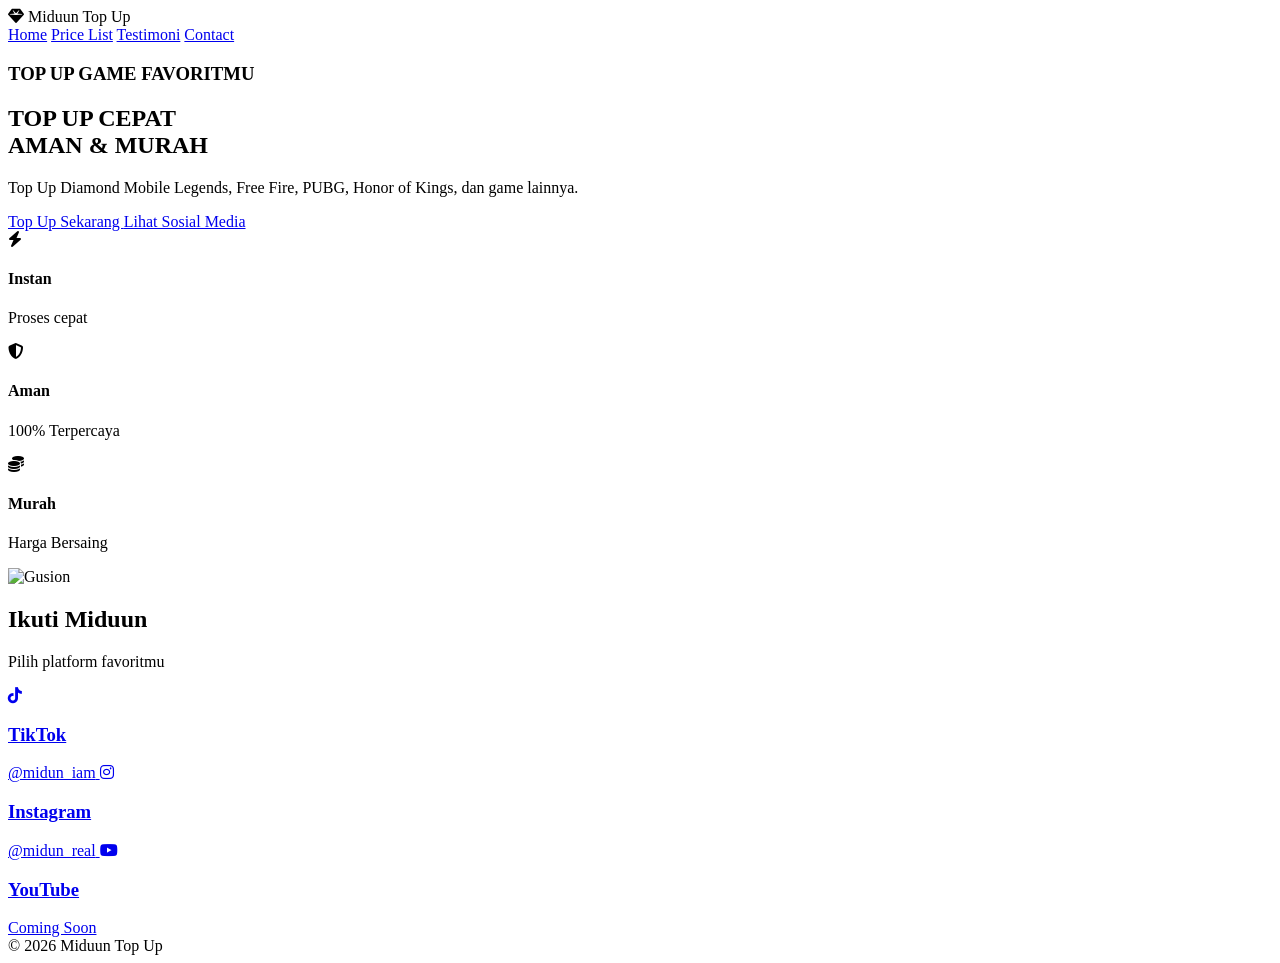
==== index.html @ 69109688 "index.html" ====
<!DOCTYPE html>
<html lang="id">
<head>

<meta charset="UTF-8">
<meta name="viewport" content="width=device-width, initial-scale=1.0">

<title>Miduun Top Up</title>

<link rel="preconnect" href="https://fonts.googleapis.com">
<link rel="preconnect" href="https://fonts.gstatic.com" crossorigin>

<link href="https://fonts.googleapis.com/css2?family=Poppins:wght@300;400;500;600;700;800&display=swap" rel="stylesheet">

<link rel="stylesheet"
href="https://cdnjs.cloudflare.com/ajax/libs/font-awesome/6.7.1/css/all.min.css">

<link rel="stylesheet" href="style.css">

</head>

<body>

<div class="blur blur1"></div>
<div class="blur blur2"></div>

<header>

<div class="logo">

<i class="fa-solid fa-gem"></i>

<span>Miduun Top Up</span>

</div>

<nav>

<a href="#">Home</a>

<a href="#">Price List</a>

<a href="#">Testimoni</a>

<a href="#">Contact</a>

</nav>

</header>


<section class="hero">

<div class="left">

<h3>TOP UP GAME FAVORITMU</h3>

<h1>

TOP UP CEPAT
<br>
AMAN & MURAH

</h1>

<p>

Top Up Diamond Mobile Legends,
Free Fire, PUBG,
Honor of Kings,
dan game lainnya.

</p>

<div class="buttons">

<a href="#social" class="btn1">

Top Up Sekarang

</a>

<a href="#social" class="btn2">

Lihat Sosial Media

</a>

</div>

<div class="fitur">

<div>

<i class="fa-solid fa-bolt"></i>

<h4>Instan</h4>

<p>Proses cepat</p>

</div>

<div>

<i class="fa-solid fa-shield-halved"></i>

<h4>Aman</h4>

<p>100% Terpercaya</p>

</div>

<div>

<i class="fa-solid fa-coins"></i>

<h4>Murah</h4>

<p>Harga Bersaing</p>

</div>

</div>

</div>


<div class="right">

<img src="gusion.png" alt="Gusion">

</div>

</section>



<section id="social">

<h2>

Ikuti Miduun

</h2>

<p>

Pilih platform favoritmu

</p>

<div class="cards">


<a
class="card tiktok"
href="https://www.tiktok.com/@midun_iam"
target="_blank">

<i class="fab fa-tiktok"></i>

<h3>TikTok</h3>

<span>@midun_iam</span>

</a>



<a
class="card instagram"
href="https://www.instagram.com/midun_real"
target="_blank">

<i class="fab fa-instagram"></i>

<h3>Instagram</h3>

<span>@midun_real</span>

</a>



<a
class="card youtube"
href="#"
target="_blank">

<i class="fab fa-youtube"></i>

<h3>YouTube</h3>

<span>Coming Soon</span>

</a>


</div>

</section>



<footer>

© 2026 Miduun Top Up

</footer>

<script src="script.js"></script>

</body>
</html>
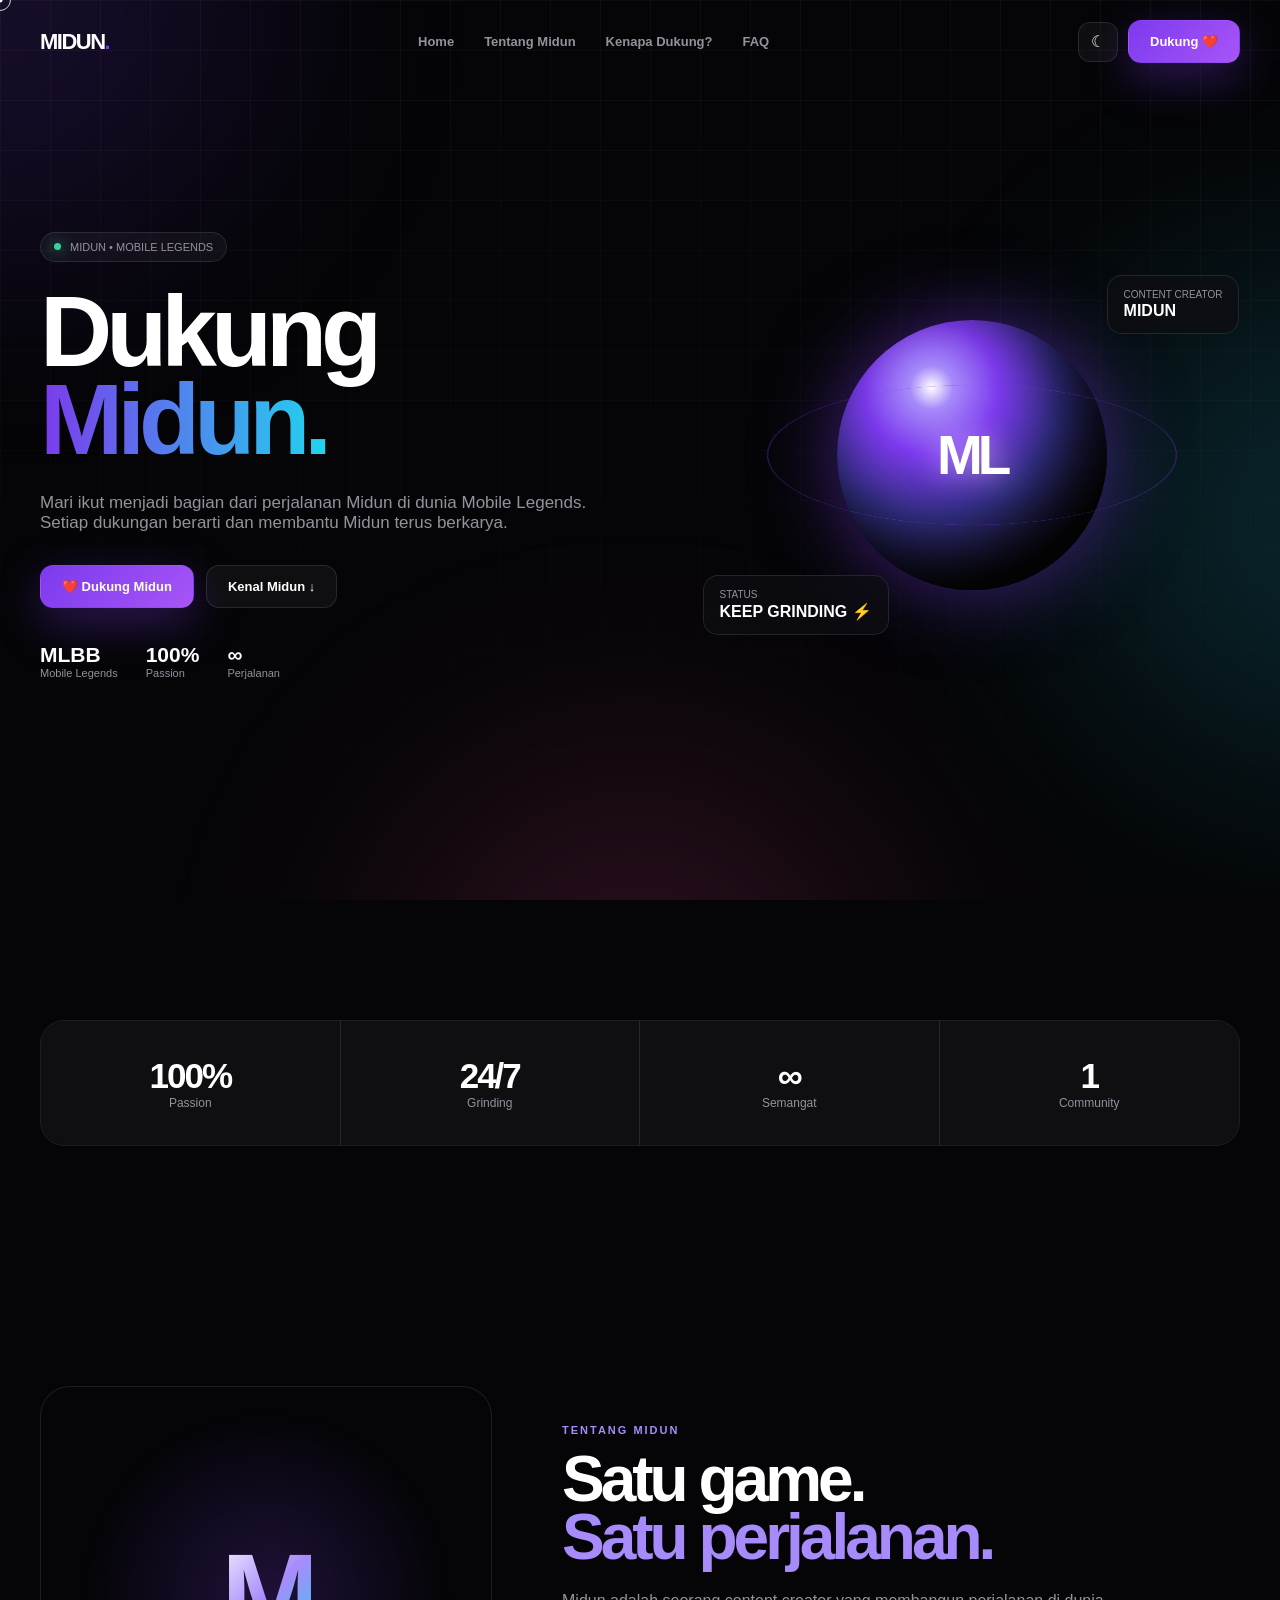
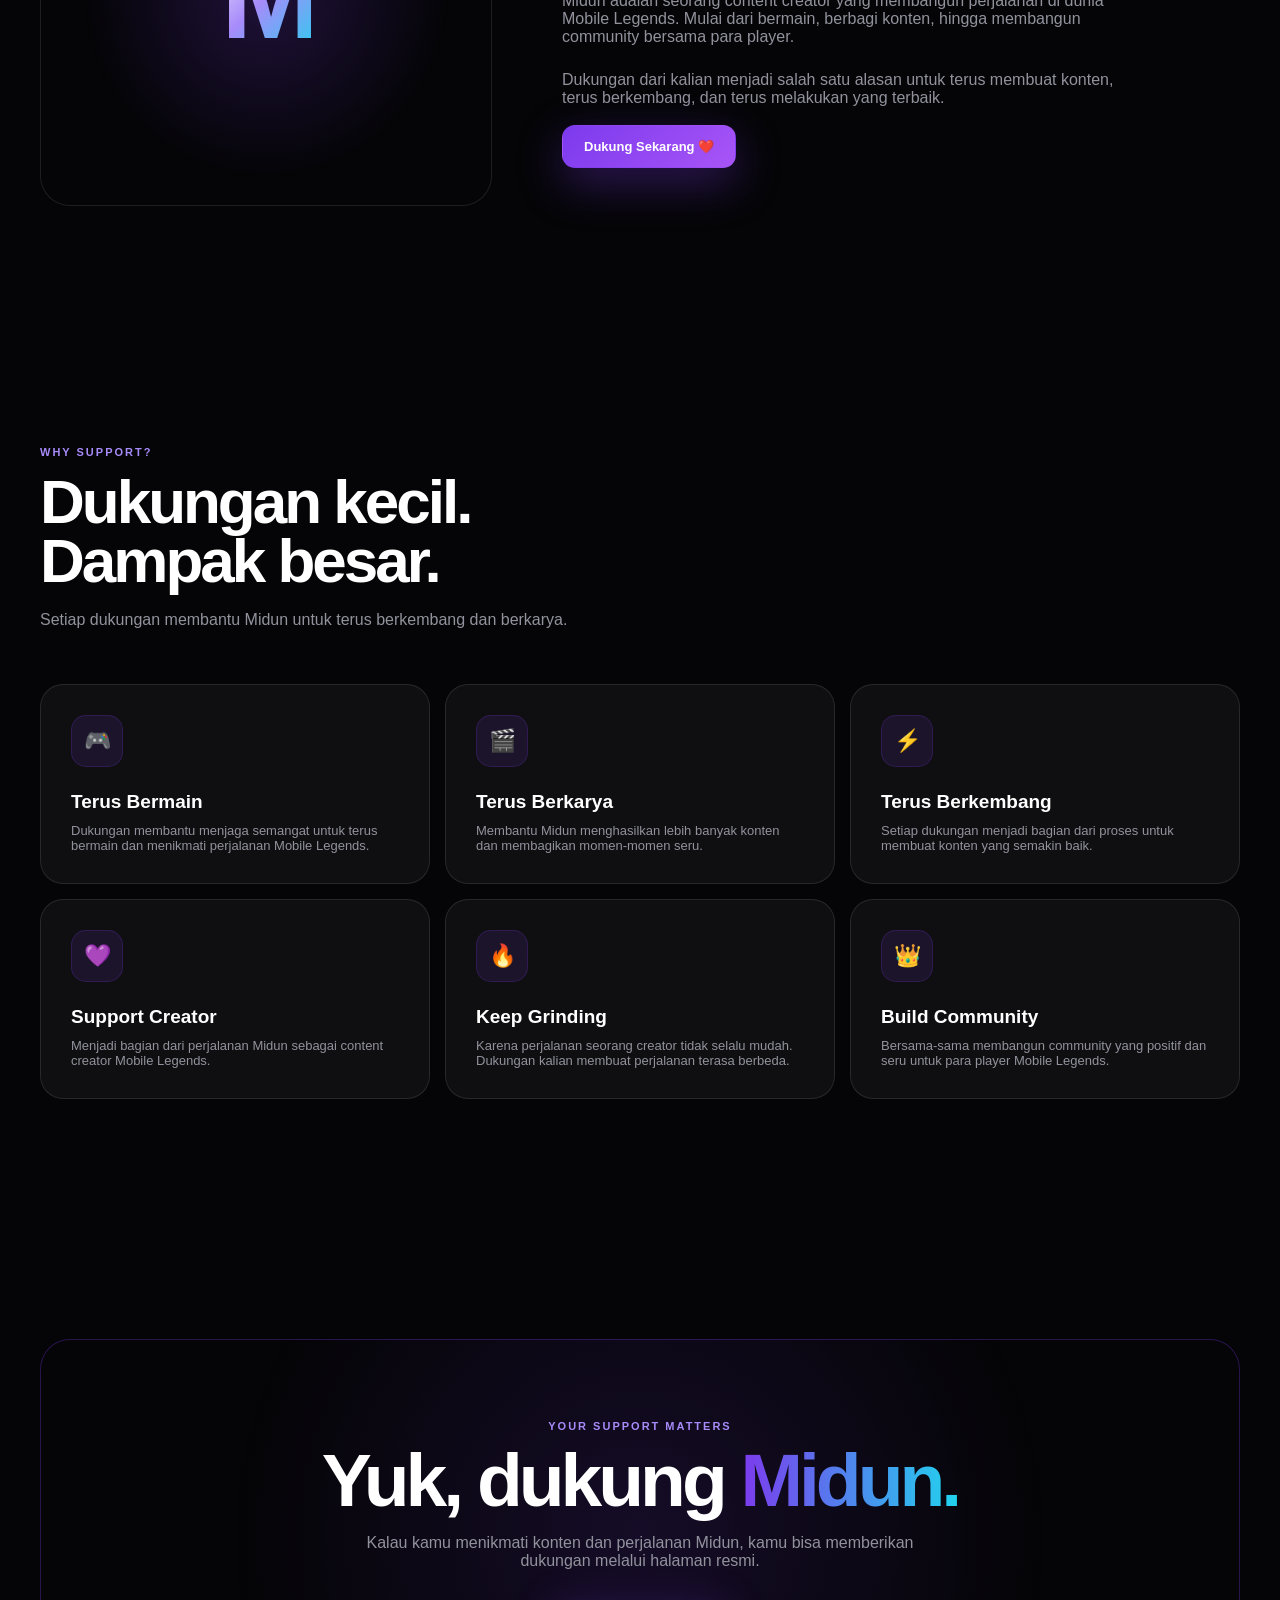
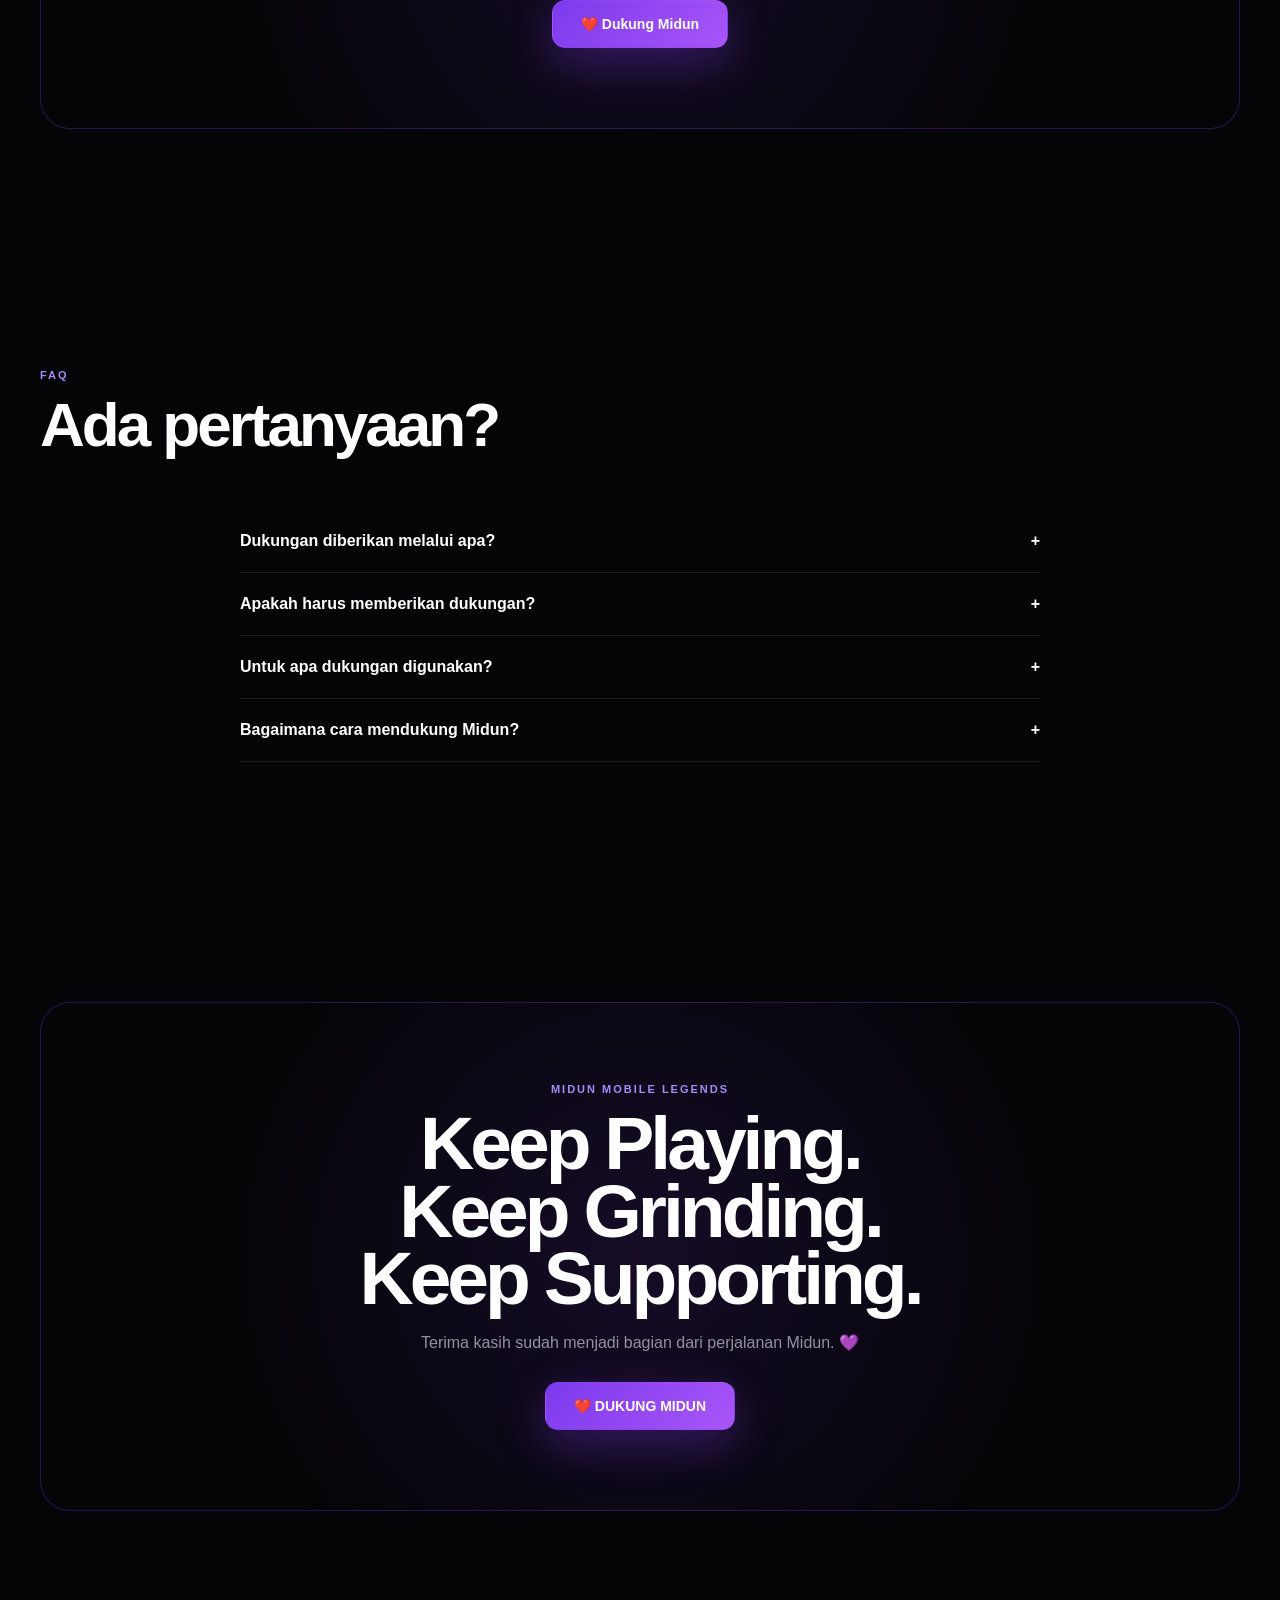
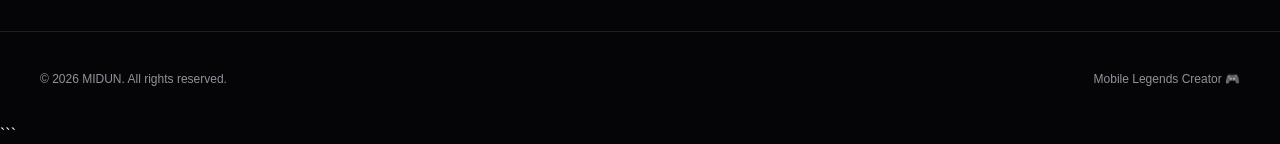
==== commit 8ca42a68: "Add files via upload" ====
--- a/index.html
+++ b/index.html
@@ -1,214 +1,2941 @@
-<!DOCTYPE html>
-<html lang="id">
-<head>
-
-<meta charset="UTF-8">
-<meta name="viewport" content="width=device-width, initial-scale=1.0">
-
-<title>Miduun Top Up</title>
-
-<link rel="preconnect" href="https://fonts.googleapis.com">
-<link rel="preconnect" href="https://fonts.gstatic.com" crossorigin>
-
-<link href="https://fonts.googleapis.com/css2?family=Poppins:wght@300;400;500;600;700;800&display=swap" rel="stylesheet">
-
-<link rel="stylesheet"
-href="https://cdnjs.cloudflare.com/ajax/libs/font-awesome/6.7.1/css/all.min.css">
-
-<link rel="stylesheet" href="style.css">
-
-</head>
-
-<body>
-
-<div class="blur blur1"></div>
-<div class="blur blur2"></div>
-
-<header>
-
-<div class="logo">
-
-<i class="fa-solid fa-gem"></i>
-
-<span>Miduun Top Up</span>
-
-</div>
-
-<nav>
-
-<a href="#">Home</a>
-
-<a href="#">Price List</a>
-
-<a href="#">Testimoni</a>
-
-<a href="#">Contact</a>
-
-</nav>
-
-</header>
-
-
-<section class="hero">
-
-<div class="left">
-
-<h3>TOP UP GAME FAVORITMU</h3>
-
-<h1>
-
-TOP UP CEPAT
-<br>
-AMAN & MURAH
-
-</h1>
-
-<p>
-
-Top Up Diamond Mobile Legends,
-Free Fire, PUBG,
-Honor of Kings,
-dan game lainnya.
-
-</p>
-
-<div class="buttons">
-
-<a href="#social" class="btn1">
-
-Top Up Sekarang
-
-</a>
-
-<a href="#social" class="btn2">
-
-Lihat Sosial Media
-
-</a>
-
-</div>
-
-<div class="fitur">
-
-<div>
-
-<i class="fa-solid fa-bolt"></i>
-
-<h4>Instan</h4>
-
-<p>Proses cepat</p>
-
-</div>
-
-<div>
-
-<i class="fa-solid fa-shield-halved"></i>
-
-<h4>Aman</h4>
-
-<p>100% Terpercaya</p>
-
-</div>
-
-<div>
-
-<i class="fa-solid fa-coins"></i>
-
-<h4>Murah</h4>
-
-<p>Harga Bersaing</p>
-
-</div>
-
-</div>
-
-</div>
-
-
-<div class="right">
-
-<img src="gusion.png" alt="Gusion">
-
-</div>
-
-</section>
-
-
-
-<section id="social">
-
-<h2>
-
-Ikuti Miduun
-
-</h2>
-
-<p>
-
-Pilih platform favoritmu
-
-</p>
-
-<div class="cards">
-
-
-<a
-class="card tiktok"
-href="https://www.tiktok.com/@midun_iam"
-target="_blank">
-
-<i class="fab fa-tiktok"></i>
-
-<h3>TikTok</h3>
-
-<span>@midun_iam</span>
-
-</a>
-
-
-
-<a
-class="card instagram"
-href="https://www.instagram.com/midun_real"
-target="_blank">
-
-<i class="fab fa-instagram"></i>
-
-<h3>Instagram</h3>
-
-<span>@midun_real</span>
-
-</a>
-
-
-
-<a
-class="card youtube"
-href="#"
-target="_blank">
-
-<i class="fab fa-youtube"></i>
-
-<h3>YouTube</h3>
-
-<span>Coming Soon</span>
-
-</a>
-
-
-</div>
-
-</section>
-
-
-
-<footer>
-
-© 2026 Miduun Top Up
-
-</footer>
-
-<script src="script.js"></script>
-
-</body>
-</html>
+
+<!DOCTYPE html>
+<html lang="id">
+
+<head>
+
+<meta charset="UTF-8">
+
+<meta name="viewport"
+content="width=device-width, initial-scale=1.0">
+
+<title>Dukung Midun — Mobile Legends</title>
+
+<meta name="description"
+content="Dukung Midun dalam perjalanan Mobile Legends.">
+
+<style>
+
+/* =====================================================
+   RESET
+===================================================== */
+
+*{
+    margin:0;
+    padding:0;
+    box-sizing:border-box;
+}
+
+html{
+    scroll-behavior:smooth;
+}
+
+body{
+
+    font-family:
+    Inter,
+    Arial,
+    Helvetica,
+    sans-serif;
+
+    background:#050507;
+
+    color:#fff;
+
+    overflow-x:hidden;
+
+    transition:.4s;
+
+}
+
+body.light{
+
+    background:#f5f5f7;
+
+    color:#111;
+
+}
+
+a{
+
+    color:inherit;
+
+    text-decoration:none;
+
+}
+
+button{
+
+    font:inherit;
+
+    cursor:pointer;
+
+}
+
+::selection{
+
+    background:#7c3aed;
+
+    color:white;
+
+}
+
+
+/* =====================================================
+   VARIABLES
+===================================================== */
+
+:root{
+
+    --purple:#7c3aed;
+
+    --violet:#a78bfa;
+
+    --blue:#22d3ee;
+
+    --pink:#ec4899;
+
+    --gold:#facc15;
+
+    --text:#fff;
+
+    --muted:#92929d;
+
+    --border:
+    rgba(255,255,255,.1);
+
+    --glass:
+    rgba(255,255,255,.045);
+
+}
+
+body.light{
+
+    --text:#111;
+
+    --muted:#666;
+
+    --border:
+    rgba(0,0,0,.1);
+
+    --glass:
+    rgba(0,0,0,.035);
+
+}
+
+
+/* =====================================================
+   LOADING
+===================================================== */
+
+.loader{
+
+    position:fixed;
+
+    inset:0;
+
+    background:#050507;
+
+    z-index:99999;
+
+    display:flex;
+
+    flex-direction:column;
+
+    align-items:center;
+
+    justify-content:center;
+
+    transition:
+    opacity .7s,
+    visibility .7s;
+
+}
+
+.loader.hide{
+
+    opacity:0;
+
+    visibility:hidden;
+
+}
+
+.loader-logo{
+
+    font-size:42px;
+
+    font-weight:900;
+
+    letter-spacing:-3px;
+
+    background:
+    linear-gradient(
+        90deg,
+        #7c3aed,
+        #22d3ee,
+        #ec4899
+    );
+
+    -webkit-background-clip:text;
+
+    -webkit-text-fill-color:transparent;
+
+}
+
+.loader-text{
+
+    margin-top:15px;
+
+    color:#777;
+
+    font-size:11px;
+
+    letter-spacing:2px;
+
+}
+
+.loader-bar{
+
+    width:170px;
+
+    height:3px;
+
+    margin-top:20px;
+
+    background:#222;
+
+    overflow:hidden;
+
+    border-radius:50px;
+
+}
+
+.loader-bar::after{
+
+    content:"";
+
+    display:block;
+
+    width:50%;
+
+    height:100%;
+
+    background:
+    linear-gradient(
+        90deg,
+        #7c3aed,
+        #22d3ee
+    );
+
+    animation:
+    loading 1s infinite;
+
+}
+
+@keyframes loading{
+
+    from{
+        transform:translateX(-120%);
+    }
+
+    to{
+        transform:translateX(300%);
+    }
+
+}
+
+
+/* =====================================================
+   BACKGROUND
+===================================================== */
+
+.bg{
+
+    position:fixed;
+
+    inset:0;
+
+    z-index:-10;
+
+    overflow:hidden;
+
+}
+
+.grid{
+
+    position:absolute;
+
+    inset:0;
+
+    background-image:
+
+    linear-gradient(
+        rgba(255,255,255,.035) 1px,
+        transparent 1px
+    ),
+
+    linear-gradient(
+        90deg,
+        rgba(255,255,255,.035) 1px,
+        transparent 1px
+    );
+
+    background-size:50px 50px;
+
+    mask-image:
+    linear-gradient(
+        to bottom,
+        black,
+        transparent 90%
+    );
+
+}
+
+.orb{
+
+    position:absolute;
+
+    width:500px;
+
+    height:500px;
+
+    border-radius:50%;
+
+    filter:blur(130px);
+
+    opacity:.16;
+
+    animation:
+    orbMove 12s infinite
+    alternate ease-in-out;
+
+}
+
+.orb1{
+
+    background:#7c3aed;
+
+    left:-250px;
+
+    top:-250px;
+
+}
+
+.orb2{
+
+    background:#22d3ee;
+
+    right:-300px;
+
+    top:30%;
+
+    animation-delay:-4s;
+
+}
+
+.orb3{
+
+    background:#ec4899;
+
+    bottom:-350px;
+
+    left:30%;
+
+    animation-delay:-7s;
+
+}
+
+@keyframes orbMove{
+
+    to{
+
+        transform:
+        translate(100px,80px)
+        scale(1.2);
+
+    }
+
+}
+
+
+/* =====================================================
+   CURSOR
+===================================================== */
+
+.cursor{
+
+    position:fixed;
+
+    width:22px;
+
+    height:22px;
+
+    border:
+    1px solid
+    rgba(255,255,255,.8);
+
+    border-radius:50%;
+
+    pointer-events:none;
+
+    z-index:9999;
+
+    transform:
+    translate(-50%,-50%);
+
+    transition:
+    width .2s,
+    height .2s,
+    background .2s;
+
+}
+
+.cursor-dot{
+
+    position:fixed;
+
+    width:5px;
+
+    height:5px;
+
+    background:white;
+
+    border-radius:50%;
+
+    pointer-events:none;
+
+    z-index:10000;
+
+    transform:
+    translate(-50%,-50%);
+
+}
+
+
+/* =====================================================
+   CONTAINER
+===================================================== */
+
+.container{
+
+    width:
+    min(
+        calc(100% - 40px),
+        1200px
+    );
+
+    margin:auto;
+
+}
+
+
+/* =====================================================
+   NAVBAR
+===================================================== */
+
+header{
+
+    position:fixed;
+
+    top:0;
+
+    left:0;
+
+    right:0;
+
+    z-index:1000;
+
+    padding:20px 0;
+
+    transition:.4s;
+
+}
+
+header.scrolled{
+
+    background:
+    rgba(5,5,7,.7);
+
+    backdrop-filter:
+    blur(20px);
+
+    border-bottom:
+    1px solid var(--border);
+
+}
+
+body.light header.scrolled{
+
+    background:
+    rgba(245,245,247,.8);
+
+}
+
+.nav{
+
+    display:flex;
+
+    align-items:center;
+
+    justify-content:space-between;
+
+}
+
+.logo{
+
+    font-size:22px;
+
+    font-weight:900;
+
+    letter-spacing:-1.5px;
+
+}
+
+.logo span{
+
+    color:var(--purple);
+
+}
+
+.nav-links{
+
+    display:flex;
+
+    gap:30px;
+
+    color:var(--muted);
+
+    font-size:13px;
+
+    font-weight:600;
+
+}
+
+.nav-links a{
+
+    transition:.25s;
+
+}
+
+.nav-links a:hover{
+
+    color:var(--text);
+
+}
+
+.nav-right{
+
+    display:flex;
+
+    align-items:center;
+
+    gap:10px;
+
+}
+
+.icon{
+
+    width:40px;
+
+    height:40px;
+
+    border-radius:12px;
+
+    border:
+    1px solid var(--border);
+
+    background:var(--glass);
+
+    color:var(--text);
+
+}
+
+.menu{
+
+    display:none;
+
+}
+
+
+/* =====================================================
+   BUTTON
+===================================================== */
+
+.btn{
+
+    display:inline-flex;
+
+    align-items:center;
+
+    justify-content:center;
+
+    gap:8px;
+
+    padding:
+    13px 21px;
+
+    border-radius:13px;
+
+    border:
+    1px solid transparent;
+
+    font-size:13px;
+
+    font-weight:800;
+
+    transition:.25s;
+
+}
+
+.btn:hover{
+
+    transform:
+    translateY(-3px);
+
+}
+
+.btn-support{
+
+    background:
+    linear-gradient(
+        135deg,
+        #7c3aed,
+        #a855f7
+    );
+
+    box-shadow:
+    0 15px 45px
+    rgba(124,58,237,.35);
+
+}
+
+.btn-support:hover{
+
+    box-shadow:
+    0 20px 55px
+    rgba(124,58,237,.55);
+
+}
+
+.btn-outline{
+
+    border-color:
+    var(--border);
+
+    background:
+    var(--glass);
+
+}
+
+
+/* =====================================================
+   HERO
+===================================================== */
+
+.hero{
+
+    min-height:100vh;
+
+    display:flex;
+
+    align-items:center;
+
+    padding-top:130px;
+
+}
+
+.hero-grid{
+
+    display:grid;
+
+    grid-template-columns:
+    1.05fr .95fr;
+
+    gap:70px;
+
+    align-items:center;
+
+}
+
+.badge{
+
+    display:inline-flex;
+
+    align-items:center;
+
+    gap:9px;
+
+    padding:
+    8px 13px;
+
+    border:
+    1px solid var(--border);
+
+    background:
+    var(--glass);
+
+    border-radius:50px;
+
+    color:var(--muted);
+
+    font-size:11px;
+
+    margin-bottom:25px;
+
+}
+
+.status{
+
+    width:7px;
+
+    height:7px;
+
+    background:#34d399;
+
+    border-radius:50%;
+
+    box-shadow:
+    0 0 15px #34d399;
+
+}
+
+.hero h1{
+
+    font-size:
+    clamp(
+        55px,
+        8vw,
+        100px
+    );
+
+    line-height:.88;
+
+    letter-spacing:-6px;
+
+}
+
+.gradient{
+
+    background:
+    linear-gradient(
+        90deg,
+        #7c3aed,
+        #22d3ee,
+        #ec4899
+    );
+
+    background-size:200%;
+
+    -webkit-background-clip:text;
+
+    -webkit-text-fill-color:transparent;
+
+    animation:
+    gradientMove 5s infinite;
+
+}
+
+@keyframes gradientMove{
+
+    0%,100%{
+        background-position:0%;
+    }
+
+    50%{
+        background-position:100%;
+    }
+
+}
+
+.hero p{
+
+    max-width:600px;
+
+    color:var(--muted);
+
+    font-size:17px;
+
+    margin-top:30px;
+
+}
+
+.hero-buttons{
+
+    display:flex;
+
+    gap:12px;
+
+    margin-top:32px;
+
+}
+
+.hero-meta{
+
+    display:flex;
+
+    gap:28px;
+
+    margin-top:35px;
+
+    color:var(--muted);
+
+    font-size:11px;
+
+}
+
+.hero-meta strong{
+
+    display:block;
+
+    color:var(--text);
+
+    font-size:21px;
+
+}
+
+
+/* =====================================================
+   HERO VISUAL
+===================================================== */
+
+.hero-art{
+
+    height:520px;
+
+    position:relative;
+
+    display:grid;
+
+    place-items:center;
+
+}
+
+.ml-core{
+
+    width:270px;
+
+    height:270px;
+
+    border-radius:50%;
+
+    position:relative;
+
+    background:
+
+    radial-gradient(
+        circle at 35% 25%,
+        #fff,
+        #a78bfa 8%,
+        #7c3aed 25%,
+        #312e81 48%,
+        #09090b 75%
+    );
+
+    box-shadow:
+
+    0 0 80px
+    rgba(124,58,237,.5),
+
+    inset
+    -30px -30px 60px
+    rgba(0,0,0,.7);
+
+    animation:
+    coreFloat 5s infinite
+    ease-in-out;
+
+}
+
+.ml-core::before{
+
+    content:"ML";
+
+    position:absolute;
+
+    inset:0;
+
+    display:grid;
+
+    place-items:center;
+
+    font-size:55px;
+
+    font-weight:900;
+
+    letter-spacing:-5px;
+
+    color:white;
+
+    text-shadow:
+    0 0 30px
+    rgba(255,255,255,.5);
+
+}
+
+.ml-core::after{
+
+    content:"";
+
+    position:absolute;
+
+    inset:-70px;
+
+    border:
+    1px solid
+    rgba(124,58,237,.45);
+
+    border-radius:50%;
+
+    transform:
+    rotateX(70deg)
+    rotateZ(15deg);
+
+}
+
+@keyframes coreFloat{
+
+    0%,100%{
+
+        transform:
+        translateY(0)
+        rotate(0deg);
+
+    }
+
+    50%{
+
+        transform:
+        translateY(-20px)
+        rotate(7deg);
+
+    }
+
+}
+
+.float{
+
+    position:absolute;
+
+    padding:
+    13px 16px;
+
+    border:
+    1px solid var(--border);
+
+    background:
+    rgba(15,15,20,.72);
+
+    backdrop-filter:
+    blur(20px);
+
+    border-radius:15px;
+
+    color:var(--muted);
+
+    font-size:10px;
+
+    animation:
+    floatCard 4s infinite
+    ease-in-out;
+
+}
+
+body.light .float{
+
+    background:
+    rgba(255,255,255,.75);
+
+}
+
+.float strong{
+
+    display:block;
+
+    color:var(--text);
+
+    font-size:16px;
+
+    margin-top:2px;
+
+}
+
+.f1{
+
+    top:80px;
+
+    right:0;
+
+}
+
+.f2{
+
+    bottom:80px;
+
+    left:0;
+
+    animation-delay:-2s;
+
+}
+
+@keyframes floatCard{
+
+    50%{
+
+        transform:
+        translateY(-12px);
+
+    }
+
+}
+
+
+/* =====================================================
+   SECTION
+===================================================== */
+
+section{
+
+    padding:120px 0;
+
+}
+
+.section-head{
+
+    max-width:700px;
+
+    margin-bottom:55px;
+
+}
+
+.kicker{
+
+    color:#a78bfa;
+
+    font-size:11px;
+
+    font-weight:800;
+
+    letter-spacing:2px;
+
+    text-transform:uppercase;
+
+    margin-bottom:15px;
+
+}
+
+.section-head h2{
+
+    font-size:
+    clamp(
+        38px,
+        5vw,
+        62px
+    );
+
+    line-height:.95;
+
+    letter-spacing:-3px;
+
+}
+
+.section-head p{
+
+    color:var(--muted);
+
+    margin-top:20px;
+
+}
+
+
+/* =====================================================
+   STATS
+===================================================== */
+
+.stats{
+
+    display:grid;
+
+    grid-template-columns:
+    repeat(4,1fr);
+
+    border:
+    1px solid var(--border);
+
+    border-radius:24px;
+
+    overflow:hidden;
+
+}
+
+.stat{
+
+    padding:35px;
+
+    text-align:center;
+
+    background:
+    var(--glass);
+
+    border-right:
+    1px solid var(--border);
+
+}
+
+.stat:last-child{
+
+    border-right:0;
+
+}
+
+.stat strong{
+
+    font-size:35px;
+
+    letter-spacing:-2px;
+
+}
+
+.stat p{
+
+    color:var(--muted);
+
+    font-size:12px;
+
+}
+
+
+/* =====================================================
+   WHY SUPPORT
+===================================================== */
+
+.features{
+
+    display:grid;
+
+    grid-template-columns:
+    repeat(3,1fr);
+
+    gap:15px;
+
+}
+
+.card{
+
+    padding:30px;
+
+    border:
+    1px solid var(--border);
+
+    background:
+    var(--glass);
+
+    border-radius:23px;
+
+    position:relative;
+
+    overflow:hidden;
+
+    transition:.4s;
+
+}
+
+.card:hover{
+
+    transform:
+    translateY(-8px);
+
+    border-color:
+    rgba(124,58,237,.45);
+
+}
+
+.card-icon{
+
+    width:52px;
+
+    height:52px;
+
+    display:grid;
+
+    place-items:center;
+
+    border-radius:15px;
+
+    background:
+    rgba(124,58,237,.12);
+
+    border:
+    1px solid
+    rgba(124,58,237,.2);
+
+    font-size:22px;
+
+    margin-bottom:24px;
+
+}
+
+.card h3{
+
+    font-size:19px;
+
+    margin-bottom:10px;
+
+}
+
+.card p{
+
+    color:var(--muted);
+
+    font-size:13px;
+
+}
+
+
+/* =====================================================
+   MIDUN SECTION
+===================================================== */
+
+.midun{
+
+    display:grid;
+
+    grid-template-columns:
+    .8fr 1.2fr;
+
+    gap:70px;
+
+    align-items:center;
+
+}
+
+.midun-box{
+
+    min-height:420px;
+
+    border:
+    1px solid var(--border);
+
+    border-radius:30px;
+
+    background:
+
+    radial-gradient(
+        circle at center,
+        rgba(124,58,237,.22),
+        transparent 60%
+    );
+
+    display:grid;
+
+    place-items:center;
+
+    position:relative;
+
+    overflow:hidden;
+
+}
+
+.midun-logo{
+
+    font-size:120px;
+
+    font-weight:900;
+
+    letter-spacing:-10px;
+
+    background:
+    linear-gradient(
+        135deg,
+        #fff,
+        #a78bfa,
+        #22d3ee
+    );
+
+    -webkit-background-clip:text;
+
+    -webkit-text-fill-color:transparent;
+
+}
+
+.midun-content h2{
+
+    font-size:
+    clamp(
+        40px,
+        5vw,
+        70px
+    );
+
+    line-height:.9;
+
+    letter-spacing:-4px;
+
+}
+
+.midun-content p{
+
+    color:var(--muted);
+
+    margin-top:25px;
+
+    max-width:580px;
+
+}
+
+.highlight{
+
+    color:#a78bfa;
+
+}
+
+
+/* =====================================================
+   CTA
+===================================================== */
+
+.cta{
+
+    text-align:center;
+
+    padding:
+    80px 30px;
+
+    border:
+    1px solid
+    rgba(124,58,237,.3);
+
+    border-radius:30px;
+
+    background:
+
+    radial-gradient(
+        circle at center,
+        rgba(124,58,237,.14),
+        transparent 65%
+    );
+
+}
+
+.cta h2{
+
+    font-size:
+    clamp(
+        42px,
+        6vw,
+        75px
+    );
+
+    line-height:.9;
+
+    letter-spacing:-4px;
+
+}
+
+.cta p{
+
+    color:var(--muted);
+
+    max-width:550px;
+
+    margin:
+    20px auto 30px;
+
+}
+
+.cta .btn{
+
+    padding:
+    15px 28px;
+
+    font-size:14px;
+
+}
+
+
+/* =====================================================
+   FAQ
+===================================================== */
+
+.faq{
+
+    max-width:800px;
+
+    margin:auto;
+
+}
+
+.faq-item{
+
+    border-bottom:
+    1px solid var(--border);
+
+}
+
+.faq-question{
+
+    width:100%;
+
+    background:none;
+
+    border:0;
+
+    color:var(--text);
+
+    padding:22px 0;
+
+    display:flex;
+
+    justify-content:space-between;
+
+    text-align:left;
+
+    font-weight:700;
+
+}
+
+.faq-question span{
+
+    transition:.3s;
+
+}
+
+.answer{
+
+    max-height:0;
+
+    overflow:hidden;
+
+    color:var(--muted);
+
+    font-size:13px;
+
+    transition:
+    max-height .4s,
+    padding .4s;
+
+}
+
+.faq-item.active
+.answer{
+
+    max-height:150px;
+
+    padding-bottom:20px;
+
+}
+
+.faq-item.active
+.faq-question span{
+
+    transform:
+    rotate(45deg);
+
+}
+
+
+/* =====================================================
+   FOOTER
+===================================================== */
+
+footer{
+
+    padding:40px 0;
+
+    border-top:
+    1px solid var(--border);
+
+}
+
+.footer{
+
+    display:flex;
+
+    align-items:center;
+
+    justify-content:space-between;
+
+    color:var(--muted);
+
+    font-size:12px;
+
+}
+
+
+/* =====================================================
+   REVEAL
+===================================================== */
+
+.reveal{
+
+    opacity:0;
+
+    transform:
+    translateY(35px);
+
+    transition:
+    opacity .8s,
+    transform .8s;
+
+}
+
+.reveal.show{
+
+    opacity:1;
+
+    transform:
+    translateY(0);
+
+}
+
+
+/* =====================================================
+   RESPONSIVE
+===================================================== */
+
+@media(max-width:900px){
+
+    .nav-links{
+
+        position:fixed;
+
+        top:75px;
+
+        left:20px;
+
+        right:20px;
+
+        padding:25px;
+
+        background:
+        rgba(10,10,14,.95);
+
+        backdrop-filter:
+        blur(25px);
+
+        border:
+        1px solid var(--border);
+
+        border-radius:20px;
+
+        flex-direction:column;
+
+        transform:
+        translateY(-20px);
+
+        opacity:0;
+
+        pointer-events:none;
+
+    }
+
+    body.light .nav-links{
+
+        background:
+        rgba(255,255,255,.95);
+
+    }
+
+    .nav-links.open{
+
+        opacity:1;
+
+        transform:
+        translateY(0);
+
+        pointer-events:auto;
+
+    }
+
+    .menu{
+
+        display:block;
+
+    }
+
+    .nav-right > .btn{
+
+        display:none;
+
+    }
+
+    .hero-grid,
+    .midun{
+
+        grid-template-columns:1fr;
+
+    }
+
+    .hero-art{
+
+        height:430px;
+
+    }
+
+    .features{
+
+        grid-template-columns:
+        repeat(2,1fr);
+
+    }
+
+}
+
+@media(max-width:600px){
+
+    .container{
+
+        width:
+        calc(100% - 28px);
+
+    }
+
+    section{
+
+        padding:85px 0;
+
+    }
+
+    .hero h1{
+
+        font-size:56px;
+
+        letter-spacing:-4px;
+
+    }
+
+    .hero-buttons{
+
+        flex-direction:column;
+
+    }
+
+    .hero-buttons .btn{
+
+        width:100%;
+
+    }
+
+    .stats{
+
+        grid-template-columns:
+        repeat(2,1fr);
+
+    }
+
+    .stat{
+
+        padding:25px 10px;
+
+        border-bottom:
+        1px solid var(--border);
+
+    }
+
+    .features{
+
+        grid-template-columns:1fr;
+
+    }
+
+    .midun-box{
+
+        min-height:320px;
+
+    }
+
+    .midun-logo{
+
+        font-size:90px;
+
+    }
+
+    .footer{
+
+        flex-direction:column;
+
+        gap:15px;
+
+        align-items:flex-start;
+
+    }
+
+    .cursor,
+    .cursor-dot{
+
+        display:none;
+
+    }
+
+}
+@media(max-width:600px){
+    .f1{
+        right:10px;
+    }
+
+    .f2{
+        left:10px;
+    }
+}
+@media(max-width:600px){
+    .ml-core{
+        width:220px;
+        height:220px;
+    }
+
+    .ml-core::before{
+        font-size:45px;
+    }
+
+    .ml-core::after{
+        inset:-45px;
+    }
+}
+</style>
+
+</head>
+
+
+<body>
+
+
+<!-- =====================================================
+     LOADING
+===================================================== -->
+
+<div class="loader" id="loader">
+
+    <div class="loader-logo">
+        MIDUN
+    </div>
+
+    <div class="loader-text">
+        MOBILE LEGENDS CREATOR
+    </div>
+
+    <div class="loader-bar"></div>
+
+</div>
+
+
+<!-- =====================================================
+     CURSOR
+===================================================== -->
+
+<div class="cursor"
+id="cursor"></div>
+
+<div class="cursor-dot"
+id="cursorDot"></div>
+
+
+<!-- =====================================================
+     BACKGROUND
+===================================================== -->
+
+<div class="bg">
+
+    <div class="grid"></div>
+
+    <div class="orb orb1"></div>
+
+    <div class="orb orb2"></div>
+
+    <div class="orb orb3"></div>
+
+</div>
+
+
+<!-- =====================================================
+     NAVBAR
+===================================================== -->
+
+<header id="header">
+
+<div class="container nav">
+
+
+<a href="#home"
+class="logo">
+
+MIDUN<span>.</span>
+
+</a>
+
+
+<nav
+class="nav-links"
+id="nav">
+
+<a href="#home">
+Home
+</a>
+
+<a href="#about">
+Tentang Midun
+</a>
+
+<a href="#support">
+Kenapa Dukung?
+</a>
+
+<a href="#faq">
+FAQ
+</a>
+
+</nav>
+
+
+<div class="nav-right">
+
+<button
+class="icon"
+id="theme">
+
+☾
+
+</button>
+
+
+<button
+class="icon menu"
+id="menu">
+
+☰
+
+</button>
+
+
+<a
+href="https://sociabuzz.com/miduun/tribe?_ref=linkbio"
+class="btn btn-support">
+
+Dukung ❤️
+
+</a>
+
+</div>
+
+</div>
+
+</header>
+
+
+
+<!-- =====================================================
+     HERO
+===================================================== -->
+
+<main>
+
+
+<section
+class="hero"
+id="home">
+
+<div class="container hero-grid">
+
+
+<div class="reveal">
+
+
+<div class="badge">
+
+<span class="status"></span>
+
+MIDUN • MOBILE LEGENDS
+
+</div>
+
+
+<h1>
+
+Dukung
+
+<span class="gradient">
+
+Midun.
+
+</span>
+
+</h1>
+
+
+<p>
+
+Mari ikut menjadi bagian dari perjalanan
+Midun di dunia Mobile Legends.
+Setiap dukungan berarti dan membantu
+Midun terus berkarya.
+
+</p>
+
+
+<div class="hero-buttons">
+
+
+<a
+href="https://sociabuzz.com/miduun/tribe?_ref=linkbio"
+class="btn btn-support">
+
+❤️ Dukung Midun
+
+</a>
+
+
+<a
+href="#about"
+class="btn btn-outline">
+
+Kenal Midun ↓
+
+</a>
+
+
+</div>
+
+
+<div class="hero-meta">
+
+<div>
+
+<strong>
+MLBB
+</strong>
+
+Mobile Legends
+
+</div>
+
+
+<div>
+
+<strong>
+100%
+</strong>
+
+Passion
+
+</div>
+
+
+<div>
+
+<strong>
+∞
+</strong>
+
+Perjalanan
+
+</div>
+
+</div>
+
+</div>
+
+
+
+<!-- HERO ART -->
+
+<div
+class="hero-art reveal">
+
+
+<div
+class="ml-core">
+</div>
+
+
+<div class="float f1">
+
+CONTENT CREATOR
+
+<strong>
+MIDUN
+</strong>
+
+</div>
+
+
+<div class="float f2">
+
+STATUS
+
+<strong>
+KEEP GRINDING ⚡
+</strong>
+
+</div>
+
+</div>
+
+
+</div>
+
+</section>
+
+
+
+<!-- =====================================================
+     STATS
+===================================================== -->
+
+<section>
+
+<div class="container">
+
+<div class="stats reveal">
+
+
+<div class="stat">
+
+<strong>
+100%
+</strong>
+
+<p>
+Passion
+</p>
+
+</div>
+
+
+<div class="stat">
+
+<strong>
+24/7
+</strong>
+
+<p>
+Grinding
+</p>
+
+</div>
+
+
+<div class="stat">
+
+<strong>
+∞
+</strong>
+
+<p>
+Semangat
+</p>
+
+</div>
+
+
+<div class="stat">
+
+<strong>
+1
+</strong>
+
+<p>
+Community
+</p>
+
+</div>
+
+
+</div>
+
+</div>
+
+</section>
+
+
+
+<!-- =====================================================
+     ABOUT MIDUN
+===================================================== -->
+
+<section
+id="about">
+
+<div class="container midun">
+
+
+<div class="midun-box reveal">
+
+<div class="midun-logo">
+
+M
+
+</div>
+
+</div>
+
+
+<div class="midun-content reveal">
+
+
+<div class="kicker">
+Tentang Midun
+</div>
+
+
+<h2>
+
+Satu game.
+
+<br>
+
+<span class="highlight">
+Satu perjalanan.
+</span>
+
+</h2>
+
+
+<p>
+
+Midun adalah seorang content creator
+yang membangun perjalanan di dunia
+Mobile Legends. Mulai dari bermain,
+berbagi konten, hingga membangun
+community bersama para player.
+
+</p>
+
+
+<p>
+
+Dukungan dari kalian menjadi salah satu
+alasan untuk terus membuat konten,
+terus berkembang, dan terus melakukan
+yang terbaik.
+
+</p>
+
+
+<br>
+
+
+<a
+href="https://sociabuzz.com/miduun/tribe?_ref=linkbio"
+class="btn btn-support">
+
+Dukung Sekarang ❤️
+
+</a>
+
+
+</div>
+
+</div>
+
+</section>
+
+
+
+<!-- =====================================================
+     WHY SUPPORT
+===================================================== -->
+
+<section
+id="support">
+
+<div class="container">
+
+
+<div class="section-head reveal">
+
+<div class="kicker">
+WHY SUPPORT?
+</div>
+
+
+<h2>
+
+Dukungan kecil.
+
+<br>
+
+Dampak besar.
+
+</h2>
+
+
+<p>
+
+Setiap dukungan membantu Midun
+untuk terus berkembang dan berkarya.
+
+</p>
+
+</div>
+
+
+<div class="features">
+
+
+<div class="card reveal">
+
+<div class="card-icon">
+🎮
+</div>
+
+<h3>
+Terus Bermain
+</h3>
+
+<p>
+
+Dukungan membantu menjaga semangat
+untuk terus bermain dan menikmati
+perjalanan Mobile Legends.
+
+</p>
+
+</div>
+
+
+
+<div class="card reveal">
+
+<div class="card-icon">
+🎬
+</div>
+
+<h3>
+Terus Berkarya
+</h3>
+
+<p>
+
+Membantu Midun menghasilkan lebih
+banyak konten dan membagikan
+momen-momen seru.
+
+</p>
+
+</div>
+
+
+
+<div class="card reveal">
+
+<div class="card-icon">
+⚡
+</div>
+
+<h3>
+Terus Berkembang
+</h3>
+
+<p>
+
+Setiap dukungan menjadi bagian dari
+proses untuk membuat konten
+yang semakin baik.
+
+</p>
+
+</div>
+
+
+
+<div class="card reveal">
+
+<div class="card-icon">
+💜
+</div>
+
+<h3>
+Support Creator
+</h3>
+
+<p>
+
+Menjadi bagian dari perjalanan
+Midun sebagai content creator
+Mobile Legends.
+
+</p>
+
+</div>
+
+
+
+<div class="card reveal">
+
+<div class="card-icon">
+🔥
+</div>
+
+<h3>
+Keep Grinding
+</h3>
+
+<p>
+
+Karena perjalanan seorang creator
+tidak selalu mudah. Dukungan kalian
+membuat perjalanan terasa berbeda.
+
+</p>
+
+</div>
+
+
+
+<div class="card reveal">
+
+<div class="card-icon">
+👑
+</div>
+
+<h3>
+Build Community
+</h3>
+
+<p>
+
+Bersama-sama membangun community
+yang positif dan seru untuk
+para player Mobile Legends.
+
+</p>
+
+</div>
+
+
+</div>
+
+</div>
+
+</section>
+
+
+
+<!-- =====================================================
+     CTA
+===================================================== -->
+
+<section>
+
+<div class="container">
+
+
+<div class="cta reveal">
+
+
+<div class="kicker">
+YOUR SUPPORT MATTERS
+</div>
+
+
+<h2>
+
+Yuk, dukung
+
+<span class="gradient">
+Midun.
+</span>
+
+</h2>
+
+
+<p>
+
+Kalau kamu menikmati konten dan
+perjalanan Midun, kamu bisa memberikan
+dukungan melalui halaman resmi.
+
+</p>
+
+
+<a
+href="https://sociabuzz.com/miduun/tribe?_ref=linkbio"
+class="btn btn-support">
+
+❤️ Dukung Midun
+
+</a>
+
+
+</div>
+
+</div>
+
+</section>
+
+
+
+<!-- =====================================================
+     FAQ
+===================================================== -->
+
+<section
+id="faq">
+
+<div class="container">
+
+
+<div class="section-head reveal">
+
+<div class="kicker">
+FAQ
+</div>
+
+
+<h2>
+
+Ada pertanyaan?
+
+</h2>
+
+</div>
+
+
+<div class="faq">
+
+
+<div class="faq-item reveal">
+
+
+<button
+class="faq-question">
+
+Dukungan diberikan melalui apa?
+
+<span>
++
+</span>
+
+</button>
+
+
+<div class="answer">
+
+Dukungan diarahkan melalui
+halaman Sociabuzz resmi Midun.
+
+</div>
+
+
+</div>
+
+
+
+<div class="faq-item reveal">
+
+
+<button
+class="faq-question">
+
+Apakah harus memberikan dukungan?
+
+<span>
++
+</span>
+
+</button>
+
+
+<div class="answer">
+
+Tidak. Dukungan bersifat sukarela.
+Menonton, mengikuti, memberikan
+like, dan membagikan konten juga
+sangat berarti.
+
+</div>
+
+
+</div>
+
+
+
+<div class="faq-item reveal">
+
+
+<button
+class="faq-question">
+
+Untuk apa dukungan digunakan?
+
+<span>
++
+</span>
+
+</button>
+
+
+<div class="answer">
+
+Dukungan membantu perjalanan Midun
+sebagai creator dan mendukung proses
+pembuatan konten Mobile Legends.
+
+</div>
+
+
+</div>
+
+
+
+<div class="faq-item reveal">
+
+
+<button
+class="faq-question">
+
+Bagaimana cara mendukung Midun?
+
+<span>
++
+</span>
+
+</button>
+
+
+<div class="answer">
+
+Tekan tombol "Dukung" di website ini,
+kemudian kamu akan diarahkan ke
+halaman Sociabuzz Midun.
+
+</div>
+
+
+</div>
+
+
+</div>
+
+</div>
+
+</section>
+
+
+
+<!-- =====================================================
+     FINAL CTA
+===================================================== -->
+
+<section>
+
+<div class="container">
+
+<div class="cta reveal">
+
+
+<div class="kicker">
+MIDUN MOBILE LEGENDS
+</div>
+
+
+<h2>
+
+Keep Playing.
+
+<br>
+
+Keep Grinding.
+
+<br>
+
+Keep Supporting.
+
+</h2>
+
+
+<p>
+
+Terima kasih sudah menjadi bagian
+dari perjalanan Midun. 💜
+
+</p>
+
+
+<a
+href="https://sociabuzz.com/miduun/tribe?_ref=linkbio"
+class="btn btn-support">
+
+❤️ DUKUNG MIDUN
+
+</a>
+
+
+</div>
+
+</div>
+
+</section>
+
+
+</main>
+
+
+
+<!-- =====================================================
+     FOOTER
+===================================================== -->
+
+<footer>
+
+<div class="container footer">
+
+
+<div>
+
+© 2026 MIDUN.
+All rights reserved.
+
+</div>
+
+
+<div>
+
+Mobile Legends Creator 🎮
+
+</div>
+
+
+</div>
+
+</footer>
+
+
+
+<script>
+
+/* =====================================================
+   LOADER
+===================================================== */
+
+window.addEventListener(
+"load",
+function(){
+
+    setTimeout(
+    function(){
+
+        document
+        .getElementById("loader")
+        .classList
+        .add("hide");
+
+    },
+    900);
+
+});
+
+
+/* =====================================================
+   HEADER
+===================================================== */
+
+const header =
+document.getElementById("header");
+
+window.addEventListener(
+"scroll",
+function(){
+
+    if(
+    window.scrollY > 30
+    ){
+
+        header
+        .classList
+        .add("scrolled");
+
+    }else{
+
+        header
+        .classList
+        .remove("scrolled");
+
+    }
+
+});
+
+
+/* =====================================================
+   MOBILE MENU
+===================================================== */
+
+const menu =
+document.getElementById("menu");
+
+const nav =
+document.getElementById("nav");
+
+menu.addEventListener(
+"click",
+function(){
+
+    nav
+    .classList
+    .toggle("open");
+
+    menu.textContent =
+    nav.classList.contains("open")
+    ? "✕"
+    : "☰";
+
+});
+
+
+document
+.querySelectorAll(".nav-links a")
+.forEach(
+function(link){
+
+    link.addEventListener(
+    "click",
+    function(){
+
+        nav
+        .classList
+        .remove("open");
+
+        menu.textContent="☰";
+
+    });
+
+});
+
+
+/* =====================================================
+   THEME
+===================================================== */
+
+const theme =
+document.getElementById("theme");
+
+theme.addEventListener(
+"click",
+function(){
+
+    document.body
+    .classList
+    .toggle("light");
+
+    const light =
+    document.body
+    .classList
+    .contains("light");
+
+    theme.textContent =
+    light ? "☀" : "☾";
+
+    localStorage.setItem(
+    "midun-theme",
+    light
+    ? "light"
+    : "dark"
+    );
+
+});
+
+
+if(
+localStorage.getItem("midun-theme")
+==="light"
+){
+
+    document.body
+    .classList
+    .add("light");
+
+    theme.textContent="☀";
+
+}
+
+
+/* =====================================================
+   CURSOR
+===================================================== */
+
+const cursor =
+document.getElementById("cursor");
+
+const dot =
+document.getElementById("cursorDot");
+
+
+document.addEventListener(
+"mousemove",
+function(e){
+
+    cursor.style.left =
+    e.clientX+"px";
+
+    cursor.style.top =
+    e.clientY+"px";
+
+    dot.style.left =
+    e.clientX+"px";
+
+    dot.style.top =
+    e.clientY+"px";
+
+});
+
+
+document
+.querySelectorAll("a,button")
+.forEach(
+function(el){
+
+    el.addEventListener(
+    "mouseenter",
+    function(){
+
+        cursor.style.width="45px";
+
+        cursor.style.height="45px";
+
+        cursor.style.background=
+        "rgba(124,58,237,.12)";
+
+    });
+
+
+    el.addEventListener(
+    "mouseleave",
+    function(){
+
+        cursor.style.width="22px";
+
+        cursor.style.height="22px";
+
+        cursor.style.background=
+        "transparent";
+
+    });
+
+});
+
+
+/* =====================================================
+   REVEAL
+===================================================== */
+
+const observer =
+new IntersectionObserver(
+function(entries){
+
+    entries.forEach(
+    function(entry){
+
+        if(
+        entry.isIntersecting
+        ){
+
+            entry.target
+            .classList
+            .add("show");
+
+        }
+
+    });
+
+},
+{
+    threshold:.12
+});
+
+
+document
+.querySelectorAll(".reveal")
+.forEach(
+function(el){
+
+    observer.observe(el);
+
+});
+
+
+/* =====================================================
+   FAQ
+===================================================== */
+
+document
+.querySelectorAll(".faq-question")
+.forEach(
+function(question){
+
+    question.addEventListener(
+    "click",
+    function(){
+
+        const item =
+        question.parentElement;
+
+        document
+        .querySelectorAll(".faq-item")
+        .forEach(
+        function(other){
+
+            if(
+            other !== item
+            ){
+
+                other
+                .classList
+                .remove("active");
+
+            }
+
+        });
+
+
+        item
+        .classList
+        .toggle("active");
+
+    });
+
+});
+
+
+/* =====================================================
+   PARALLAX
+===================================================== */
+
+const core =
+document.querySelector(".ml-core");
+
+document.addEventListener(
+"mousemove",
+function(e){
+
+    if(
+    window.innerWidth > 900
+    ){
+
+        const x =
+        (
+            e.clientX /
+            window.innerWidth
+            - .5
+        ) * 20;
+
+
+        const y =
+        (
+            e.clientY /
+            window.innerHeight
+            - .5
+        ) * 20;
+
+
+        core.style.transform =
+        `translate(${x}px,${y}px)`;
+
+    }
+
+});
+
+</script>
+
+
+</body>
+
+</html>
+```
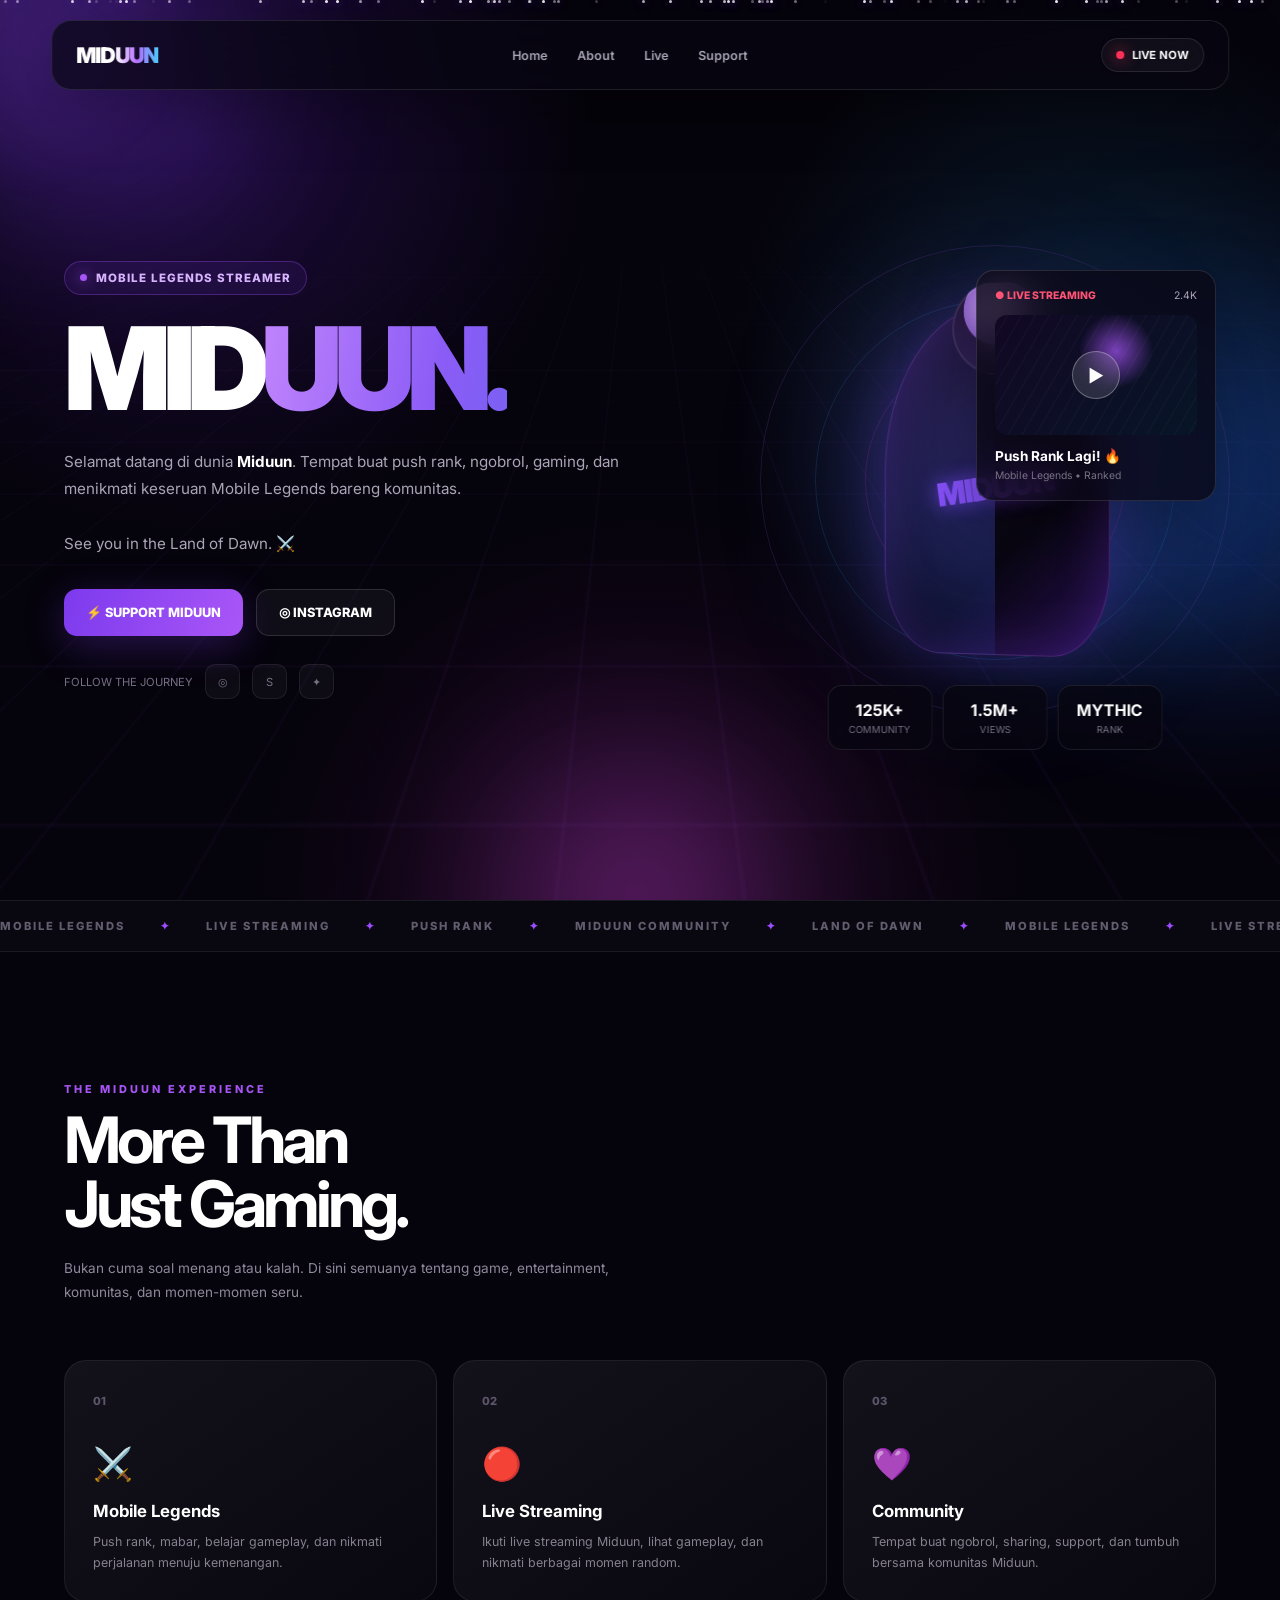
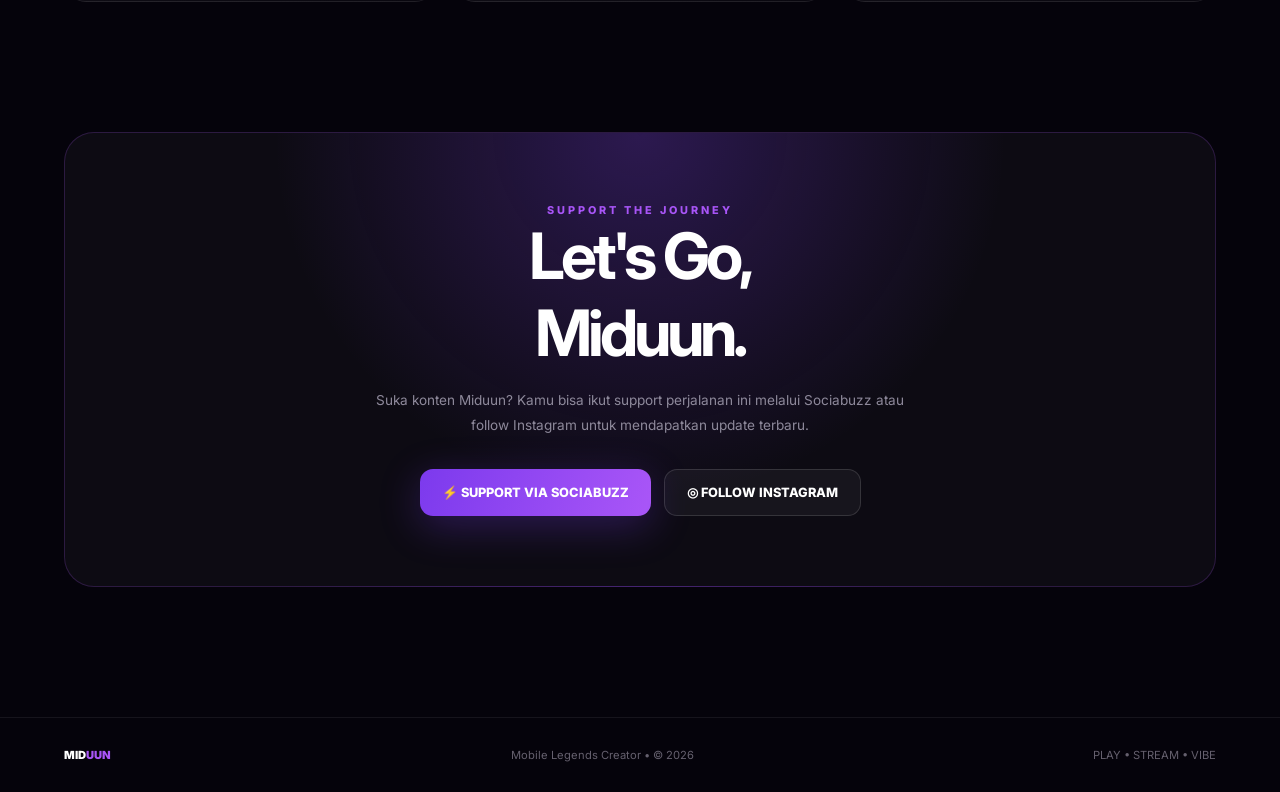
==== commit 68217151: "Update index.html" ====
--- a/index.html
+++ b/index.html
@@ -1,18 +1,14 @@
-
 <!DOCTYPE html>
 <html lang="id">
-
 <head>
-
 <meta charset="UTF-8">
-
-<meta name="viewport"
-content="width=device-width, initial-scale=1.0">
-
-<title>Dukung Midun — Mobile Legends</title>
-
-<meta name="description"
-content="Dukung Midun dalam perjalanan Mobile Legends.">
+<meta name="viewport" content="width=device-width, initial-scale=1.0">
+
+<title>MIDUUN — Mobile Legends Streamer</title>
+
+<link rel="preconnect" href="https://fonts.googleapis.com">
+<link rel="preconnect" href="https://fonts.gstatic.com" crossorigin>
+<link href="https://fonts.googleapis.com/css2?family=Inter:wght@400;500;600;700;800;900&display=swap" rel="stylesheet">
 
 <style>
 
@@ -31,2911 +27,2557 @@
 }
 
 body{
-
-    font-family:
-    Inter,
-    Arial,
-    Helvetica,
-    sans-serif;
-
-    background:#050507;
-
+    font-family:"Inter",sans-serif;
+    background:#05030b;
     color:#fff;
-
     overflow-x:hidden;
-
-    transition:.4s;
-
-}
-
-body.light{
-
-    background:#f5f5f7;
-
-    color:#111;
-
 }
 
 a{
-
+    text-decoration:none;
     color:inherit;
-
-    text-decoration:none;
-
-}
-
-button{
-
-    font:inherit;
-
-    cursor:pointer;
-
-}
-
-::selection{
-
+}
+
+/* =====================================================
+   VARIABLES
+===================================================== */
+
+:root{
+    --purple:#9b4dff;
+    --purple2:#6d28d9;
+    --blue:#26b7ff;
+    --pink:#ff3df2;
+    --bg:#05030b;
+}
+
+/* =====================================================
+   CURSOR GLOW
+===================================================== */
+
+.cursor-glow{
+    position:fixed;
+    width:420px;
+    height:420px;
+    border-radius:50%;
+    pointer-events:none;
+
+    background:
+        radial-gradient(
+            circle,
+            rgba(155,77,255,.14),
+            transparent 68%
+        );
+
+    transform:translate(-50%,-50%);
+    z-index:1;
+
+    transition:
+        left .08s linear,
+        top .08s linear;
+}
+
+/* =====================================================
+   BACKGROUND
+===================================================== */
+
+.background{
+    position:fixed;
+    inset:0;
+    overflow:hidden;
+    z-index:-5;
+
+    background:
+        radial-gradient(
+            circle at 15% 15%,
+            rgba(108,40,217,.25),
+            transparent 30%
+        ),
+
+        radial-gradient(
+            circle at 85% 40%,
+            rgba(38,183,255,.15),
+            transparent 30%
+        ),
+
+        radial-gradient(
+            circle at 50% 100%,
+            rgba(255,61,242,.12),
+            transparent 35%
+        ),
+
+        #05030b;
+}
+
+/* GRID */
+
+.background::before{
+    content:"";
+    position:absolute;
+    inset:-100px;
+
+    background-image:
+        linear-gradient(
+            rgba(155,77,255,.045) 1px,
+            transparent 1px
+        ),
+        linear-gradient(
+            90deg,
+            rgba(155,77,255,.045) 1px,
+            transparent 1px
+        );
+
+    background-size:55px 55px;
+
+    transform:
+        perspective(500px)
+        rotateX(55deg)
+        translateY(150px)
+        scale(1.5);
+
+    animation:gridMove 12s linear infinite;
+}
+
+@keyframes gridMove{
+    from{
+        background-position:0 0;
+    }
+
+    to{
+        background-position:0 550px;
+    }
+}
+
+/* ORBS */
+
+.orb{
+    position:absolute;
+    border-radius:50%;
+    filter:blur(90px);
+    opacity:.35;
+
+    animation:
+        orbFloat 9s ease-in-out infinite alternate;
+}
+
+.orb1{
+    width:300px;
+    height:300px;
     background:#7c3aed;
-
-    color:white;
-
-}
-
-
-/* =====================================================
-   VARIABLES
-===================================================== */
-
-:root{
-
-    --purple:#7c3aed;
-
-    --violet:#a78bfa;
-
-    --blue:#22d3ee;
-
-    --pink:#ec4899;
-
-    --gold:#facc15;
-
-    --text:#fff;
-
-    --muted:#92929d;
-
-    --border:
-    rgba(255,255,255,.1);
-
-    --glass:
-    rgba(255,255,255,.045);
-
-}
-
-body.light{
-
-    --text:#111;
-
-    --muted:#666;
-
-    --border:
-    rgba(0,0,0,.1);
-
-    --glass:
-    rgba(0,0,0,.035);
-
-}
-
-
-/* =====================================================
-   LOADING
-===================================================== */
-
-.loader{
-
+    top:-100px;
+    left:-80px;
+}
+
+.orb2{
+    width:350px;
+    height:350px;
+    background:#2563eb;
+    right:-120px;
+    top:35%;
+    animation-delay:2s;
+}
+
+.orb3{
+    width:250px;
+    height:250px;
+    background:#d946ef;
+    left:40%;
+    bottom:-120px;
+    animation-delay:4s;
+}
+
+@keyframes orbFloat{
+    from{
+        transform:translate(0,0) scale(1);
+    }
+
+    to{
+        transform:translate(40px,-35px) scale(1.15);
+    }
+}
+
+/* =====================================================
+   PARTICLES
+===================================================== */
+
+#particles{
     position:fixed;
-
     inset:0;
-
-    background:#050507;
-
-    z-index:99999;
+    pointer-events:none;
+    z-index:0;
+}
+
+.particle{
+    position:absolute;
+
+    width:3px;
+    height:3px;
+
+    border-radius:50%;
+
+    background:#fff;
+
+    box-shadow:
+        0 0 10px #a855f7,
+        0 0 20px #7c3aed;
+
+    animation:
+        particleFloat linear infinite;
+}
+
+@keyframes particleFloat{
+
+    from{
+        transform:translateY(110vh) scale(.4);
+        opacity:0;
+    }
+
+    15%{
+        opacity:1;
+    }
+
+    85%{
+        opacity:1;
+    }
+
+    to{
+        transform:translateY(-10vh) scale(1.3);
+        opacity:0;
+    }
+}
+
+/* =====================================================
+   NAVBAR
+===================================================== */
+
+.navbar{
+
+    position:fixed;
+
+    top:20px;
+    left:50%;
+
+    transform:translateX(-50%);
+
+    width:min(1250px,92%);
+    height:70px;
+
+    padding:0 24px;
 
     display:flex;
-
-    flex-direction:column;
-
     align-items:center;
-
+    justify-content:space-between;
+
+    border:
+        1px solid rgba(255,255,255,.1);
+
+    border-radius:20px;
+
+    background:
+        rgba(8,6,17,.72);
+
+    backdrop-filter:blur(22px);
+
+    z-index:100;
+
+    box-shadow:
+        0 20px 60px rgba(0,0,0,.3);
+}
+
+.logo{
+
+    font-size:1.35rem;
+    font-weight:900;
+    letter-spacing:-1px;
+}
+
+.logo span{
+
+    background:
+        linear-gradient(
+            90deg,
+            #fff,
+            #b66cff,
+            #4cc9ff
+        );
+
+    -webkit-background-clip:text;
+    background-clip:text;
+
+    color:transparent;
+}
+
+.nav-links{
+
+    display:flex;
+    gap:30px;
+
+    color:#aaa5b6;
+
+    font-size:.78rem;
+    font-weight:600;
+}
+
+.nav-links a{
+    transition:.3s;
+}
+
+.nav-links a:hover{
+    color:#fff;
+}
+
+.live-status{
+
+    display:flex;
+    align-items:center;
+    gap:8px;
+
+    padding:9px 14px;
+
+    border-radius:100px;
+
+    border:
+        1px solid rgba(255,255,255,.1);
+
+    background:
+        rgba(255,255,255,.04);
+
+    font-size:.7rem;
+    font-weight:700;
+}
+
+.live-dot{
+
+    width:8px;
+    height:8px;
+
+    border-radius:50%;
+
+    background:#ff3159;
+
+    box-shadow:
+        0 0 15px #ff3159;
+
+    animation:livePulse 1.2s infinite;
+}
+
+@keyframes livePulse{
+
+    0%,100%{
+        transform:scale(1);
+        opacity:1;
+    }
+
+    50%{
+        transform:scale(1.7);
+        opacity:.5;
+    }
+}
+
+/* =====================================================
+   HERO
+===================================================== */
+
+.hero{
+
+    min-height:100vh;
+
+    padding:
+        150px 5%
+        90px;
+
+    display:flex;
+    align-items:center;
+
+    position:relative;
+}
+
+.hero-container{
+
+    width:min(1350px,100%);
+
+    margin:auto;
+
+    display:grid;
+
+    grid-template-columns:
+        minmax(0,1.2fr)
+        minmax(380px,.8fr);
+
+    gap:45px;
+
+    align-items:center;
+}
+
+/* =====================================================
+   HERO CONTENT
+===================================================== */
+
+.hero-content{
+    position:relative;
+    z-index:5;
+}
+
+.badge{
+
+    display:inline-flex;
+    align-items:center;
+    gap:9px;
+
+    padding:9px 15px;
+
+    border-radius:100px;
+
+    border:
+        1px solid rgba(168,85,247,.3);
+
+    background:
+        rgba(124,58,237,.10);
+
+    color:#d8b4fe;
+
+    font-size:.72rem;
+    font-weight:800;
+
+    letter-spacing:1px;
+
+    animation:
+        fadeUp .8s ease both;
+}
+
+.badge::before{
+
+    content:"";
+
+    width:7px;
+    height:7px;
+
+    border-radius:50%;
+
+    background:#a855f7;
+
+    box-shadow:
+        0 0 15px #a855f7;
+}
+
+/* =====================================================
+   MIDUUN TITLE — FIXED
+===================================================== */
+
+.miduun-title{
+
+    /*
+       INI YANG PALING PENTING
+       MIDUUN TIDAK AKAN TERPOTONG
+    */
+
+    display:flex;
+
+    flex-direction:row;
+
+    flex-wrap:nowrap;
+
+    white-space:nowrap;
+
+    width:max-content;
+
+    max-width:100%;
+
+    align-items:baseline;
+
+    margin-top:25px;
+
+    font-size:
+        clamp(
+            4rem,
+            9vw,
+            8.5rem
+        );
+
+    line-height:.85;
+
+    letter-spacing:-8px;
+
+    font-weight:900;
+
+    animation:
+        fadeUp .9s .1s ease both;
+}
+
+.miduun-title .white{
+
+    display:inline;
+
+    color:#fff;
+
+    flex:none;
+}
+
+.miduun-title .gradient{
+
+    display:inline;
+
+    flex:none;
+
+    background:
+        linear-gradient(
+            100deg,
+            #c084fc,
+            #8b5cf6,
+            #6366f1,
+            #38bdf8,
+            #c084fc
+        );
+
+    background-size:300% 100%;
+
+    -webkit-background-clip:text;
+    background-clip:text;
+
+    color:transparent;
+
+    animation:
+        miduunGradient 5s ease-in-out infinite;
+}
+
+@keyframes miduunGradient{
+
+    0%{
+        background-position:0% 50%;
+    }
+
+    50%{
+        background-position:100% 50%;
+    }
+
+    100%{
+        background-position:0% 50%;
+    }
+}
+
+/* =====================================================
+   DESCRIPTION
+===================================================== */
+
+.hero-description{
+
+    margin-top:30px;
+
+    max-width:620px;
+
+    color:#aaa5b6;
+
+    line-height:1.8;
+
+    font-size:.95rem;
+
+    animation:
+        fadeUp .9s .2s ease both;
+}
+
+.hero-description strong{
+    color:#fff;
+}
+
+/* =====================================================
+   BUTTONS
+===================================================== */
+
+.hero-buttons{
+
+    display:flex;
+
+    flex-wrap:wrap;
+
+    gap:13px;
+
+    margin-top:32px;
+
+    animation:
+        fadeUp .9s .3s ease both;
+}
+
+.btn{
+
+    position:relative;
+
+    display:inline-flex;
+
+    align-items:center;
     justify-content:center;
 
+    gap:10px;
+
+    padding:15px 22px;
+
+    border-radius:13px;
+
+    font-size:.8rem;
+
+    font-weight:800;
+
+    overflow:hidden;
+
     transition:
-    opacity .7s,
-    visibility .7s;
-
-}
-
-.loader.hide{
+        transform .3s,
+        box-shadow .3s;
+}
+
+.btn:hover{
+
+    transform:
+        translateY(-4px)
+        scale(1.02);
+}
+
+.btn-primary{
+
+    background:
+        linear-gradient(
+            110deg,
+            #7c3aed,
+            #a855f7,
+            #2563eb
+        );
+
+    background-size:200%;
+
+    box-shadow:
+        0 10px 40px
+        rgba(124,58,237,.3);
+
+    animation:
+        buttonGradient 4s linear infinite;
+}
+
+@keyframes buttonGradient{
+
+    0%{
+        background-position:0%;
+    }
+
+    100%{
+        background-position:200%;
+    }
+}
+
+.btn-primary:hover{
+
+    box-shadow:
+        0 15px 55px
+        rgba(124,58,237,.55);
+}
+
+.btn-secondary{
+
+    border:
+        1px solid rgba(255,255,255,.13);
+
+    background:
+        rgba(255,255,255,.045);
+
+    backdrop-filter:blur(15px);
+}
+
+.btn-secondary:hover{
+
+    border-color:
+        rgba(168,85,247,.5);
+
+    background:
+        rgba(168,85,247,.08);
+}
+
+/* =====================================================
+   SOCIAL
+===================================================== */
+
+.social-row{
+
+    margin-top:28px;
+
+    display:flex;
+    align-items:center;
+
+    gap:12px;
+
+    color:#777184;
+
+    font-size:.7rem;
+}
+
+.social-row a{
+
+    width:35px;
+    height:35px;
+
+    display:grid;
+    place-items:center;
+
+    border:
+        1px solid rgba(255,255,255,.08);
+
+    border-radius:10px;
+
+    background:
+        rgba(255,255,255,.035);
+
+    transition:.3s;
+}
+
+.social-row a:hover{
+
+    transform:
+        translateY(-5px)
+        rotate(-5deg);
+
+    color:#fff;
+
+    border-color:#9b4dff;
+
+    box-shadow:
+        0 0 25px
+        rgba(155,77,255,.25);
+}
+
+/* =====================================================
+   VISUAL
+===================================================== */
+
+.visual{
+
+    position:relative;
+
+    min-height:560px;
+
+    display:flex;
+    align-items:center;
+    justify-content:center;
+
+    perspective:1200px;
+}
+
+/* RINGS */
+
+.ring{
+
+    position:absolute;
+
+    border-radius:50%;
+
+    border:
+        1px solid
+        rgba(168,85,247,.16);
+
+    animation:
+        spin 18s linear infinite;
+}
+
+.ring1{
+
+    width:470px;
+    height:470px;
+}
+
+.ring2{
+
+    width:360px;
+    height:360px;
+
+    border-color:
+        rgba(38,183,255,.15);
+
+    animation-direction:reverse;
+    animation-duration:13s;
+}
+
+.ring3{
+
+    width:260px;
+    height:260px;
+
+    border-color:
+        rgba(255,61,242,.15);
+
+    animation-duration:9s;
+}
+
+@keyframes spin{
+
+    from{
+        transform:rotate(0);
+    }
+
+    to{
+        transform:rotate(360deg);
+    }
+}
+
+/* =====================================================
+   CHARACTER
+===================================================== */
+
+.character{
+
+    width:310px;
+    height:420px;
+
+    position:relative;
+
+    display:flex;
+    align-items:center;
+    justify-content:center;
+
+    transform-style:preserve-3d;
+
+    animation:
+        characterFloat 4s ease-in-out infinite;
+}
+
+.character-glow{
+
+    position:absolute;
+
+    width:240px;
+    height:320px;
+
+    border-radius:50%;
+
+    background:
+        linear-gradient(
+            180deg,
+            #8b5cf6,
+            #2563eb
+        );
+
+    filter:blur(80px);
+
+    opacity:.4;
+}
+
+.character-body{
+
+    width:230px;
+    height:350px;
+
+    border-radius:
+        48% 48% 25% 25%;
+
+    position:relative;
+
+    background:
+
+        linear-gradient(
+            135deg,
+            #171126,
+            #090613 65%,
+            #271050
+        );
+
+    border:
+        1px solid
+        rgba(168,85,247,.35);
+
+    box-shadow:
+
+        inset 0 0 50px
+        rgba(124,58,237,.25),
+
+        0 0 60px
+        rgba(124,58,237,.25);
+
+    transform:
+        rotateY(-12deg);
+}
+
+.character-body::before{
+
+    content:"MIDUUN";
+
+    position:absolute;
+
+    left:50%;
+    top:52%;
+
+    transform:
+        translate(-50%,-50%)
+        rotate(-8deg);
+
+    font-size:2rem;
+
+    font-weight:900;
+
+    letter-spacing:-2px;
+
+    color:#9b4dff;
+
+    text-shadow:
+        0 0 20px #7c3aed;
+}
+
+.character-body::after{
+
+    content:"";
+
+    position:absolute;
+
+    width:90px;
+    height:90px;
+
+    border-radius:50%;
+
+    top:-25px;
+    left:70px;
+
+    background:
+        radial-gradient(
+            circle at 50% 30%,
+            #e8c8ff,
+            #9b6bcf 45%,
+            #20122f 46%
+        );
+
+    border:
+        2px solid rgba(255,255,255,.1);
+}
+
+@keyframes characterFloat{
+
+    0%,100%{
+        transform:
+            translateY(0)
+            rotateY(-2deg);
+    }
+
+    50%{
+        transform:
+            translateY(-18px)
+            rotateY(4deg);
+    }
+}
+
+/* =====================================================
+   LIVE CARD
+===================================================== */
+
+.live-card{
+
+    position:absolute;
+
+    right:0;
+    top:70px;
+
+    width:240px;
+
+    padding:18px;
+
+    border-radius:18px;
+
+    background:
+        rgba(10,7,20,.78);
+
+    border:
+        1px solid rgba(255,255,255,.12);
+
+    backdrop-filter:blur(20px);
+
+    box-shadow:
+        0 25px 70px
+        rgba(0,0,0,.35);
+
+    animation:
+        cardFloat 4s ease-in-out infinite;
+
+    z-index:5;
+}
+
+@keyframes cardFloat{
+
+    0%,100%{
+        transform:translateY(0);
+    }
+
+    50%{
+        transform:translateY(-12px);
+    }
+}
+
+.live-card-top{
+
+    display:flex;
+    justify-content:space-between;
+
+    align-items:center;
+
+    font-size:.65rem;
+}
+
+.live-label{
+
+    color:#ff5375;
+
+    font-weight:800;
+}
+
+.live-viewers{
+    color:#aaa5b6;
+}
+
+.stream-preview{
+
+    margin-top:13px;
+
+    height:120px;
+
+    border-radius:12px;
+
+    display:grid;
+    place-items:center;
+
+    position:relative;
+
+    overflow:hidden;
+
+    background:
+
+        radial-gradient(
+            circle at 60% 30%,
+            rgba(168,85,247,.7),
+            transparent 25%
+        ),
+
+        linear-gradient(
+            135deg,
+            #120824,
+            #071527
+        );
+}
+
+.stream-preview::before{
+
+    content:"";
+
+    position:absolute;
+
+    inset:0;
+
+    background:
+        repeating-linear-gradient(
+            120deg,
+            transparent 0 10px,
+            rgba(255,255,255,.025)
+            11px 12px
+        );
+
+    animation:
+        previewMove 5s linear infinite;
+}
+
+@keyframes previewMove{
+
+    to{
+        transform:translateX(100px);
+    }
+}
+
+.play{
+
+    width:48px;
+    height:48px;
+
+    border-radius:50%;
+
+    display:grid;
+    place-items:center;
+
+    background:
+        rgba(255,255,255,.12);
+
+    border:
+        1px solid rgba(255,255,255,.3);
+
+    backdrop-filter:blur(10px);
+
+    font-size:1.1rem;
+
+    position:relative;
+
+    z-index:2;
+}
+
+.live-card h3{
+
+    margin-top:13px;
+
+    font-size:.85rem;
+}
+
+.live-card p{
+
+    margin-top:5px;
+
+    color:#777184;
+
+    font-size:.65rem;
+}
+
+/* =====================================================
+   STATS
+===================================================== */
+
+.stats{
+
+    position:absolute;
+
+    bottom:10px;
+
+    left:50%;
+
+    transform:translateX(-50%);
+
+    width:100%;
+
+    display:flex;
+
+    justify-content:center;
+
+    gap:10px;
+}
+
+.stat{
+
+    min-width:105px;
+
+    padding:14px;
+
+    text-align:center;
+
+    border-radius:14px;
+
+    background:
+        rgba(8,6,17,.7);
+
+    border:
+        1px solid rgba(255,255,255,.09);
+
+    backdrop-filter:blur(15px);
+}
+
+.stat strong{
+
+    display:block;
+
+    font-size:1rem;
+}
+
+.stat span{
+
+    display:block;
+
+    margin-top:4px;
+
+    color:#777184;
+
+    font-size:.6rem;
+}
+
+/* =====================================================
+   MARQUEE
+===================================================== */
+
+.marquee{
+
+    border-top:
+        1px solid rgba(255,255,255,.07);
+
+    border-bottom:
+        1px solid rgba(255,255,255,.07);
+
+    overflow:hidden;
+
+    padding:18px 0;
+
+    background:
+        rgba(255,255,255,.018);
+}
+
+.marquee-track{
+
+    width:max-content;
+
+    display:flex;
+
+    gap:35px;
+
+    animation:
+        marquee 25s linear infinite;
+}
+
+.marquee span{
+
+    color:#625d6e;
+
+    font-size:.7rem;
+
+    font-weight:800;
+
+    letter-spacing:2px;
+
+    white-space:nowrap;
+}
+
+.marquee .star{
+    color:#9b4dff;
+}
+
+@keyframes marquee{
+
+    to{
+        transform:translateX(-50%);
+    }
+}
+
+/* =====================================================
+   SECTION
+===================================================== */
+
+.section{
+
+    padding:
+        130px 5%;
+}
+
+.container{
+
+    width:min(1200px,100%);
+
+    margin:auto;
+}
+
+.section-label{
+
+    color:#a855f7;
+
+    font-size:.68rem;
+
+    font-weight:800;
+
+    letter-spacing:3px;
+
+    text-transform:uppercase;
+}
+
+.section-title{
+
+    margin-top:12px;
+
+    font-size:
+        clamp(
+            2.3rem,
+            5vw,
+            4.5rem
+        );
+
+    line-height:1;
+
+    letter-spacing:-4px;
+}
+
+.section-description{
+
+    max-width:560px;
+
+    margin-top:20px;
+
+    color:#8e899b;
+
+    line-height:1.8;
+
+    font-size:.85rem;
+}
+
+/* =====================================================
+   CARDS
+===================================================== */
+
+.about-grid{
+
+    margin-top:55px;
+
+    display:grid;
+
+    grid-template-columns:
+        repeat(3,1fr);
+
+    gap:16px;
+}
+
+.feature-card{
+
+    min-height:240px;
+
+    padding:28px;
+
+    border-radius:22px;
+
+    border:
+        1px solid rgba(255,255,255,.08);
+
+    background:
+        linear-gradient(
+            145deg,
+            rgba(255,255,255,.06),
+            rgba(255,255,255,.018)
+        );
+
+    position:relative;
+
+    overflow:hidden;
+
+    transition:.35s;
+
+    transform-style:preserve-3d;
+}
+
+.feature-card:hover{
+
+    transform:
+        translateY(-10px);
+
+    border-color:
+        rgba(168,85,247,.35);
+
+}
+
+.feature-number{
+
+    color:#5d566b;
+
+    font-size:.7rem;
+
+    font-weight:800;
+}
+
+.feature-icon{
+
+    margin-top:35px;
+
+    font-size:2rem;
+}
+
+.feature-card h3{
+
+    margin-top:18px;
+
+    font-size:1.05rem;
+}
+
+.feature-card p{
+
+    margin-top:10px;
+
+    color:#85808f;
+
+    font-size:.78rem;
+
+    line-height:1.7;
+}
+
+/* =====================================================
+   SUPPORT
+===================================================== */
+
+.support{
+
+    padding:
+        0 5% 130px;
+}
+
+.support-box{
+
+    width:min(1200px,100%);
+
+    margin:auto;
+
+    padding:70px 30px;
+
+    border-radius:30px;
+
+    text-align:center;
+
+    position:relative;
+
+    overflow:hidden;
+
+    border:
+        1px solid rgba(168,85,247,.2);
+
+    background:
+
+        radial-gradient(
+            circle at 50% 0%,
+            rgba(124,58,237,.28),
+            transparent 50%
+        ),
+
+        rgba(255,255,255,.035);
+}
+
+.support-box h2{
+
+    font-size:
+        clamp(
+            2.3rem,
+            5vw,
+            4.2rem
+        );
+
+    letter-spacing:-4px;
+}
+
+.support-box p{
+
+    margin:
+        17px auto 30px;
+
+    max-width:540px;
+
+    color:#8e899b;
+
+    font-size:.85rem;
+
+    line-height:1.8;
+}
+
+/* =====================================================
+   FOOTER
+===================================================== */
+
+footer{
+
+    padding:30px 5%;
+
+    border-top:
+        1px solid rgba(255,255,255,.07);
+
+    color:#65606e;
+
+    font-size:.7rem;
+}
+
+.footer-inner{
+
+    width:min(1200px,100%);
+
+    margin:auto;
+
+    display:flex;
+
+    justify-content:space-between;
+
+    align-items:center;
+}
+
+.footer-logo{
+
+    color:#fff;
+
+    font-weight:900;
+}
+
+.footer-logo span{
+    color:#a855f7;
+}
+
+/* =====================================================
+   REVEAL
+===================================================== */
+
+.reveal{
 
     opacity:0;
 
-    visibility:hidden;
-
-}
-
-.loader-logo{
-
-    font-size:42px;
-
-    font-weight:900;
-
-    letter-spacing:-3px;
-
-    background:
-    linear-gradient(
-        90deg,
-        #7c3aed,
-        #22d3ee,
-        #ec4899
-    );
-
-    -webkit-background-clip:text;
-
-    -webkit-text-fill-color:transparent;
-
-}
-
-.loader-text{
-
-    margin-top:15px;
-
-    color:#777;
-
-    font-size:11px;
-
-    letter-spacing:2px;
-
-}
-
-.loader-bar{
-
-    width:170px;
-
-    height:3px;
-
-    margin-top:20px;
-
-    background:#222;
-
-    overflow:hidden;
-
-    border-radius:50px;
-
-}
-
-.loader-bar::after{
-
-    content:"";
-
-    display:block;
-
-    width:50%;
-
-    height:100%;
-
-    background:
-    linear-gradient(
-        90deg,
-        #7c3aed,
-        #22d3ee
-    );
-
-    animation:
-    loading 1s infinite;
-
-}
-
-@keyframes loading{
+    transform:translateY(40px);
+
+    transition:
+        opacity .8s ease,
+        transform .8s ease;
+}
+
+.reveal.show{
+
+    opacity:1;
+
+    transform:translateY(0);
+}
+
+/* =====================================================
+   FADE
+===================================================== */
+
+@keyframes fadeUp{
 
     from{
-        transform:translateX(-120%);
+        opacity:0;
+        transform:translateY(25px);
     }
 
     to{
-        transform:translateX(300%);
-    }
-
-}
-
-
-/* =====================================================
-   BACKGROUND
-===================================================== */
-
-.bg{
-
-    position:fixed;
-
-    inset:0;
-
-    z-index:-10;
-
-    overflow:hidden;
-
-}
-
-.grid{
-
-    position:absolute;
-
-    inset:0;
-
-    background-image:
-
-    linear-gradient(
-        rgba(255,255,255,.035) 1px,
-        transparent 1px
-    ),
-
-    linear-gradient(
-        90deg,
-        rgba(255,255,255,.035) 1px,
-        transparent 1px
-    );
-
-    background-size:50px 50px;
-
-    mask-image:
-    linear-gradient(
-        to bottom,
-        black,
-        transparent 90%
-    );
-
-}
-
-.orb{
-
-    position:absolute;
-
-    width:500px;
-
-    height:500px;
-
-    border-radius:50%;
-
-    filter:blur(130px);
-
-    opacity:.16;
-
-    animation:
-    orbMove 12s infinite
-    alternate ease-in-out;
-
-}
-
-.orb1{
-
-    background:#7c3aed;
-
-    left:-250px;
-
-    top:-250px;
-
-}
-
-.orb2{
-
-    background:#22d3ee;
-
-    right:-300px;
-
-    top:30%;
-
-    animation-delay:-4s;
-
-}
-
-.orb3{
-
-    background:#ec4899;
-
-    bottom:-350px;
-
-    left:30%;
-
-    animation-delay:-7s;
-
-}
-
-@keyframes orbMove{
-
-    to{
-
-        transform:
-        translate(100px,80px)
-        scale(1.2);
-
-    }
-
-}
-
-
-/* =====================================================
-   CURSOR
-===================================================== */
-
-.cursor{
-
-    position:fixed;
-
-    width:22px;
-
-    height:22px;
-
-    border:
-    1px solid
-    rgba(255,255,255,.8);
-
-    border-radius:50%;
-
-    pointer-events:none;
-
-    z-index:9999;
-
-    transform:
-    translate(-50%,-50%);
-
-    transition:
-    width .2s,
-    height .2s,
-    background .2s;
-
-}
-
-.cursor-dot{
-
-    position:fixed;
-
-    width:5px;
-
-    height:5px;
-
-    background:white;
-
-    border-radius:50%;
-
-    pointer-events:none;
-
-    z-index:10000;
-
-    transform:
-    translate(-50%,-50%);
-
-}
-
-
-/* =====================================================
-   CONTAINER
-===================================================== */
-
-.container{
-
-    width:
-    min(
-        calc(100% - 40px),
-        1200px
-    );
-
-    margin:auto;
-
-}
-
-
-/* =====================================================
-   NAVBAR
-===================================================== */
-
-header{
-
-    position:fixed;
-
-    top:0;
-
-    left:0;
-
-    right:0;
-
-    z-index:1000;
-
-    padding:20px 0;
-
-    transition:.4s;
-
-}
-
-header.scrolled{
-
-    background:
-    rgba(5,5,7,.7);
-
-    backdrop-filter:
-    blur(20px);
-
-    border-bottom:
-    1px solid var(--border);
-
-}
-
-body.light header.scrolled{
-
-    background:
-    rgba(245,245,247,.8);
-
-}
-
-.nav{
-
-    display:flex;
-
-    align-items:center;
-
-    justify-content:space-between;
-
-}
-
-.logo{
-
-    font-size:22px;
-
-    font-weight:900;
-
-    letter-spacing:-1.5px;
-
-}
-
-.logo span{
-
-    color:var(--purple);
-
-}
-
-.nav-links{
-
-    display:flex;
-
-    gap:30px;
-
-    color:var(--muted);
-
-    font-size:13px;
-
-    font-weight:600;
-
-}
-
-.nav-links a{
-
-    transition:.25s;
-
-}
-
-.nav-links a:hover{
-
-    color:var(--text);
-
-}
-
-.nav-right{
-
-    display:flex;
-
-    align-items:center;
-
-    gap:10px;
-
-}
-
-.icon{
-
-    width:40px;
-
-    height:40px;
-
-    border-radius:12px;
-
-    border:
-    1px solid var(--border);
-
-    background:var(--glass);
-
-    color:var(--text);
-
-}
-
-.menu{
-
-    display:none;
-
-}
-
-
-/* =====================================================
-   BUTTON
-===================================================== */
-
-.btn{
-
-    display:inline-flex;
-
-    align-items:center;
-
-    justify-content:center;
-
-    gap:8px;
-
-    padding:
-    13px 21px;
-
-    border-radius:13px;
-
-    border:
-    1px solid transparent;
-
-    font-size:13px;
-
-    font-weight:800;
-
-    transition:.25s;
-
-}
-
-.btn:hover{
-
-    transform:
-    translateY(-3px);
-
-}
-
-.btn-support{
-
-    background:
-    linear-gradient(
-        135deg,
-        #7c3aed,
-        #a855f7
-    );
-
-    box-shadow:
-    0 15px 45px
-    rgba(124,58,237,.35);
-
-}
-
-.btn-support:hover{
-
-    box-shadow:
-    0 20px 55px
-    rgba(124,58,237,.55);
-
-}
-
-.btn-outline{
-
-    border-color:
-    var(--border);
-
-    background:
-    var(--glass);
-
-}
-
-
-/* =====================================================
-   HERO
-===================================================== */
-
-.hero{
-
-    min-height:100vh;
-
-    display:flex;
-
-    align-items:center;
-
-    padding-top:130px;
-
-}
-
-.hero-grid{
-
-    display:grid;
-
-    grid-template-columns:
-    1.05fr .95fr;
-
-    gap:70px;
-
-    align-items:center;
-
-}
-
-.badge{
-
-    display:inline-flex;
-
-    align-items:center;
-
-    gap:9px;
-
-    padding:
-    8px 13px;
-
-    border:
-    1px solid var(--border);
-
-    background:
-    var(--glass);
-
-    border-radius:50px;
-
-    color:var(--muted);
-
-    font-size:11px;
-
-    margin-bottom:25px;
-
-}
-
-.status{
-
-    width:7px;
-
-    height:7px;
-
-    background:#34d399;
-
-    border-radius:50%;
-
-    box-shadow:
-    0 0 15px #34d399;
-
-}
-
-.hero h1{
-
-    font-size:
-    clamp(
-        55px,
-        8vw,
-        100px
-    );
-
-    line-height:.88;
-
-    letter-spacing:-6px;
-
-}
-
-.gradient{
-
-    background:
-    linear-gradient(
-        90deg,
-        #7c3aed,
-        #22d3ee,
-        #ec4899
-    );
-
-    background-size:200%;
-
-    -webkit-background-clip:text;
-
-    -webkit-text-fill-color:transparent;
-
-    animation:
-    gradientMove 5s infinite;
-
-}
-
-@keyframes gradientMove{
-
-    0%,100%{
-        background-position:0%;
-    }
-
-    50%{
-        background-position:100%;
-    }
-
-}
-
-.hero p{
-
-    max-width:600px;
-
-    color:var(--muted);
-
-    font-size:17px;
-
-    margin-top:30px;
-
-}
-
-.hero-buttons{
-
-    display:flex;
-
-    gap:12px;
-
-    margin-top:32px;
-
-}
-
-.hero-meta{
-
-    display:flex;
-
-    gap:28px;
-
-    margin-top:35px;
-
-    color:var(--muted);
-
-    font-size:11px;
-
-}
-
-.hero-meta strong{
-
-    display:block;
-
-    color:var(--text);
-
-    font-size:21px;
-
-}
-
-
-/* =====================================================
-   HERO VISUAL
-===================================================== */
-
-.hero-art{
-
-    height:520px;
-
-    position:relative;
-
-    display:grid;
-
-    place-items:center;
-
-}
-
-.ml-core{
-
-    width:270px;
-
-    height:270px;
-
-    border-radius:50%;
-
-    position:relative;
-
-    background:
-
-    radial-gradient(
-        circle at 35% 25%,
-        #fff,
-        #a78bfa 8%,
-        #7c3aed 25%,
-        #312e81 48%,
-        #09090b 75%
-    );
-
-    box-shadow:
-
-    0 0 80px
-    rgba(124,58,237,.5),
-
-    inset
-    -30px -30px 60px
-    rgba(0,0,0,.7);
-
-    animation:
-    coreFloat 5s infinite
-    ease-in-out;
-
-}
-
-.ml-core::before{
-
-    content:"ML";
-
-    position:absolute;
-
-    inset:0;
-
-    display:grid;
-
-    place-items:center;
-
-    font-size:55px;
-
-    font-weight:900;
-
-    letter-spacing:-5px;
-
-    color:white;
-
-    text-shadow:
-    0 0 30px
-    rgba(255,255,255,.5);
-
-}
-
-.ml-core::after{
-
-    content:"";
-
-    position:absolute;
-
-    inset:-70px;
-
-    border:
-    1px solid
-    rgba(124,58,237,.45);
-
-    border-radius:50%;
-
-    transform:
-    rotateX(70deg)
-    rotateZ(15deg);
-
-}
-
-@keyframes coreFloat{
-
-    0%,100%{
-
-        transform:
-        translateY(0)
-        rotate(0deg);
-
-    }
-
-    50%{
-
-        transform:
-        translateY(-20px)
-        rotate(7deg);
-
-    }
-
-}
-
-.float{
-
-    position:absolute;
-
-    padding:
-    13px 16px;
-
-    border:
-    1px solid var(--border);
-
-    background:
-    rgba(15,15,20,.72);
-
-    backdrop-filter:
-    blur(20px);
-
-    border-radius:15px;
-
-    color:var(--muted);
-
-    font-size:10px;
-
-    animation:
-    floatCard 4s infinite
-    ease-in-out;
-
-}
-
-body.light .float{
-
-    background:
-    rgba(255,255,255,.75);
-
-}
-
-.float strong{
-
-    display:block;
-
-    color:var(--text);
-
-    font-size:16px;
-
-    margin-top:2px;
-
-}
-
-.f1{
-
-    top:80px;
-
-    right:0;
-
-}
-
-.f2{
-
-    bottom:80px;
-
-    left:0;
-
-    animation-delay:-2s;
-
-}
-
-@keyframes floatCard{
-
-    50%{
-
-        transform:
-        translateY(-12px);
-
-    }
-
-}
-
-
-/* =====================================================
-   SECTION
-===================================================== */
-
-section{
-
-    padding:120px 0;
-
-}
-
-.section-head{
-
-    max-width:700px;
-
-    margin-bottom:55px;
-
-}
-
-.kicker{
-
-    color:#a78bfa;
-
-    font-size:11px;
-
-    font-weight:800;
-
-    letter-spacing:2px;
-
-    text-transform:uppercase;
-
-    margin-bottom:15px;
-
-}
-
-.section-head h2{
-
-    font-size:
-    clamp(
-        38px,
-        5vw,
-        62px
-    );
-
-    line-height:.95;
-
-    letter-spacing:-3px;
-
-}
-
-.section-head p{
-
-    color:var(--muted);
-
-    margin-top:20px;
-
-}
-
-
-/* =====================================================
-   STATS
-===================================================== */
-
-.stats{
-
-    display:grid;
-
-    grid-template-columns:
-    repeat(4,1fr);
-
-    border:
-    1px solid var(--border);
-
-    border-radius:24px;
-
-    overflow:hidden;
-
-}
-
-.stat{
-
-    padding:35px;
-
-    text-align:center;
-
-    background:
-    var(--glass);
-
-    border-right:
-    1px solid var(--border);
-
-}
-
-.stat:last-child{
-
-    border-right:0;
-
-}
-
-.stat strong{
-
-    font-size:35px;
-
-    letter-spacing:-2px;
-
-}
-
-.stat p{
-
-    color:var(--muted);
-
-    font-size:12px;
-
-}
-
-
-/* =====================================================
-   WHY SUPPORT
-===================================================== */
-
-.features{
-
-    display:grid;
-
-    grid-template-columns:
-    repeat(3,1fr);
-
-    gap:15px;
-
-}
-
-.card{
-
-    padding:30px;
-
-    border:
-    1px solid var(--border);
-
-    background:
-    var(--glass);
-
-    border-radius:23px;
-
-    position:relative;
-
-    overflow:hidden;
-
-    transition:.4s;
-
-}
-
-.card:hover{
-
-    transform:
-    translateY(-8px);
-
-    border-color:
-    rgba(124,58,237,.45);
-
-}
-
-.card-icon{
-
-    width:52px;
-
-    height:52px;
-
-    display:grid;
-
-    place-items:center;
-
-    border-radius:15px;
-
-    background:
-    rgba(124,58,237,.12);
-
-    border:
-    1px solid
-    rgba(124,58,237,.2);
-
-    font-size:22px;
-
-    margin-bottom:24px;
-
-}
-
-.card h3{
-
-    font-size:19px;
-
-    margin-bottom:10px;
-
-}
-
-.card p{
-
-    color:var(--muted);
-
-    font-size:13px;
-
-}
-
-
-/* =====================================================
-   MIDUN SECTION
-===================================================== */
-
-.midun{
-
-    display:grid;
-
-    grid-template-columns:
-    .8fr 1.2fr;
-
-    gap:70px;
-
-    align-items:center;
-
-}
-
-.midun-box{
-
-    min-height:420px;
-
-    border:
-    1px solid var(--border);
-
-    border-radius:30px;
-
-    background:
-
-    radial-gradient(
-        circle at center,
-        rgba(124,58,237,.22),
-        transparent 60%
-    );
-
-    display:grid;
-
-    place-items:center;
-
-    position:relative;
-
-    overflow:hidden;
-
-}
-
-.midun-logo{
-
-    font-size:120px;
-
-    font-weight:900;
-
-    letter-spacing:-10px;
-
-    background:
-    linear-gradient(
-        135deg,
-        #fff,
-        #a78bfa,
-        #22d3ee
-    );
-
-    -webkit-background-clip:text;
-
-    -webkit-text-fill-color:transparent;
-
-}
-
-.midun-content h2{
-
-    font-size:
-    clamp(
-        40px,
-        5vw,
-        70px
-    );
-
-    line-height:.9;
-
-    letter-spacing:-4px;
-
-}
-
-.midun-content p{
-
-    color:var(--muted);
-
-    margin-top:25px;
-
-    max-width:580px;
-
-}
-
-.highlight{
-
-    color:#a78bfa;
-
-}
-
-
-/* =====================================================
-   CTA
-===================================================== */
-
-.cta{
-
-    text-align:center;
-
-    padding:
-    80px 30px;
-
-    border:
-    1px solid
-    rgba(124,58,237,.3);
-
-    border-radius:30px;
-
-    background:
-
-    radial-gradient(
-        circle at center,
-        rgba(124,58,237,.14),
-        transparent 65%
-    );
-
-}
-
-.cta h2{
-
-    font-size:
-    clamp(
-        42px,
-        6vw,
-        75px
-    );
-
-    line-height:.9;
-
-    letter-spacing:-4px;
-
-}
-
-.cta p{
-
-    color:var(--muted);
-
-    max-width:550px;
-
-    margin:
-    20px auto 30px;
-
-}
-
-.cta .btn{
-
-    padding:
-    15px 28px;
-
-    font-size:14px;
-
-}
-
-
-/* =====================================================
-   FAQ
-===================================================== */
-
-.faq{
-
-    max-width:800px;
-
-    margin:auto;
-
-}
-
-.faq-item{
-
-    border-bottom:
-    1px solid var(--border);
-
-}
-
-.faq-question{
-
-    width:100%;
-
-    background:none;
-
-    border:0;
-
-    color:var(--text);
-
-    padding:22px 0;
-
-    display:flex;
-
-    justify-content:space-between;
-
-    text-align:left;
-
-    font-weight:700;
-
-}
-
-.faq-question span{
-
-    transition:.3s;
-
-}
-
-.answer{
-
-    max-height:0;
-
-    overflow:hidden;
-
-    color:var(--muted);
-
-    font-size:13px;
-
-    transition:
-    max-height .4s,
-    padding .4s;
-
-}
-
-.faq-item.active
-.answer{
-
-    max-height:150px;
-
-    padding-bottom:20px;
-
-}
-
-.faq-item.active
-.faq-question span{
-
-    transform:
-    rotate(45deg);
-
-}
-
-
-/* =====================================================
-   FOOTER
-===================================================== */
-
-footer{
-
-    padding:40px 0;
-
-    border-top:
-    1px solid var(--border);
-
-}
-
-.footer{
-
-    display:flex;
-
-    align-items:center;
-
-    justify-content:space-between;
-
-    color:var(--muted);
-
-    font-size:12px;
-
-}
-
-
-/* =====================================================
-   REVEAL
-===================================================== */
-
-.reveal{
-
-    opacity:0;
-
-    transform:
-    translateY(35px);
-
-    transition:
-    opacity .8s,
-    transform .8s;
-
-}
-
-.reveal.show{
-
-    opacity:1;
-
-    transform:
-    translateY(0);
-
-}
-
-
-/* =====================================================
-   RESPONSIVE
-===================================================== */
-
-@media(max-width:900px){
+        opacity:1;
+        transform:translateY(0);
+    }
+}
+
+/* =====================================================
+   TABLET
+===================================================== */
+
+@media(max-width:1000px){
+
+    .hero-container{
+
+        grid-template-columns:1fr;
+
+        text-align:center;
+
+        gap:50px;
+    }
+
+    .hero-description{
+
+        margin-left:auto;
+        margin-right:auto;
+    }
+
+    .hero-buttons,
+    .social-row{
+
+        justify-content:center;
+    }
+
+    .miduun-title{
+
+        margin-left:auto;
+        margin-right:auto;
+
+        font-size:
+            clamp(
+                4rem,
+                12vw,
+                7rem
+            );
+    }
+
+    .visual{
+
+        min-height:520px;
+    }
+
+    .live-card{
+
+        right:8%;
+    }
+
+    .about-grid{
+
+        grid-template-columns:
+            repeat(2,1fr);
+    }
+}
+
+/* =====================================================
+   MOBILE
+===================================================== */
+
+@media(max-width:700px){
+
+    .cursor-glow{
+        display:none;
+    }
+
+    .navbar{
+
+        top:10px;
+
+        width:94%;
+
+        height:60px;
+
+        padding:0 15px;
+
+        border-radius:16px;
+    }
 
     .nav-links{
-
-        position:fixed;
-
-        top:75px;
-
-        left:20px;
-
-        right:20px;
-
-        padding:25px;
-
-        background:
-        rgba(10,10,14,.95);
-
-        backdrop-filter:
-        blur(25px);
-
-        border:
-        1px solid var(--border);
-
-        border-radius:20px;
+        display:none;
+    }
+
+    .logo{
+        font-size:1.1rem;
+    }
+
+    .live-status{
+
+        padding:8px 10px;
+
+        font-size:.6rem;
+    }
+
+    .hero{
+
+        padding:
+            120px 5% 60px;
+    }
+
+    /*
+       MIDUUN TETAP SATU BARIS
+    */
+
+    .miduun-title{
+
+        font-size:
+            clamp(
+                3rem,
+                18vw,
+                5.5rem
+            );
+
+        letter-spacing:-5px;
+
+        width:max-content;
+
+        max-width:100%;
+    }
+
+    .hero-description{
+
+        font-size:.82rem;
+    }
+
+    .hero-buttons{
 
         flex-direction:column;
 
-        transform:
-        translateY(-20px);
-
-        opacity:0;
-
-        pointer-events:none;
-
-    }
-
-    body.light .nav-links{
-
-        background:
-        rgba(255,255,255,.95);
-
-    }
-
-    .nav-links.open{
-
-        opacity:1;
-
-        transform:
-        translateY(0);
-
-        pointer-events:auto;
-
-    }
-
-    .menu{
-
-        display:block;
-
-    }
-
-    .nav-right > .btn{
-
-        display:none;
-
-    }
-
-    .hero-grid,
-    .midun{
-
-        grid-template-columns:1fr;
-
-    }
-
-    .hero-art{
-
-        height:430px;
-
-    }
-
-    .features{
-
-        grid-template-columns:
-        repeat(2,1fr);
-
-    }
-
-}
-
-@media(max-width:600px){
-
-    .container{
-
-        width:
-        calc(100% - 28px);
-
-    }
-
-    section{
-
-        padding:85px 0;
-
-    }
-
-    .hero h1{
-
-        font-size:56px;
-
-        letter-spacing:-4px;
-
-    }
-
-    .hero-buttons{
-
-        flex-direction:column;
-
-    }
-
-    .hero-buttons .btn{
-
         width:100%;
-
-    }
-
-    .stats{
-
-        grid-template-columns:
-        repeat(2,1fr);
-
-    }
-
-    .stat{
-
-        padding:25px 10px;
-
-        border-bottom:
-        1px solid var(--border);
-
-    }
-
-    .features{
-
-        grid-template-columns:1fr;
-
-    }
-
-    .midun-box{
-
-        min-height:320px;
-
-    }
-
-    .midun-logo{
-
-        font-size:90px;
-
-    }
-
-    .footer{
-
-        flex-direction:column;
-
-        gap:15px;
-
-        align-items:flex-start;
-
-    }
-
-    .cursor,
-    .cursor-dot{
-
-        display:none;
-
-    }
-
-}
-@media(max-width:600px){
-    .f1{
-        right:10px;
-    }
-
-    .f2{
-        left:10px;
-    }
-}
-@media(max-width:600px){
-    .ml-core{
+    }
+
+    .btn{
+        width:100%;
+    }
+
+    .visual{
+
+        min-height:470px;
+
+        transform:scale(.88);
+    }
+
+    .ring1{
+
+        width:390px;
+        height:390px;
+    }
+
+    .ring2{
+
+        width:300px;
+        height:300px;
+    }
+
+    .ring3{
+
         width:220px;
         height:220px;
     }
 
-    .ml-core::before{
-        font-size:45px;
-    }
-
-    .ml-core::after{
-        inset:-45px;
-    }
-}
+    .live-card{
+
+        width:200px;
+
+        right:-5px;
+
+        top:30px;
+    }
+
+    .stats{
+
+        gap:7px;
+    }
+
+    .stat{
+
+        min-width:85px;
+
+        padding:11px 6px;
+    }
+
+    .stat strong{
+        font-size:.8rem;
+    }
+
+    .stat span{
+        font-size:.52rem;
+    }
+
+    .section{
+
+        padding:
+            90px 5%;
+    }
+
+    .section-title{
+
+        letter-spacing:-2px;
+    }
+
+    .about-grid{
+
+        grid-template-columns:1fr;
+
+        margin-top:35px;
+    }
+
+    .feature-card{
+
+        min-height:210px;
+    }
+
+    .support{
+
+        padding:
+            0 5% 90px;
+    }
+
+    .support-box{
+
+        padding:
+            50px 20px;
+    }
+
+    .support-box h2{
+
+        letter-spacing:-2px;
+    }
+
+    .footer-inner{
+
+        flex-direction:column;
+
+        gap:12px;
+
+        text-align:center;
+    }
+}
+
+/* =====================================================
+   SMALL PHONE
+===================================================== */
+
+@media(max-width:390px){
+
+    .miduun-title{
+
+        font-size:
+            2.8rem;
+
+        letter-spacing:-4px;
+    }
+
+    .visual{
+
+        transform:scale(.75);
+
+        min-height:420px;
+
+        margin-left:-25px;
+        margin-right:-25px;
+    }
+
+    .live-card{
+        right:-20px;
+    }
+
+    .stats{
+
+        transform:
+            translateX(-50%)
+            scale(.9);
+    }
+}
+
+/* =====================================================
+   REDUCED MOTION
+===================================================== */
+
+@media(prefers-reduced-motion:reduce){
+
+    *,
+    *::before,
+    *::after{
+
+        animation-duration:.01ms !important;
+
+        animation-iteration-count:1 !important;
+
+        scroll-behavior:auto !important;
+    }
+}
+
 </style>
-
 </head>
 
 
 <body>
 
-
-<!-- =====================================================
-     LOADING
-===================================================== -->
-
-<div class="loader" id="loader">
-
-    <div class="loader-logo">
-        MIDUN
+<!-- BACKGROUND -->
+
+<div class="background">
+
+    <div class="orb orb1"></div>
+    <div class="orb orb2"></div>
+    <div class="orb orb3"></div>
+
+</div>
+
+<div id="particles"></div>
+
+<div class="cursor-glow" id="cursorGlow"></div>
+
+
+<!-- NAVBAR -->
+
+<header class="navbar">
+
+    <a href="#" class="logo">
+        MID<span>UUN</span>
+    </a>
+
+    <nav class="nav-links">
+
+        <a href="#home">Home</a>
+
+        <a href="#about">About</a>
+
+        <a href="#stream">Live</a>
+
+        <a href="#support">Support</a>
+
+    </nav>
+
+    <div class="live-status">
+
+        <span class="live-dot"></span>
+
+        LIVE NOW
+
     </div>
 
-    <div class="loader-text">
-        MOBILE LEGENDS CREATOR
+</header>
+
+
+<!-- HERO -->
+
+<section class="hero" id="home">
+
+    <div class="hero-container">
+
+
+        <!-- HERO LEFT -->
+
+        <div class="hero-content">
+
+            <div class="badge">
+
+                MOBILE LEGENDS STREAMER
+
+            </div>
+
+
+            <!-- FIXED MIDUUN -->
+
+            <h1 class="miduun-title">
+
+                <span class="white">MID</span><span class="gradient">UUN.</span>
+
+            </h1>
+
+
+            <p class="hero-description">
+
+                Selamat datang di dunia
+                <strong>Miduun</strong>.
+
+                Tempat buat push rank,
+                ngobrol, gaming, dan menikmati
+                keseruan Mobile Legends
+                bareng komunitas.
+
+                <br><br>
+
+                <span id="typing"></span>
+
+            </p>
+
+
+            <div class="hero-buttons">
+
+                <a
+                    href="https://sociabuzz.com/miduun/tribe?_ref=linkbio"
+                    target="_blank"
+                    rel="noopener noreferrer"
+                    class="btn btn-primary"
+                >
+
+                    ⚡ SUPPORT MIDUUN
+
+                </a>
+
+
+                <a
+                    href="https://www.instagram.com/midun_real?utm_source=ig_web_button_share_sheet&stkn=ZDNlZDc0MzIxNw=="
+                    target="_blank"
+                    rel="noopener noreferrer"
+                    class="btn btn-secondary"
+                >
+
+                    ◎ INSTAGRAM
+
+                </a>
+
+            </div>
+
+
+            <div class="social-row">
+
+                <span>
+                    FOLLOW THE JOURNEY
+                </span>
+
+                <a
+                    href="https://www.instagram.com/midun_real?utm_source=ig_web_button_share_sheet&stkn=ZDNlZDc0MzIxNw=="
+                    target="_blank"
+                    rel="noopener noreferrer"
+                >
+                    ◎
+                </a>
+
+                <a
+                    href="https://sociabuzz.com/miduun/tribe?_ref=linkbio"
+                    target="_blank"
+                    rel="noopener noreferrer"
+                >
+                    S
+                </a>
+
+                <a href="#about">
+                    ✦
+                </a>
+
+            </div>
+
+        </div>
+
+
+        <!-- HERO VISUAL -->
+
+        <div class="visual" id="stream">
+
+            <div class="ring ring1"></div>
+            <div class="ring ring2"></div>
+            <div class="ring ring3"></div>
+
+
+            <div class="character">
+
+                <div class="character-glow"></div>
+
+                <div class="character-body"></div>
+
+            </div>
+
+
+            <!-- LIVE CARD -->
+
+            <div class="live-card">
+
+                <div class="live-card-top">
+
+                    <span class="live-label">
+                        ● LIVE STREAMING
+                    </span>
+
+                    <span class="live-viewers">
+                        2.4K
+                    </span>
+
+                </div>
+
+
+                <div class="stream-preview">
+
+                    <div class="play">
+                        ▶
+                    </div>
+
+                </div>
+
+
+                <h3>
+                    Push Rank Lagi! 🔥
+                </h3>
+
+                <p>
+                    Mobile Legends • Ranked
+                </p>
+
+            </div>
+
+
+            <!-- STATS -->
+
+            <div class="stats">
+
+                <div class="stat">
+
+                    <strong>125K+</strong>
+
+                    <span>
+                        COMMUNITY
+                    </span>
+
+                </div>
+
+
+                <div class="stat">
+
+                    <strong>1.5M+</strong>
+
+                    <span>
+                        VIEWS
+                    </span>
+
+                </div>
+
+
+                <div class="stat">
+
+                    <strong>MYTHIC</strong>
+
+                    <span>
+                        RANK
+                    </span>
+
+                </div>
+
+            </div>
+
+        </div>
+
     </div>
 
-    <div class="loader-bar"></div>
+</section>
+
+
+<!-- MARQUEE -->
+
+<div class="marquee">
+
+    <div class="marquee-track">
+
+        <span>MOBILE LEGENDS</span>
+        <span class="star">✦</span>
+
+        <span>LIVE STREAMING</span>
+        <span class="star">✦</span>
+
+        <span>PUSH RANK</span>
+        <span class="star">✦</span>
+
+        <span>MIDUUN COMMUNITY</span>
+        <span class="star">✦</span>
+
+        <span>LAND OF DAWN</span>
+        <span class="star">✦</span>
+
+        <span>MOBILE LEGENDS</span>
+        <span class="star">✦</span>
+
+        <span>LIVE STREAMING</span>
+        <span class="star">✦</span>
+
+        <span>PUSH RANK</span>
+        <span class="star">✦</span>
+
+        <span>MIDUUN COMMUNITY</span>
+        <span class="star">✦</span>
+
+    </div>
 
 </div>
 
 
-<!-- =====================================================
-     CURSOR
-===================================================== -->
-
-<div class="cursor"
-id="cursor"></div>
-
-<div class="cursor-dot"
-id="cursorDot"></div>
-
-
-<!-- =====================================================
-     BACKGROUND
-===================================================== -->
-
-<div class="bg">
-
-    <div class="grid"></div>
-
-    <div class="orb orb1"></div>
-
-    <div class="orb orb2"></div>
-
-    <div class="orb orb3"></div>
-
-</div>
-
-
-<!-- =====================================================
-     NAVBAR
-===================================================== -->
-
-<header id="header">
-
-<div class="container nav">
-
-
-<a href="#home"
-class="logo">
-
-MIDUN<span>.</span>
-
-</a>
-
-
-<nav
-class="nav-links"
-id="nav">
-
-<a href="#home">
-Home
-</a>
-
-<a href="#about">
-Tentang Midun
-</a>
-
-<a href="#support">
-Kenapa Dukung?
-</a>
-
-<a href="#faq">
-FAQ
-</a>
-
-</nav>
-
-
-<div class="nav-right">
-
-<button
-class="icon"
-id="theme">
-
-☾
-
-</button>
-
-
-<button
-class="icon menu"
-id="menu">
-
-☰
-
-</button>
-
-
-<a
-href="https://sociabuzz.com/miduun/tribe?_ref=linkbio"
-class="btn btn-support">
-
-Dukung ❤️
-
-</a>
-
-</div>
-
-</div>
-
-</header>
-
-
-
-<!-- =====================================================
-     HERO
-===================================================== -->
-
-<main>
-
-
-<section
-class="hero"
-id="home">
-
-<div class="container hero-grid">
-
-
-<div class="reveal">
-
-
-<div class="badge">
-
-<span class="status"></span>
-
-MIDUN • MOBILE LEGENDS
-
-</div>
-
-
-<h1>
-
-Dukung
-
-<span class="gradient">
-
-Midun.
-
-</span>
-
-</h1>
-
-
-<p>
-
-Mari ikut menjadi bagian dari perjalanan
-Midun di dunia Mobile Legends.
-Setiap dukungan berarti dan membantu
-Midun terus berkarya.
-
-</p>
-
-
-<div class="hero-buttons">
-
-
-<a
-href="https://sociabuzz.com/miduun/tribe?_ref=linkbio"
-class="btn btn-support">
-
-❤️ Dukung Midun
-
-</a>
-
-
-<a
-href="#about"
-class="btn btn-outline">
-
-Kenal Midun ↓
-
-</a>
-
-
-</div>
-
-
-<div class="hero-meta">
-
-<div>
-
-<strong>
-MLBB
-</strong>
-
-Mobile Legends
-
-</div>
-
-
-<div>
-
-<strong>
-100%
-</strong>
-
-Passion
-
-</div>
-
-
-<div>
-
-<strong>
-∞
-</strong>
-
-Perjalanan
-
-</div>
-
-</div>
-
-</div>
-
-
-
-<!-- HERO ART -->
-
-<div
-class="hero-art reveal">
-
-
-<div
-class="ml-core">
-</div>
-
-
-<div class="float f1">
-
-CONTENT CREATOR
-
-<strong>
-MIDUN
-</strong>
-
-</div>
-
-
-<div class="float f2">
-
-STATUS
-
-<strong>
-KEEP GRINDING ⚡
-</strong>
-
-</div>
-
-</div>
-
-
-</div>
+<!-- ABOUT -->
+
+<section class="section" id="about">
+
+    <div class="container reveal">
+
+        <div class="section-label">
+            THE MIDUUN EXPERIENCE
+        </div>
+
+        <h2 class="section-title">
+
+            More Than<br>
+
+            Just Gaming.
+
+        </h2>
+
+        <p class="section-description">
+
+            Bukan cuma soal menang atau kalah.
+            Di sini semuanya tentang game,
+            entertainment, komunitas,
+            dan momen-momen seru.
+
+        </p>
+
+
+        <div class="about-grid">
+
+
+            <div class="feature-card tilt">
+
+                <span class="feature-number">
+                    01
+                </span>
+
+                <div class="feature-icon">
+                    ⚔️
+                </div>
+
+                <h3>
+                    Mobile Legends
+                </h3>
+
+                <p>
+                    Push rank, mabar, belajar gameplay,
+                    dan nikmati perjalanan menuju
+                    kemenangan.
+                </p>
+
+            </div>
+
+
+            <div class="feature-card tilt">
+
+                <span class="feature-number">
+                    02
+                </span>
+
+                <div class="feature-icon">
+                    🔴
+                </div>
+
+                <h3>
+                    Live Streaming
+                </h3>
+
+                <p>
+                    Ikuti live streaming Miduun,
+                    lihat gameplay, dan nikmati
+                    berbagai momen random.
+                </p>
+
+            </div>
+
+
+            <div class="feature-card tilt">
+
+                <span class="feature-number">
+                    03
+                </span>
+
+                <div class="feature-icon">
+                    💜
+                </div>
+
+                <h3>
+                    Community
+                </h3>
+
+                <p>
+                    Tempat buat ngobrol, sharing,
+                    support, dan tumbuh bersama
+                    komunitas Miduun.
+                </p>
+
+            </div>
+
+
+        </div>
+
+    </div>
 
 </section>
 
 
-
-<!-- =====================================================
-     STATS
-===================================================== -->
-
-<section>
-
-<div class="container">
-
-<div class="stats reveal">
-
-
-<div class="stat">
-
-<strong>
-100%
-</strong>
-
-<p>
-Passion
-</p>
-
-</div>
-
-
-<div class="stat">
-
-<strong>
-24/7
-</strong>
-
-<p>
-Grinding
-</p>
-
-</div>
-
-
-<div class="stat">
-
-<strong>
-∞
-</strong>
-
-<p>
-Semangat
-</p>
-
-</div>
-
-
-<div class="stat">
-
-<strong>
-1
-</strong>
-
-<p>
-Community
-</p>
-
-</div>
-
-
-</div>
-
-</div>
+<!-- SUPPORT -->
+
+<section class="support" id="support">
+
+    <div class="support-box reveal">
+
+        <div class="section-label">
+            SUPPORT THE JOURNEY
+        </div>
+
+        <h2>
+
+            Let's Go,<br>
+
+            <span class="gradient">
+                Miduun.
+            </span>
+
+        </h2>
+
+        <p>
+
+            Suka konten Miduun?
+            Kamu bisa ikut support perjalanan
+            ini melalui Sociabuzz atau follow
+            Instagram untuk mendapatkan
+            update terbaru.
+
+        </p>
+
+
+        <div
+            class="hero-buttons"
+            style="justify-content:center;"
+        >
+
+            <a
+                href="https://sociabuzz.com/miduun/tribe?_ref=linkbio"
+                target="_blank"
+                rel="noopener noreferrer"
+                class="btn btn-primary"
+            >
+
+                ⚡ SUPPORT VIA SOCIABUZZ
+
+            </a>
+
+
+            <a
+                href="https://www.instagram.com/midun_real?utm_source=ig_web_button_share_sheet&stkn=ZDNlZDc0MzIxNw=="
+                target="_blank"
+                rel="noopener noreferrer"
+                class="btn btn-secondary"
+            >
+
+                ◎ FOLLOW INSTAGRAM
+
+            </a>
+
+        </div>
+
+    </div>
 
 </section>
 
 
-
-<!-- =====================================================
-     ABOUT MIDUN
-===================================================== -->
-
-<section
-id="about">
-
-<div class="container midun">
-
-
-<div class="midun-box reveal">
-
-<div class="midun-logo">
-
-M
-
-</div>
-
-</div>
-
-
-<div class="midun-content reveal">
-
-
-<div class="kicker">
-Tentang Midun
-</div>
-
-
-<h2>
-
-Satu game.
-
-<br>
-
-<span class="highlight">
-Satu perjalanan.
-</span>
-
-</h2>
-
-
-<p>
-
-Midun adalah seorang content creator
-yang membangun perjalanan di dunia
-Mobile Legends. Mulai dari bermain,
-berbagi konten, hingga membangun
-community bersama para player.
-
-</p>
-
-
-<p>
-
-Dukungan dari kalian menjadi salah satu
-alasan untuk terus membuat konten,
-terus berkembang, dan terus melakukan
-yang terbaik.
-
-</p>
-
-
-<br>
-
-
-<a
-href="https://sociabuzz.com/miduun/tribe?_ref=linkbio"
-class="btn btn-support">
-
-Dukung Sekarang ❤️
-
-</a>
-
-
-</div>
-
-</div>
-
-</section>
-
-
-
-<!-- =====================================================
-     WHY SUPPORT
-===================================================== -->
-
-<section
-id="support">
-
-<div class="container">
-
-
-<div class="section-head reveal">
-
-<div class="kicker">
-WHY SUPPORT?
-</div>
-
-
-<h2>
-
-Dukungan kecil.
-
-<br>
-
-Dampak besar.
-
-</h2>
-
-
-<p>
-
-Setiap dukungan membantu Midun
-untuk terus berkembang dan berkarya.
-
-</p>
-
-</div>
-
-
-<div class="features">
-
-
-<div class="card reveal">
-
-<div class="card-icon">
-🎮
-</div>
-
-<h3>
-Terus Bermain
-</h3>
-
-<p>
-
-Dukungan membantu menjaga semangat
-untuk terus bermain dan menikmati
-perjalanan Mobile Legends.
-
-</p>
-
-</div>
-
-
-
-<div class="card reveal">
-
-<div class="card-icon">
-🎬
-</div>
-
-<h3>
-Terus Berkarya
-</h3>
-
-<p>
-
-Membantu Midun menghasilkan lebih
-banyak konten dan membagikan
-momen-momen seru.
-
-</p>
-
-</div>
-
-
-
-<div class="card reveal">
-
-<div class="card-icon">
-⚡
-</div>
-
-<h3>
-Terus Berkembang
-</h3>
-
-<p>
-
-Setiap dukungan menjadi bagian dari
-proses untuk membuat konten
-yang semakin baik.
-
-</p>
-
-</div>
-
-
-
-<div class="card reveal">
-
-<div class="card-icon">
-💜
-</div>
-
-<h3>
-Support Creator
-</h3>
-
-<p>
-
-Menjadi bagian dari perjalanan
-Midun sebagai content creator
-Mobile Legends.
-
-</p>
-
-</div>
-
-
-
-<div class="card reveal">
-
-<div class="card-icon">
-🔥
-</div>
-
-<h3>
-Keep Grinding
-</h3>
-
-<p>
-
-Karena perjalanan seorang creator
-tidak selalu mudah. Dukungan kalian
-membuat perjalanan terasa berbeda.
-
-</p>
-
-</div>
-
-
-
-<div class="card reveal">
-
-<div class="card-icon">
-👑
-</div>
-
-<h3>
-Build Community
-</h3>
-
-<p>
-
-Bersama-sama membangun community
-yang positif dan seru untuk
-para player Mobile Legends.
-
-</p>
-
-</div>
-
-
-</div>
-
-</div>
-
-</section>
-
-
-
-<!-- =====================================================
-     CTA
-===================================================== -->
-
-<section>
-
-<div class="container">
-
-
-<div class="cta reveal">
-
-
-<div class="kicker">
-YOUR SUPPORT MATTERS
-</div>
-
-
-<h2>
-
-Yuk, dukung
-
-<span class="gradient">
-Midun.
-</span>
-
-</h2>
-
-
-<p>
-
-Kalau kamu menikmati konten dan
-perjalanan Midun, kamu bisa memberikan
-dukungan melalui halaman resmi.
-
-</p>
-
-
-<a
-href="https://sociabuzz.com/miduun/tribe?_ref=linkbio"
-class="btn btn-support">
-
-❤️ Dukung Midun
-
-</a>
-
-
-</div>
-
-</div>
-
-</section>
-
-
-
-<!-- =====================================================
-     FAQ
-===================================================== -->
-
-<section
-id="faq">
-
-<div class="container">
-
-
-<div class="section-head reveal">
-
-<div class="kicker">
-FAQ
-</div>
-
-
-<h2>
-
-Ada pertanyaan?
-
-</h2>
-
-</div>
-
-
-<div class="faq">
-
-
-<div class="faq-item reveal">
-
-
-<button
-class="faq-question">
-
-Dukungan diberikan melalui apa?
-
-<span>
-+
-</span>
-
-</button>
-
-
-<div class="answer">
-
-Dukungan diarahkan melalui
-halaman Sociabuzz resmi Midun.
-
-</div>
-
-
-</div>
-
-
-
-<div class="faq-item reveal">
-
-
-<button
-class="faq-question">
-
-Apakah harus memberikan dukungan?
-
-<span>
-+
-</span>
-
-</button>
-
-
-<div class="answer">
-
-Tidak. Dukungan bersifat sukarela.
-Menonton, mengikuti, memberikan
-like, dan membagikan konten juga
-sangat berarti.
-
-</div>
-
-
-</div>
-
-
-
-<div class="faq-item reveal">
-
-
-<button
-class="faq-question">
-
-Untuk apa dukungan digunakan?
-
-<span>
-+
-</span>
-
-</button>
-
-
-<div class="answer">
-
-Dukungan membantu perjalanan Midun
-sebagai creator dan mendukung proses
-pembuatan konten Mobile Legends.
-
-</div>
-
-
-</div>
-
-
-
-<div class="faq-item reveal">
-
-
-<button
-class="faq-question">
-
-Bagaimana cara mendukung Midun?
-
-<span>
-+
-</span>
-
-</button>
-
-
-<div class="answer">
-
-Tekan tombol "Dukung" di website ini,
-kemudian kamu akan diarahkan ke
-halaman Sociabuzz Midun.
-
-</div>
-
-
-</div>
-
-
-</div>
-
-</div>
-
-</section>
-
-
-
-<!-- =====================================================
-     FINAL CTA
-===================================================== -->
-
-<section>
-
-<div class="container">
-
-<div class="cta reveal">
-
-
-<div class="kicker">
-MIDUN MOBILE LEGENDS
-</div>
-
-
-<h2>
-
-Keep Playing.
-
-<br>
-
-Keep Grinding.
-
-<br>
-
-Keep Supporting.
-
-</h2>
-
-
-<p>
-
-Terima kasih sudah menjadi bagian
-dari perjalanan Midun. 💜
-
-</p>
-
-
-<a
-href="https://sociabuzz.com/miduun/tribe?_ref=linkbio"
-class="btn btn-support">
-
-❤️ DUKUNG MIDUN
-
-</a>
-
-
-</div>
-
-</div>
-
-</section>
-
-
-</main>
-
-
-
-<!-- =====================================================
-     FOOTER
-===================================================== -->
+<!-- FOOTER -->
 
 <footer>
 
-<div class="container footer">
-
-
-<div>
-
-© 2026 MIDUN.
-All rights reserved.
-
-</div>
-
-
-<div>
-
-Mobile Legends Creator 🎮
-
-</div>
-
-
-</div>
+    <div class="footer-inner">
+
+        <div class="footer-logo">
+
+            MID<span>UUN</span>
+
+        </div>
+
+        <div>
+
+            Mobile Legends Creator
+            • © 2026
+
+        </div>
+
+        <div>
+
+            PLAY • STREAM • VIBE
+
+        </div>
+
+    </div>
 
 </footer>
 
 
-
 <script>
 
 /* =====================================================
-   LOADER
-===================================================== */
+   PARTICLES
+===================================================== */
+
+const particleContainer =
+    document.getElementById("particles");
+
+for(let i = 0; i < 80; i++){
+
+    const particle =
+        document.createElement("div");
+
+    particle.className =
+        "particle";
+
+    particle.style.left =
+        Math.random() * 100 + "%";
+
+    particle.style.animationDuration =
+        (Math.random() * 12 + 8) + "s";
+
+    particle.style.animationDelay =
+        (Math.random() * 12) + "s";
+
+    particle.style.opacity =
+        Math.random();
+
+    particleContainer.appendChild(
+        particle
+    );
+}
+
+
+/* =====================================================
+   MOUSE GLOW
+===================================================== */
+
+const glow =
+    document.getElementById("cursorGlow");
+
+document.addEventListener(
+    "mousemove",
+    function(e){
+
+        glow.style.left =
+            e.clientX + "px";
+
+        glow.style.top =
+            e.clientY + "px";
+
+    }
+);
+
+
+/* =====================================================
+   TYPING
+===================================================== */
+
+const typingElement =
+    document.getElementById("typing");
+
+const texts = [
+
+    "See you in the Land of Dawn. ⚔️",
+
+    "Jangan lupa follow Miduun. 💜",
+
+    "Push rank sampai Mythic. 🔥",
+
+    "Good game, good vibes. ✦"
+
+];
+
+let textIndex = 0;
+let charIndex = 0;
+let deleting = false;
+
+function typing(){
+
+    const current =
+        texts[textIndex];
+
+    if(!deleting){
+
+        typingElement.textContent =
+            current.substring(
+                0,
+                charIndex++
+            );
+
+        if(charIndex > current.length){
+
+            deleting = true;
+
+            setTimeout(
+                typing,
+                1600
+            );
+
+            return;
+        }
+
+    }else{
+
+        typingElement.textContent =
+            current.substring(
+                0,
+                charIndex--
+            );
+
+        if(charIndex < 0){
+
+            deleting = false;
+
+            textIndex =
+                (textIndex + 1)
+                % texts.length;
+
+            charIndex = 0;
+        }
+    }
+
+    setTimeout(
+        typing,
+        deleting ? 35 : 65
+    );
+}
+
+typing();
+
+
+/* =====================================================
+   SCROLL REVEAL
+===================================================== */
+
+const observer =
+    new IntersectionObserver(
+        function(entries){
+
+            entries.forEach(
+                function(entry){
+
+                    if(entry.isIntersecting){
+
+                        entry.target
+                            .classList
+                            .add("show");
+
+                    }
+
+                }
+            );
+
+        },
+        {
+            threshold:.12
+        }
+    );
+
+document
+    .querySelectorAll(".reveal")
+    .forEach(
+        function(el){
+
+            observer.observe(el);
+
+        }
+    );
+
+
+/* =====================================================
+   3D CARD
+===================================================== */
+
+document
+    .querySelectorAll(".tilt")
+    .forEach(
+        function(card){
+
+            card.addEventListener(
+                "mousemove",
+                function(e){
+
+                    if(window.innerWidth < 700)
+                        return;
+
+                    const rect =
+                        card.getBoundingClientRect();
+
+                    const x =
+                        e.clientX - rect.left;
+
+                    const y =
+                        e.clientY - rect.top;
+
+                    const centerX =
+                        rect.width / 2;
+
+                    const centerY =
+                        rect.height / 2;
+
+                    const rotateX =
+                        ((y-centerY) /
+                        centerY) * -5;
+
+                    const rotateY =
+                        ((x-centerX) /
+                        centerX) * 5;
+
+                    card.style.transform =
+                        `perspective(800px)
+                         rotateX(${rotateX}deg)
+                         rotateY(${rotateY}deg)
+                         translateY(-8px)`;
+
+                }
+            );
+
+            card.addEventListener(
+                "mouseleave",
+                function(){
+
+                    card.style.transform = "";
+
+                }
+            );
+
+        }
+    );
+
+
+/* =====================================================
+   NAVBAR
+===================================================== */
+
+const navbar =
+    document.querySelector(".navbar");
 
 window.addEventListener(
-"load",
-function(){
-
-    setTimeout(
+    "scroll",
     function(){
 
-        document
-        .getElementById("loader")
-        .classList
-        .add("hide");
-
-    },
-    900);
-
-});
-
-
-/* =====================================================
-   HEADER
-===================================================== */
-
-const header =
-document.getElementById("header");
-
-window.addEventListener(
-"scroll",
-function(){
-
-    if(
-    window.scrollY > 30
-    ){
-
-        header
-        .classList
-        .add("scrolled");
-
-    }else{
-
-        header
-        .classList
-        .remove("scrolled");
-
-    }
-
-});
-
-
-/* =====================================================
-   MOBILE MENU
-===================================================== */
-
-const menu =
-document.getElementById("menu");
-
-const nav =
-document.getElementById("nav");
-
-menu.addEventListener(
-"click",
-function(){
-
-    nav
-    .classList
-    .toggle("open");
-
-    menu.textContent =
-    nav.classList.contains("open")
-    ? "✕"
-    : "☰";
-
-});
-
-
-document
-.querySelectorAll(".nav-links a")
-.forEach(
-function(link){
-
-    link.addEventListener(
-    "click",
-    function(){
-
-        nav
-        .classList
-        .remove("open");
-
-        menu.textContent="☰";
-
-    });
-
-});
-
-
-/* =====================================================
-   THEME
-===================================================== */
-
-const theme =
-document.getElementById("theme");
-
-theme.addEventListener(
-"click",
-function(){
-
-    document.body
-    .classList
-    .toggle("light");
-
-    const light =
-    document.body
-    .classList
-    .contains("light");
-
-    theme.textContent =
-    light ? "☀" : "☾";
-
-    localStorage.setItem(
-    "midun-theme",
-    light
-    ? "light"
-    : "dark"
-    );
-
-});
-
-
-if(
-localStorage.getItem("midun-theme")
-==="light"
-){
-
-    document.body
-    .classList
-    .add("light");
-
-    theme.textContent="☀";
-
-}
-
-
-/* =====================================================
-   CURSOR
-===================================================== */
-
-const cursor =
-document.getElementById("cursor");
-
-const dot =
-document.getElementById("cursorDot");
-
-
-document.addEventListener(
-"mousemove",
-function(e){
-
-    cursor.style.left =
-    e.clientX+"px";
-
-    cursor.style.top =
-    e.clientY+"px";
-
-    dot.style.left =
-    e.clientX+"px";
-
-    dot.style.top =
-    e.clientY+"px";
-
-});
-
-
-document
-.querySelectorAll("a,button")
-.forEach(
-function(el){
-
-    el.addEventListener(
-    "mouseenter",
-    function(){
-
-        cursor.style.width="45px";
-
-        cursor.style.height="45px";
-
-        cursor.style.background=
-        "rgba(124,58,237,.12)";
-
-    });
-
-
-    el.addEventListener(
-    "mouseleave",
-    function(){
-
-        cursor.style.width="22px";
-
-        cursor.style.height="22px";
-
-        cursor.style.background=
-        "transparent";
-
-    });
-
-});
-
-
-/* =====================================================
-   REVEAL
-===================================================== */
-
-const observer =
-new IntersectionObserver(
-function(entries){
-
-    entries.forEach(
-    function(entry){
-
-        if(
-        entry.isIntersecting
-        ){
-
-            entry.target
-            .classList
-            .add("show");
+        if(window.scrollY > 50){
+
+            navbar.style.background =
+                "rgba(5,3,11,.9)";
+
+        }else{
+
+            navbar.style.background =
+                "rgba(8,6,17,.72)";
 
         }
 
-    });
-
-},
-{
-    threshold:.12
-});
-
-
-document
-.querySelectorAll(".reveal")
-.forEach(
-function(el){
-
-    observer.observe(el);
-
-});
-
-
-/* =====================================================
-   FAQ
-===================================================== */
-
-document
-.querySelectorAll(".faq-question")
-.forEach(
-function(question){
-
-    question.addEventListener(
-    "click",
-    function(){
-
-        const item =
-        question.parentElement;
-
-        document
-        .querySelectorAll(".faq-item")
-        .forEach(
-        function(other){
-
-            if(
-            other !== item
-            ){
-
-                other
-                .classList
-                .remove("active");
-
-            }
-
-        });
-
-
-        item
-        .classList
-        .toggle("active");
-
-    });
-
-});
-
-
-/* =====================================================
-   PARALLAX
-===================================================== */
-
-const core =
-document.querySelector(".ml-core");
-
-document.addEventListener(
-"mousemove",
-function(e){
-
-    if(
-    window.innerWidth > 900
-    ){
-
-        const x =
-        (
-            e.clientX /
-            window.innerWidth
-            - .5
-        ) * 20;
-
-
-        const y =
-        (
-            e.clientY /
-            window.innerHeight
-            - .5
-        ) * 20;
-
-
-        core.style.transform =
-        `translate(${x}px,${y}px)`;
-
-    }
-
-});
+    }
+);
 
 </script>
 
-
 </body>
-
 </html>
-```
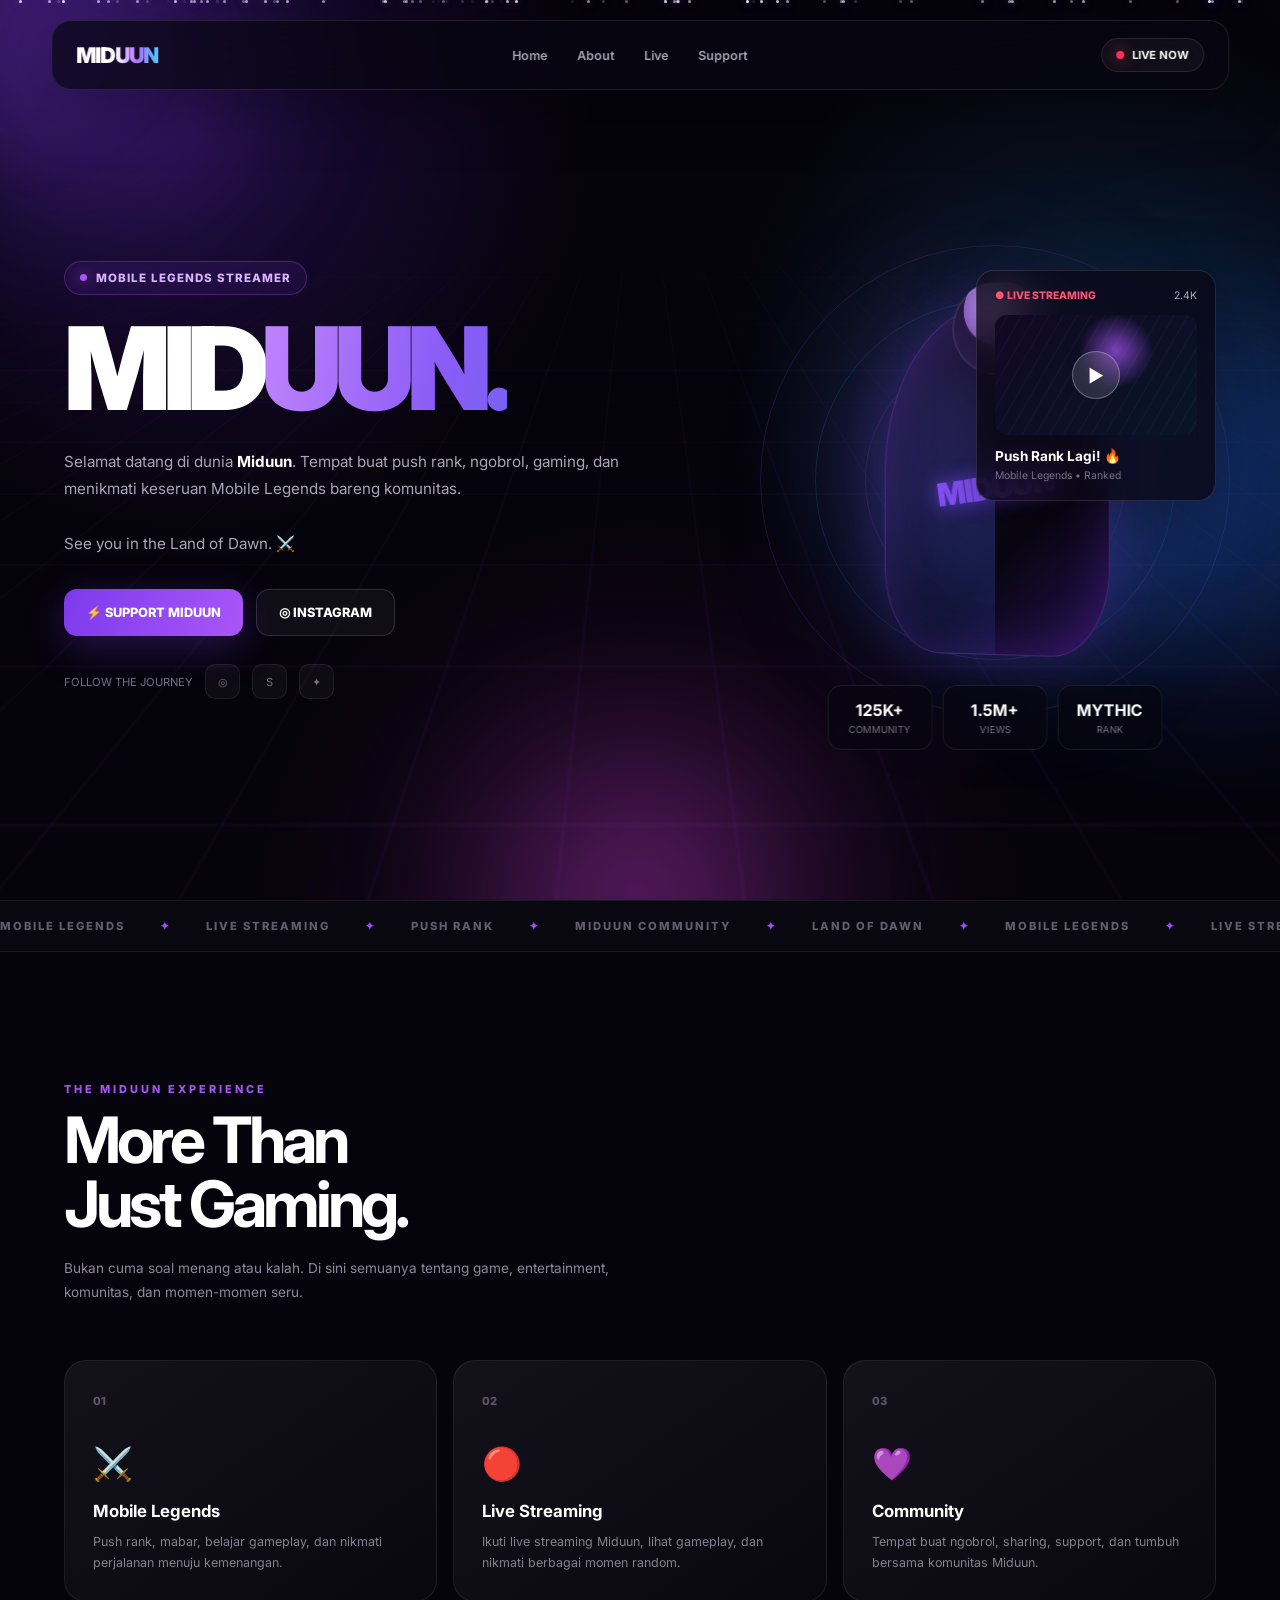
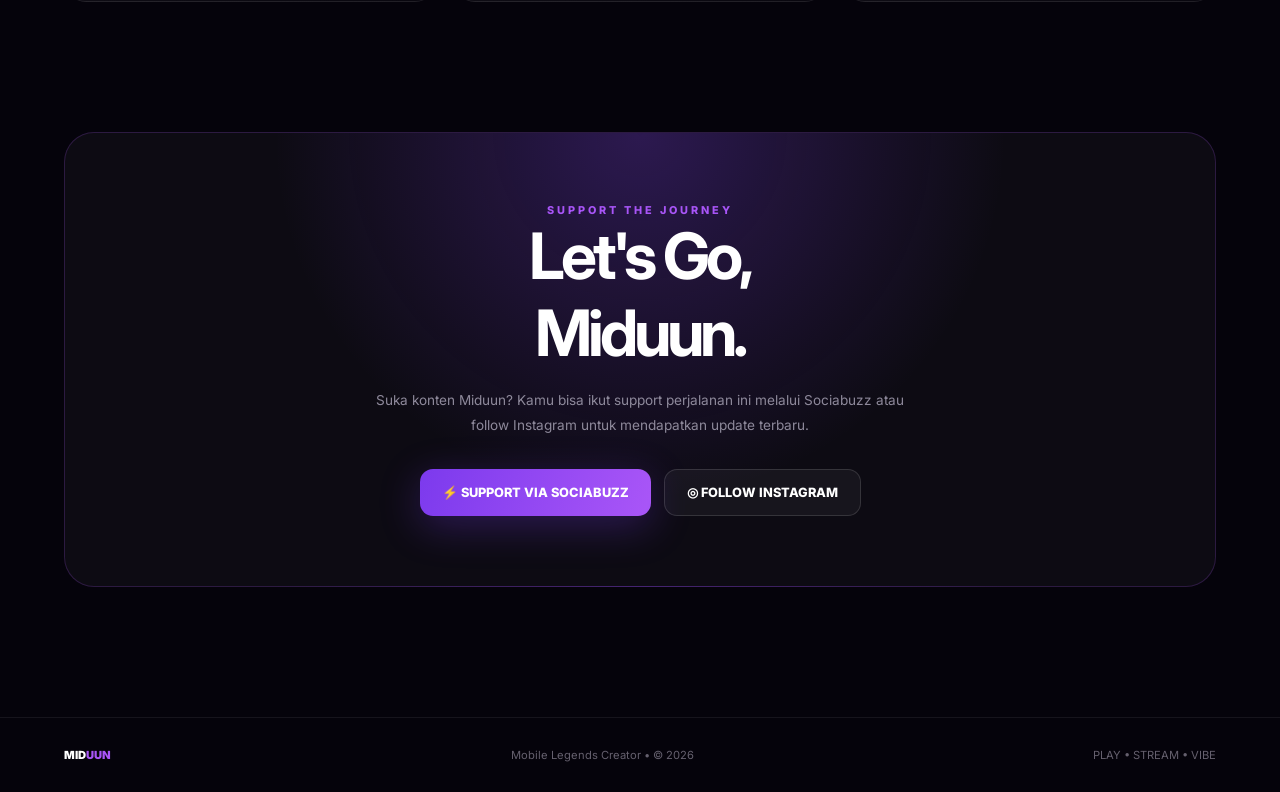
==== commit 5f4603d2: "Update index.html" ====
--- a/index.html
+++ b/index.html
@@ -1822,6 +1822,68 @@
     }
 }
 
+
+/* ================================
+   MIDUUN MOBILE PERFORMANCE
+   Visual tetap dipertahankan.
+   Hanya mengurangi pekerjaan GPU yang
+   paling mahal pada layar kecil.
+================================ */
+@media (max-width: 700px) {
+    /* Particle glow tetap ada, tetapi lebih murah */
+    .particle {
+        box-shadow: 0 0 6px rgba(168,85,247,.75), 0 0 12px rgba(124,58,237,.45);
+    }
+
+    /* Background grid tetap terlihat, tetapi tidak terus bergerak */
+    .background::before {
+        animation-duration: 24s;
+    }
+
+    /* Blur sedikit diperkecil hanya di mobile.
+       Bentuk/glow tetap terlihat. */
+    .orb {
+        filter: blur(70px);
+    }
+
+    .character-glow {
+        filter: blur(60px);
+    }
+
+    /* Kurangi beban area glass yang besar tanpa menghilangkan efek */
+    .navbar {
+        backdrop-filter: blur(14px);
+        -webkit-backdrop-filter: blur(14px);
+    }
+
+    .live-card,
+    .stats,
+    .stat {
+        backdrop-filter: blur(12px);
+        -webkit-backdrop-filter: blur(12px);
+    }
+
+    /* Animasi tetap hidup, tetapi tidak memaksa browser
+       mengoptimalkan terlalu banyak properti */
+    .orb,
+    .character,
+    .ring,
+    .live-card,
+    .stream-preview {
+        will-change: transform;
+    }
+}
+
+@media (max-width: 390px) {
+    .orb {
+        filter: blur(60px);
+    }
+
+    .character-glow {
+        filter: blur(50px);
+    }
+}
+
 </style>
 </head>
 
@@ -2327,7 +2389,8 @@
 const particleContainer =
     document.getElementById("particles");
 
-for(let i = 0; i < 80; i++){
+const particleCount = window.innerWidth <= 700 ? 40 : 80;
+for(let i = 0; i < particleCount; i++){
 
     const particle =
         document.createElement("div");
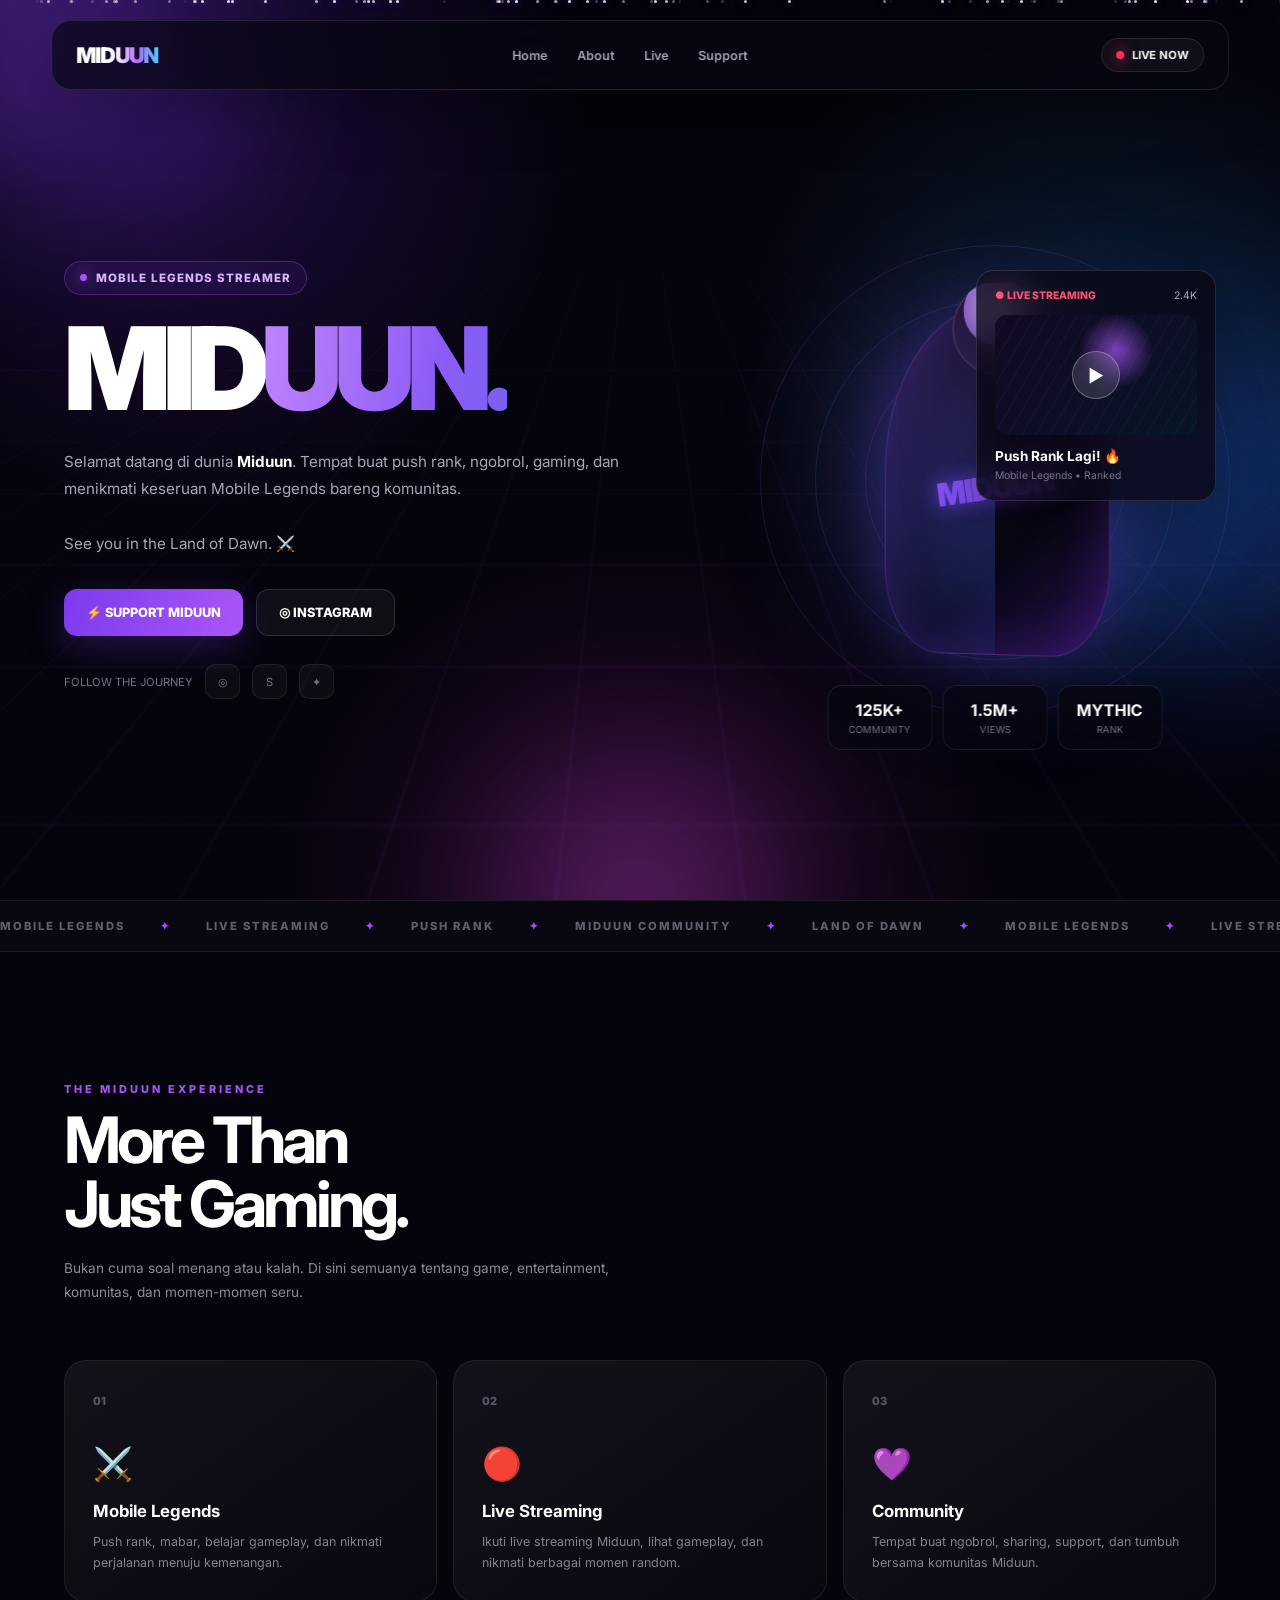
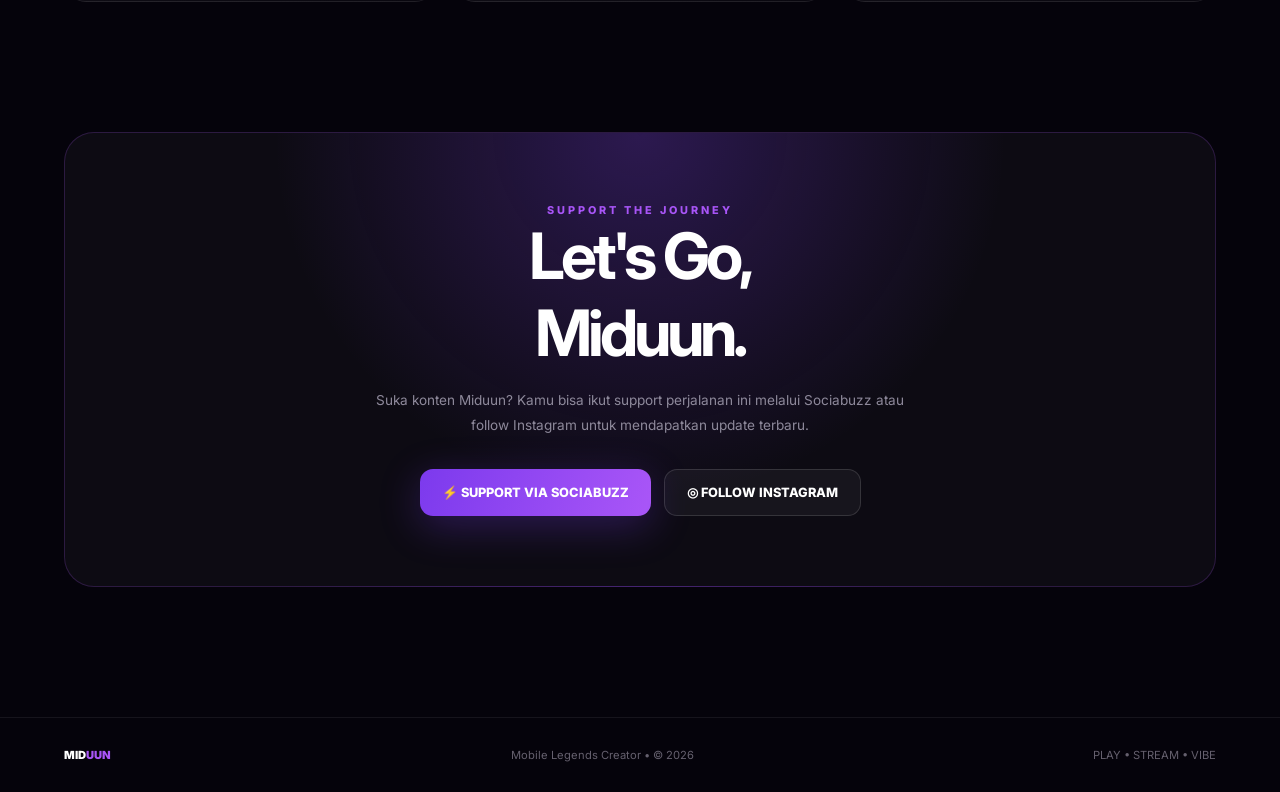
==== commit b59391ad: "Update index.html" ====
--- a/index.html
+++ b/index.html
@@ -1824,63 +1824,81 @@
 
 
 /* ================================
-   MIDUUN MOBILE PERFORMANCE
-   Visual tetap dipertahankan.
-   Hanya mengurangi pekerjaan GPU yang
-   paling mahal pada layar kecil.
+   MIDUUN MOBILE PERFORMANCE V2
+   Visual tetap dipertahankan semaksimal mungkin.
 ================================ */
 @media (max-width: 700px) {
-    /* Particle glow tetap ada, tetapi lebih murah */
     .particle {
-        box-shadow: 0 0 6px rgba(168,85,247,.75), 0 0 12px rgba(124,58,237,.45);
-    }
-
-    /* Background grid tetap terlihat, tetapi tidak terus bergerak */
+        /* Tetap glowing, tetapi tanpa glow berlapis yang mahal */
+        box-shadow: 0 0 5px rgba(168,85,247,.7);
+        animation-duration: 12s;
+    }
+
+    /* Grid tetap terlihat, tetapi gerakannya jauh lebih jarang */
     .background::before {
-        animation-duration: 24s;
-    }
-
-    /* Blur sedikit diperkecil hanya di mobile.
-       Bentuk/glow tetap terlihat. */
+        animation-duration: 30s;
+    }
+
+    /* Glow tetap terlihat, area blur lebih kecil */
     .orb {
-        filter: blur(70px);
+        filter: blur(55px);
+        animation-duration: 14s;
     }
 
     .character-glow {
-        filter: blur(60px);
-    }
-
-    /* Kurangi beban area glass yang besar tanpa menghilangkan efek */
+        filter: blur(45px);
+    }
+
+    /* Glass tetap ada, tetapi mengurangi pekerjaan blur */
     .navbar {
-        backdrop-filter: blur(14px);
-        -webkit-backdrop-filter: blur(14px);
+        backdrop-filter: blur(10px);
+        -webkit-backdrop-filter: blur(10px);
     }
 
     .live-card,
     .stats,
     .stat {
-        backdrop-filter: blur(12px);
-        -webkit-backdrop-filter: blur(12px);
-    }
-
-    /* Animasi tetap hidup, tetapi tidak memaksa browser
-       mengoptimalkan terlalu banyak properti */
+        backdrop-filter: blur(8px);
+        -webkit-backdrop-filter: blur(8px);
+    }
+
+    /* Kurangi repaint akibat efek bayangan yang terlalu luas */
+    .character-body {
+        box-shadow: inset 0 0 25px rgba(255,255,255,.08),
+                    0 0 28px rgba(155,77,255,.22);
+    }
+
+    /* Tetap animasi, tetapi browser lebih mudah memindahkan layer */
     .orb,
     .character,
     .ring,
     .live-card,
-    .stream-preview {
+    .stream-preview,
+    .background::before {
         will-change: transform;
+    }
+
+    /* Jangan lakukan efek 3D/hover pada layar sentuh */
+    .tilt {
+        transform: none !important;
+    }
+
+    /* Konten bawah tidak perlu dirender berat sebelum terlihat */
+    .features,
+    .support,
+    footer {
+        content-visibility: auto;
+        contain-intrinsic-size: 700px;
     }
 }
 
 @media (max-width: 390px) {
     .orb {
-        filter: blur(60px);
+        filter: blur(48px);
     }
 
     .character-glow {
-        filter: blur(50px);
+        filter: blur(38px);
     }
 }
 
@@ -2389,7 +2407,7 @@
 const particleContainer =
     document.getElementById("particles");
 
-const particleCount = window.innerWidth <= 700 ? 40 : 80;
+const particleCount = window.innerWidth <= 700 ? 24 : 80;
 for(let i = 0; i < particleCount; i++){
 
     const particle =
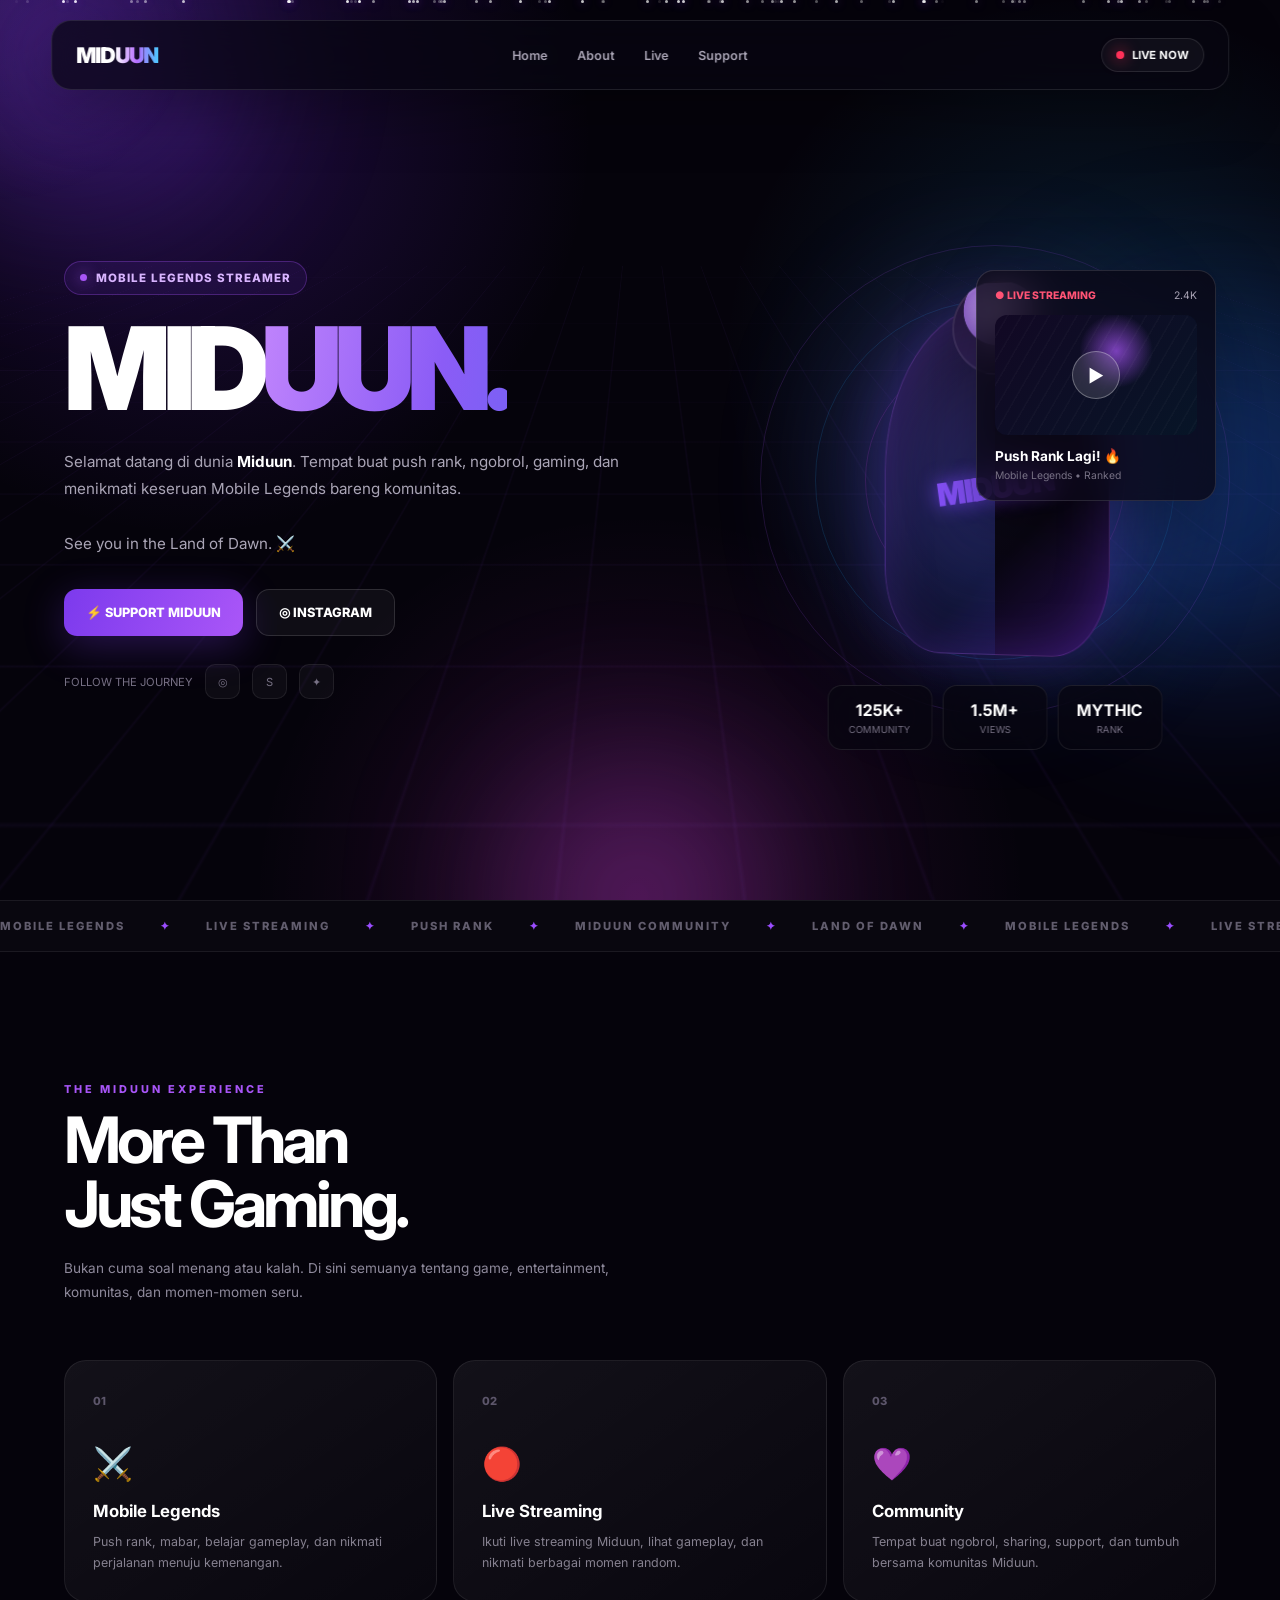
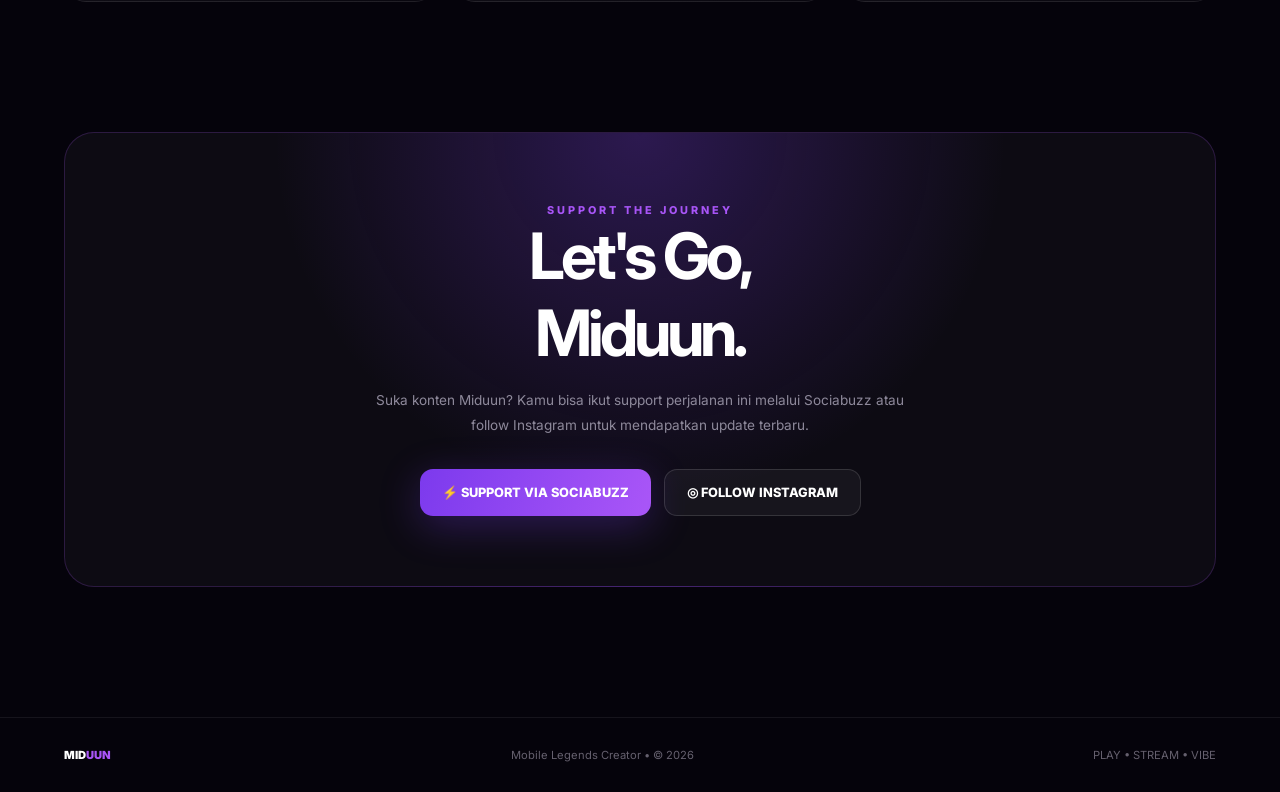
==== commit c9ce7e83: "Update index.html" ====
--- a/index.html
+++ b/index.html
@@ -1902,6 +1902,105 @@
     }
 }
 
+
+/* =========================================
+   MIDUUN ANDROID LIGHT MODE
+   Desktop tidak disentuh.
+   Mobile mempertahankan desain tetapi mengurangi
+   efek yang paling mahal untuk GPU.
+========================================= */
+@media (max-width: 700px) {
+    /* Particle tetap ada, tetapi tidak memakai shadow */
+    .particle {
+        box-shadow: none !important;
+        width: 2px;
+        height: 2px;
+    }
+
+    /* Background grid tetap tampil, namun benar-benar statis */
+    .background::before {
+        animation: none !important;
+        will-change: auto !important;
+    }
+
+    /* Orb tetap tampil sebagai glow, tetapi tidak dianimasikan/blur besar */
+    .orb {
+        animation: none !important;
+        filter: none !important;
+        opacity: .28;
+        will-change: auto !important;
+    }
+
+    /* Gunakan radial-gradient pada elemen glow sebagai pengganti blur mahal */
+    .orb1 {
+        background: radial-gradient(circle, rgba(155,77,255,.55) 0%, rgba(155,77,255,.22) 38%, transparent 72%) !important;
+    }
+
+    .orb2 {
+        background: radial-gradient(circle, rgba(38,183,255,.48) 0%, rgba(38,183,255,.18) 38%, transparent 72%) !important;
+    }
+
+    .orb3 {
+        background: radial-gradient(circle, rgba(255,61,242,.45) 0%, rgba(255,61,242,.16) 38%, transparent 72%) !important;
+    }
+
+    .character-glow {
+        filter: none !important;
+        opacity: .65;
+        background: radial-gradient(circle, rgba(155,77,255,.42) 0%, rgba(109,40,217,.16) 42%, transparent 72%) !important;
+    }
+
+    /* Glass masih translucent, tetapi backdrop blur dimatikan */
+    .navbar,
+    .live-card,
+    .stats,
+    .stat {
+        backdrop-filter: none !important;
+        -webkit-backdrop-filter: none !important;
+        background-color: rgba(10,7,20,.78) !important;
+    }
+
+    /* Hilangkan repaint 3D yang tidak berguna pada touchscreen */
+    .ring {
+        animation-duration: 20s !important;
+        will-change: auto !important;
+    }
+
+    /* Stream preview tetap bergerak, tetapi lebih lambat */
+    .stream-preview {
+        animation-duration: 20s !important;
+        will-change: auto !important;
+    }
+
+    /* Reveal tetap digunakan, tapi setelah muncul tidak perlu layer khusus */
+    .reveal {
+        will-change: auto !important;
+    }
+
+    /* Jangan render efek hover/3D pada touchscreen */
+    .tilt {
+        transform-style: flat !important;
+    }
+
+    /* Bagian bawah halaman tetap bisa muncul normal ketika discroll */
+    .features,
+    .support,
+    footer {
+        content-visibility: auto;
+        contain-intrinsic-size: 600px;
+    }
+}
+
+@media (max-width: 390px) {
+    .orb {
+        opacity: .24;
+    }
+
+    .ring {
+        animation: none !important;
+    }
+}
+
 </style>
 </head>
 
@@ -2407,7 +2506,7 @@
 const particleContainer =
     document.getElementById("particles");
 
-const particleCount = window.innerWidth <= 700 ? 24 : 80;
+const particleCount = window.innerWidth <= 700 ? 12 : 80;
 for(let i = 0; i < particleCount; i++){
 
     const particle =
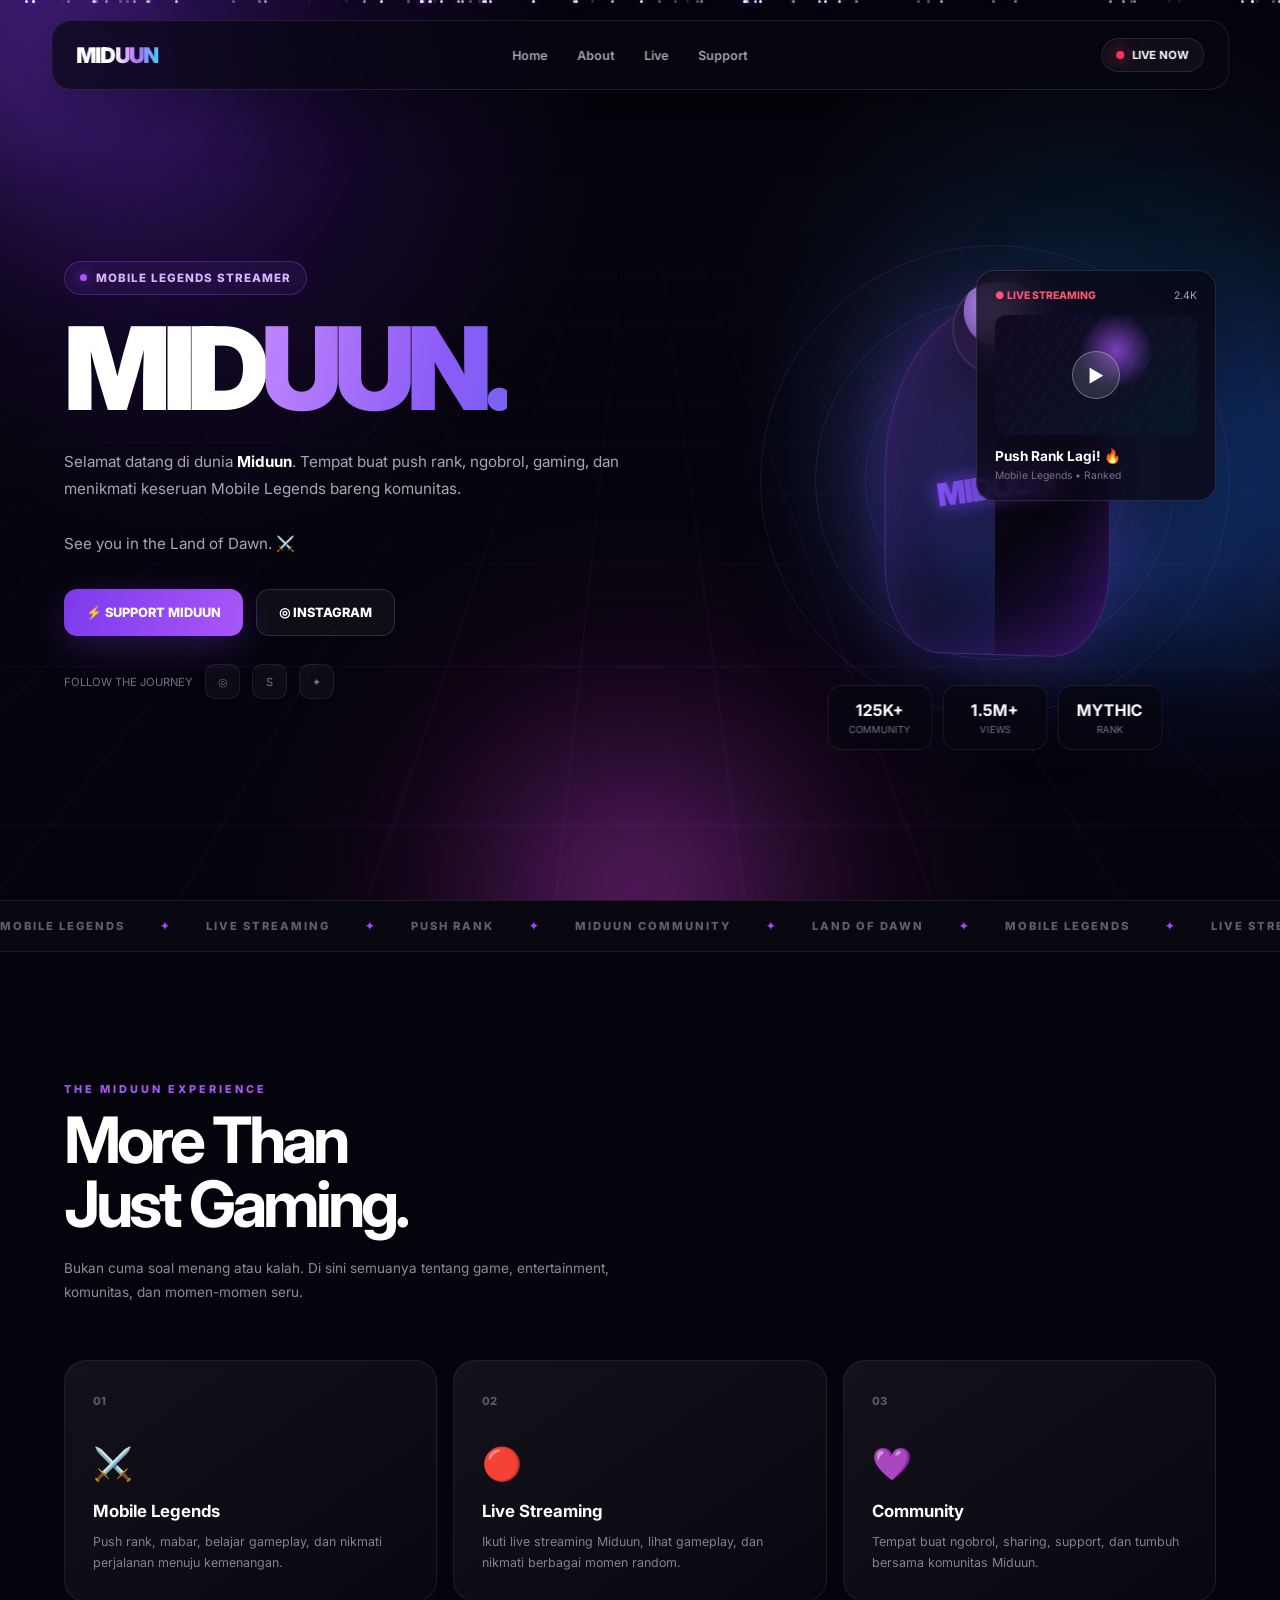
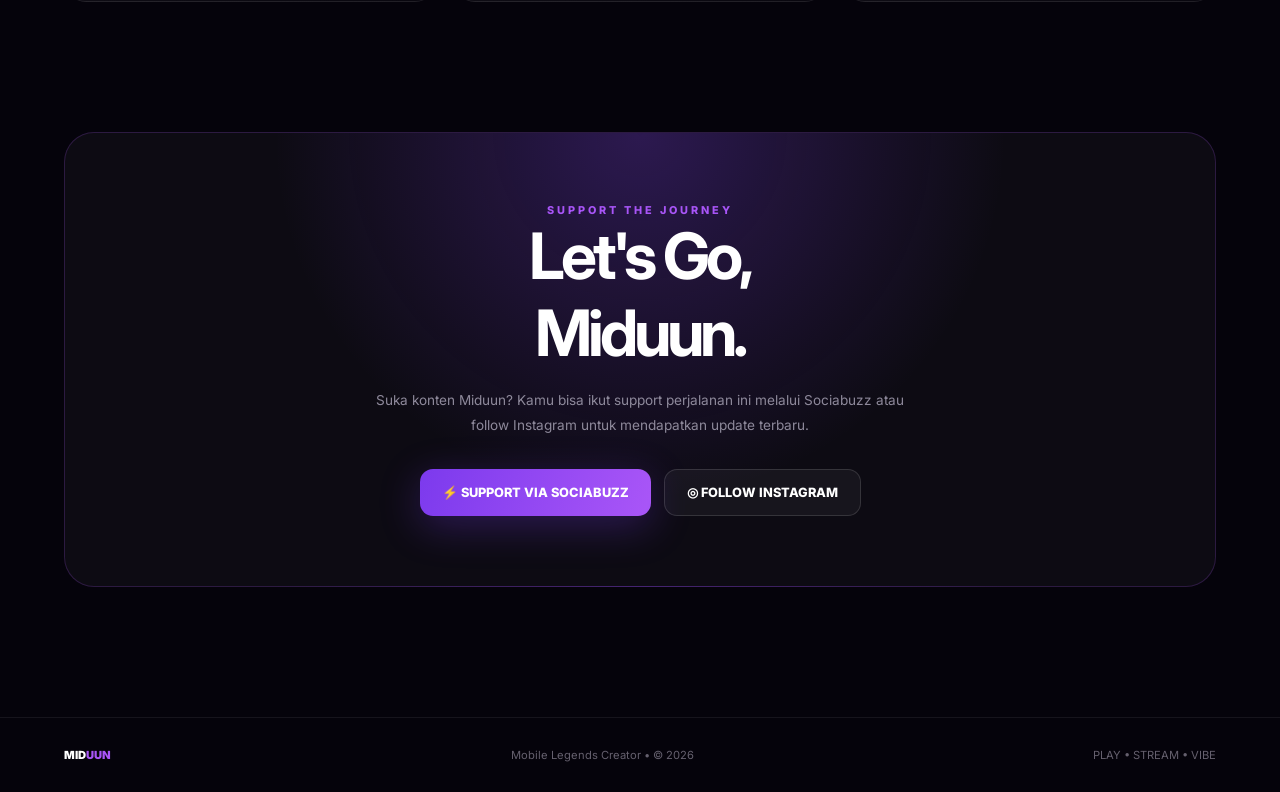
==== commit bc516b8e: "Update index.html" ====
--- a/index.html
+++ b/index.html
@@ -2112,7 +2112,7 @@
 
 
                 <a
-                    href="https://www.instagram.com/midun_real?utm_source=ig_web_button_share_sheet&stkn=ZDNlZDc0MzIxNw=="
+                    href="topup.html"
                     target="_blank"
                     rel="noopener noreferrer"
                     class="btn btn-secondary"
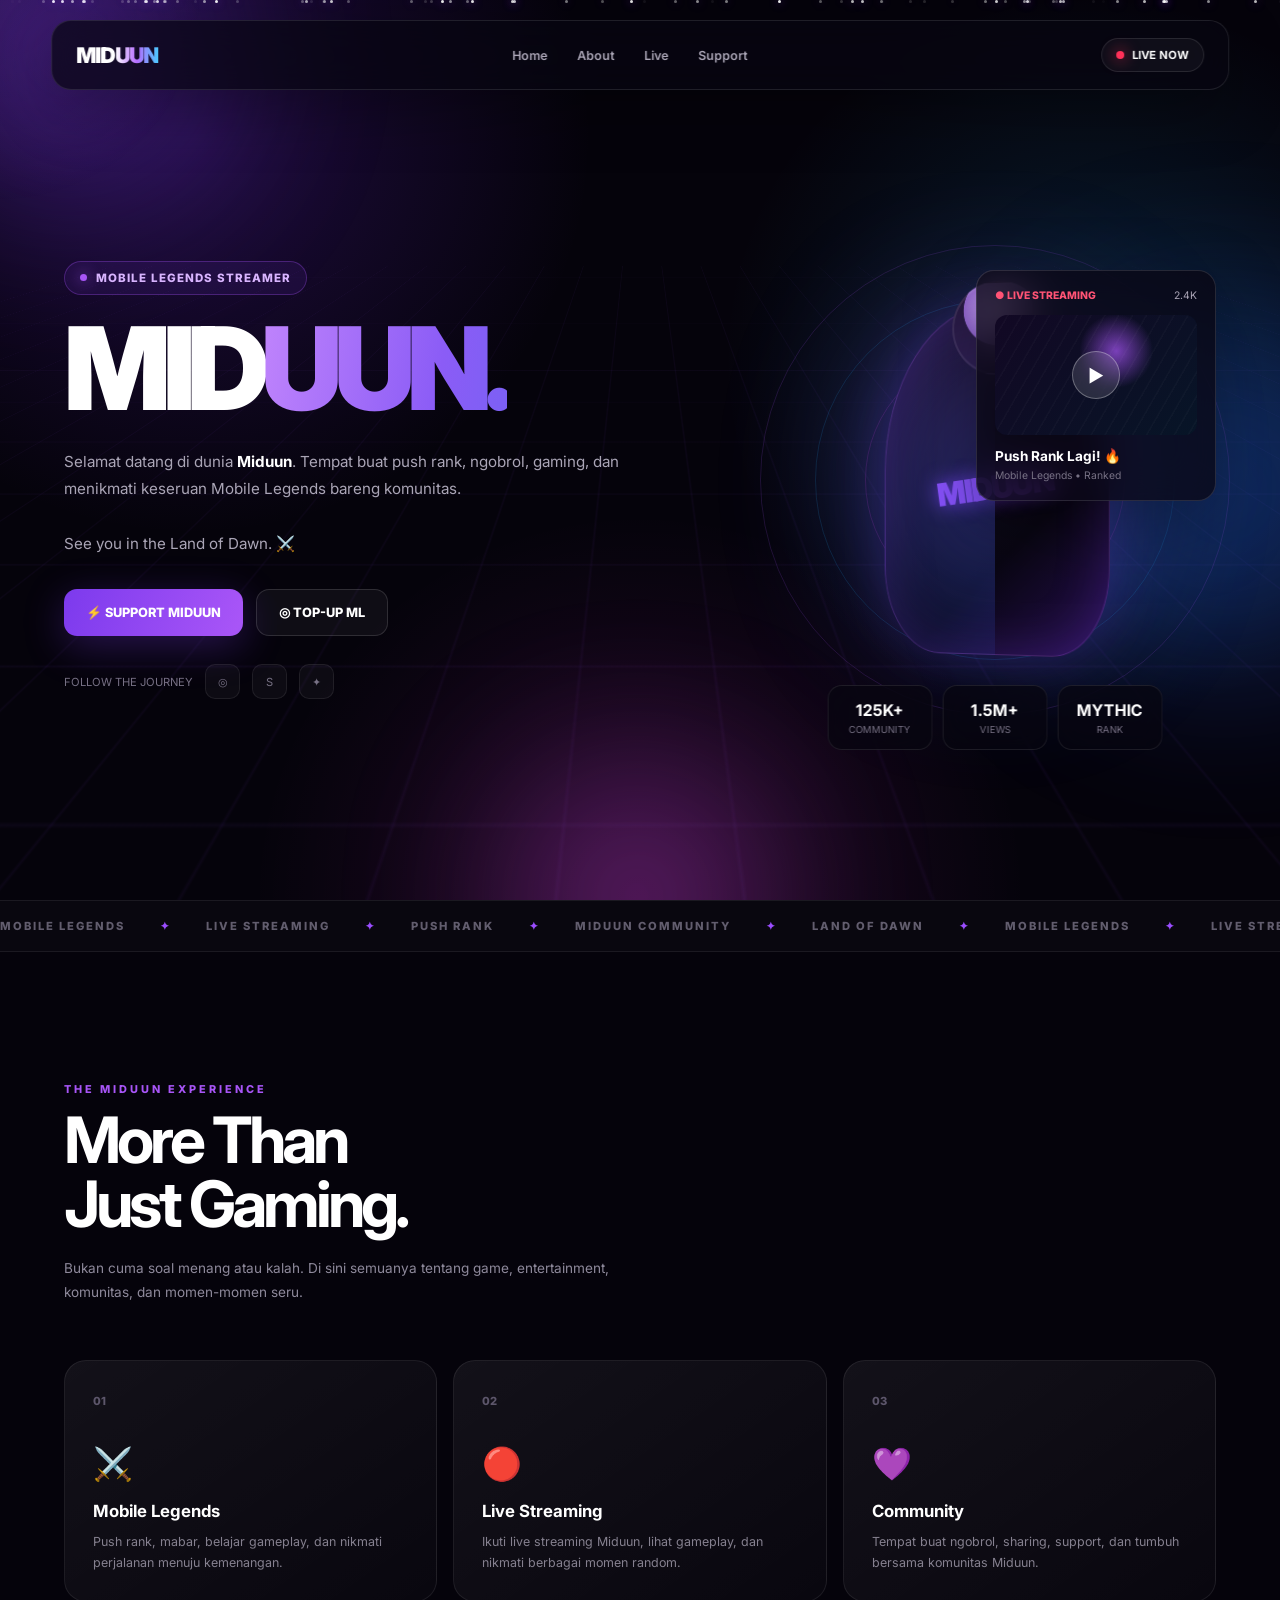
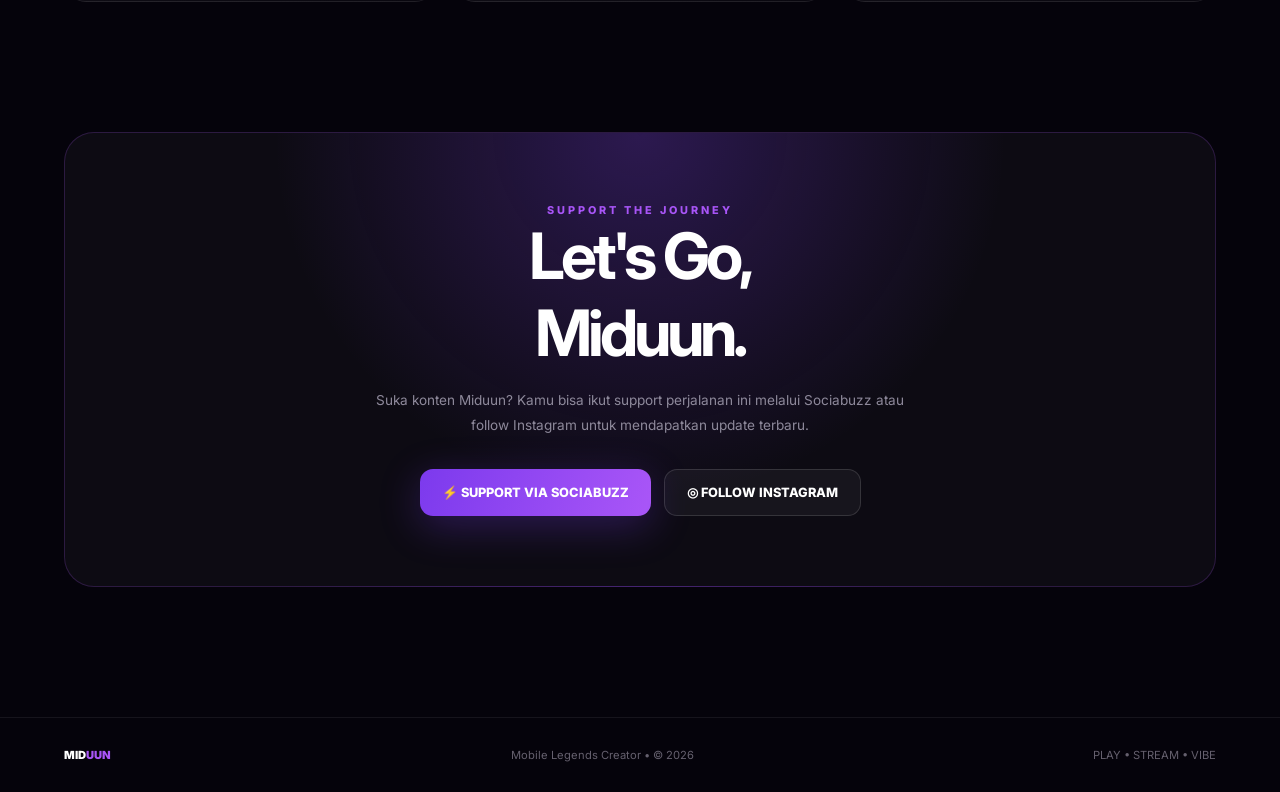
==== commit aa82cedc: "Update index.html" ====
--- a/index.html
+++ b/index.html
@@ -2118,7 +2118,7 @@
                     class="btn btn-secondary"
                 >
 
-                    ◎ INSTAGRAM
+                    ◎ TOP-UP ML
 
                 </a>
 
